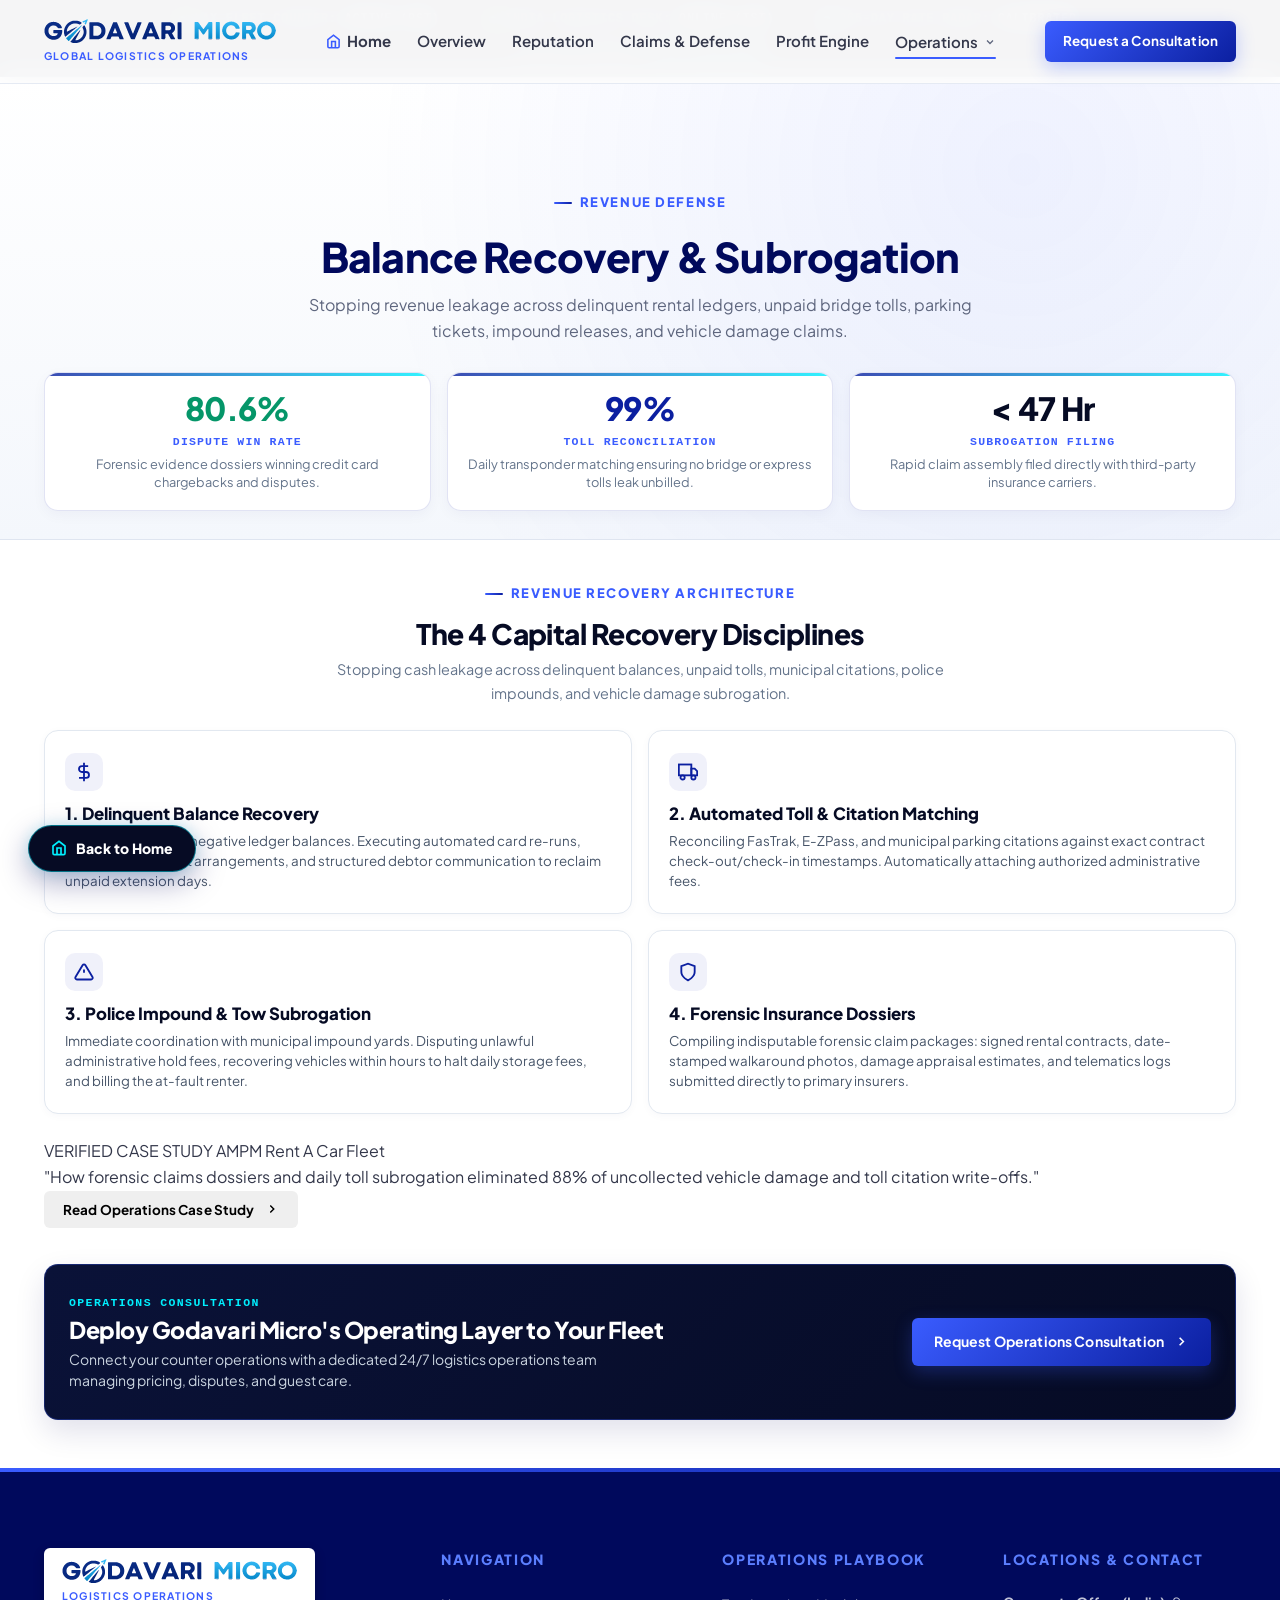
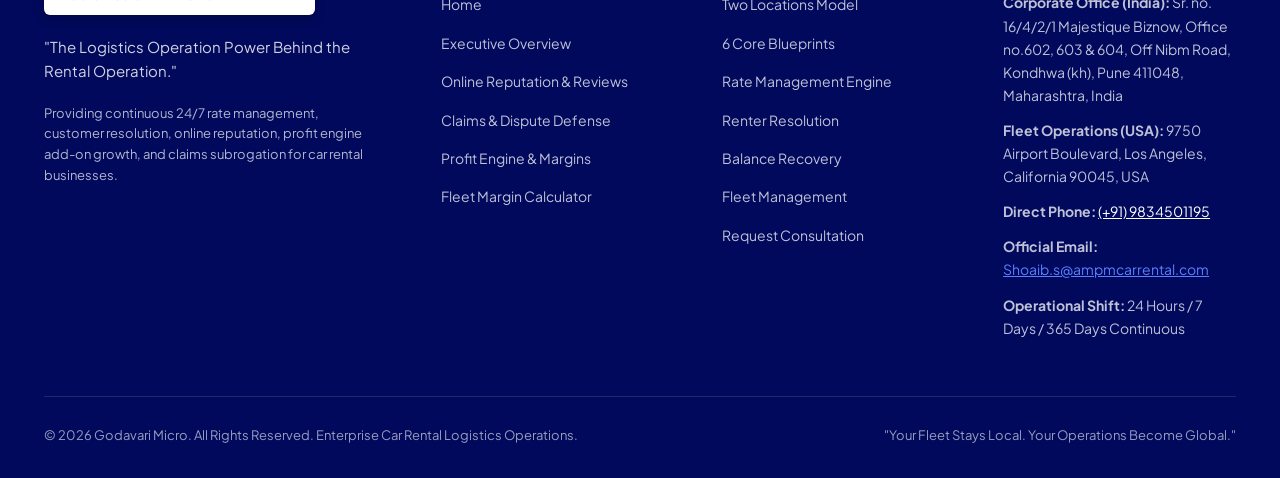
==== balance-recovery.html @ d47a6dde "Initial commit: Godavari Micro logistics operations web application" ====
<!DOCTYPE html>
<html lang="en">
<head>
  <meta charset="UTF-8">
  <meta name="viewport" content="width=device-width, initial-scale=1.0">
  <meta http-equiv="X-UA-Compatible" content="ie=edge">
  
  <title>Balance Recovery &amp; Subrogation &mdash; Godavari Micro</title>
  <meta name="description" content="Recovering unpaid rental balances, automated toll matching, municipal citation recovery, and forensic insurance subrogation.">
  <meta name="keywords" content="Godavari Micro, car rental logistics operation, car rental operations, fleet management support, OTA rate management, car rental claims, chargeback recovery">
  <meta name="author" content="Godavari Micro">
  
  <!-- Open Graph / Meta -->
  <meta property="og:type" content="website">
  <meta property="og:title" content="Balance Recovery &amp; Subrogation &mdash; Godavari Micro">
  <meta property="og:description" content="Recovering unpaid rental balances, automated toll matching, municipal citation recovery, and forensic insurance subrogation.">
  <meta property="og:image" content="assets/godavari-micro-logo-gm-monogram.png">
  <meta name="twitter:card" content="summary_large_image">
  <meta name="twitter:title" content="Balance Recovery &amp; Subrogation — Godavari Micro">
  <meta name="twitter:description" content="Recovering unpaid rental balances, automated toll matching, municipal citation recovery, and forensic insurance subrogation.">
  <meta name="twitter:image" content="assets/godavari-micro-logo-gm-monogram.png">

  <!-- Favicons -->
  <link rel="icon" type="image/png" sizes="32x32" href="assets/favicon-32x32.png">
  <link rel="icon" type="image/png" sizes="64x64" href="assets/favicon-64x64.png">
  <link rel="icon" type="image/png" sizes="192x192" href="assets/favicon-192x192.png">
  <link rel="apple-touch-icon" href="assets/favicon-192x192.png">

  <!-- Typography: Plus Jakarta Sans -->
  <link rel="preconnect" href="https://fonts.googleapis.com">
  <link rel="preconnect" href="https://fonts.gstatic.com" crossorigin>
  <link href="https://fonts.googleapis.com/css2?family=Plus+Jakarta+Sans:ital,wght@0,400;0,500;0,600;0,700;0,800;0,900;1,700&display=swap" rel="stylesheet">

  <!-- Stylesheet -->
  <link rel="stylesheet" href="css/styles.css">
</head>
<body>

  <!-- Live Operations Telemetry Status Bar -->
  <div class="telemetry-statusbar">
    <div class="container telemetry-statusbar-inner">
      <div class="telemetry-item">
        <span class="pulse-dot" style="background:#00E676; box-shadow:0 0 8px #00E676;"></span>
        <span class="telemetry-label">LAX FLEET COUNTER:</span>
        <span class="telemetry-value">ACTIVE (PST)</span>
      </div>
      <div class="telemetry-divider"></div>
      <div class="telemetry-item">
        <span class="pulse-dot" style="background:#00E676; box-shadow:0 0 8px #00E676;"></span>
        <span class="telemetry-label">INDIA LOGISTICS DESK:</span>
        <span class="telemetry-value">ONLINE (IST)</span>
      </div>
      <div class="telemetry-divider"></div>
      <div class="telemetry-item">
        <span class="pulse-dot sync"></span>
        <span class="telemetry-label">365-DAY RATE RADAR:</span>
        <span class="telemetry-value">CALIBRATED</span>
      </div>
      <div class="telemetry-divider"></div>
      <div class="telemetry-item">
        <span class="telemetry-label">DISPUTE DEFENSE:</span>
        <span class="telemetry-value highlight">80.6% WIN RATE</span>
      </div>
    </div>
  </div>

  <!-- Site Header / Navigation -->
  <header class="site-header" id="header">
    <div class="container header-container">
      <a href="index.html" class="brand-lockup" aria-label="Godavari Micro Homepage">
        <div class="brand-text-block">
          <picture>
            <source srcset="assets/godavari-micro-wordmark.svg" type="image/svg+xml">
            <img src="assets/godavari-micro-wordmark@2x.png" alt="GODAVARI MICRO" class="nav-brand-wordmark" width="409" height="44">
          </picture>
          <span class="brand-descriptor">Global Logistics Operations</span>
        </div>
      </a>

      <nav class="main-nav" aria-label="Main Navigation">
        <a href="index.html" class="nav-link nav-link-home"><svg width="15" height="15" viewBox="0 0 24 24" fill="none" stroke="currentColor" stroke-width="2.5"><path d="M3 9l9-7 9 7v11a2 2 0 0 1-2 2H5a2 2 0 0 1-2-2z"></path><polyline points="9 22 9 12 15 12 15 22"></polyline></svg> Home</a>
        <a href="overview.html" class="nav-link">Overview</a>
        <a href="reputation.html" class="nav-link">Reputation</a>
        <a href="claims-defense.html" class="nav-link">Claims &amp; Defense</a>
        <a href="profit-engine.html" class="nav-link">Profit Engine</a>
        
          <div class="nav-dropdown">
            <button type="button" class="nav-link nav-dropdown-toggle active" aria-expanded="false" aria-haspopup="true">
              <span>Operations</span>
              <svg class="dropdown-chevron" width="12" height="12" viewBox="0 0 24 24" fill="none" stroke="currentColor" stroke-width="2.5">
                <polyline points="6 9 12 15 18 9"></polyline>
              </svg>
            </button>
            <div class="nav-dropdown-menu" role="menu">
              <a href="operations.html" class="dropdown-item" role="menuitem">
                <div class="dropdown-item-icon">
                  <svg width="18" height="18" viewBox="0 0 24 24" fill="none" stroke="currentColor" stroke-width="2.2"><circle cx="12" cy="12" r="10"></circle><line x1="2" y1="12" x2="22" y2="12"></line><path d="M12 2a15.3 15.3 0 0 1 4 10 15.3 15.3 0 0 1-4 10 15.3 15.3 0 0 1-4-10 15.3 15.3 0 0 1 4-10z"></path></svg>
                </div>
                <div class="dropdown-item-text">
                  <span class="dropdown-item-title">Two Locations Model</span>
                  <span class="dropdown-item-desc">India logistics operation + Los Angeles physical counter</span>
                </div>
              </a>
              <a href="blueprints.html" class="dropdown-item" role="menuitem">
                <div class="dropdown-item-icon">
                  <svg width="18" height="18" viewBox="0 0 24 24" fill="none" stroke="currentColor" stroke-width="2.2"><rect x="2" y="7" width="20" height="14" rx="2" ry="2"></rect><path d="M16 21V5a2 2 0 0 0-2-2h-4a2 2 0 0 0-2 2v16"></path></svg>
                </div>
                <div class="dropdown-item-text">
                  <span class="dropdown-item-title">6 Core Blueprints</span>
                  <span class="dropdown-item-desc">Dynamic rates, guest resolution &amp; fleet readiness</span>
                </div>
              </a>
              <a href="rate-management.html" class="dropdown-item" role="menuitem">
                <div class="dropdown-item-icon">
                  <svg width="18" height="18" viewBox="0 0 24 24" fill="none" stroke="currentColor" stroke-width="2.2"><polyline points="22 12 18 12 15 21 9 3 6 12 2 12"></polyline></svg>
                </div>
                <div class="dropdown-item-text">
                  <span class="dropdown-item-title">Rate Management Engine</span>
                  <span class="dropdown-item-desc">24/7 competitive shopping, publishing &amp; yield</span>
                </div>
              </a>
              <a href="renter-resolution.html" class="dropdown-item" role="menuitem">
                <div class="dropdown-item-icon">
                  <svg width="18" height="18" viewBox="0 0 24 24" fill="none" stroke="currentColor" stroke-width="2.2"><path d="M22 16.92v3a2 2 0 0 1-2.18 2 19.79 19.79 0 0 1-8.63-3.07 19.5 19.5 0 0 1-6-6 19.79 19.79 0 0 1-3.07-8.67A2 2 0 0 1 4.11 2h3a2 2 0 0 1 2 1.72 12.84 12.84 0 0 0 .7 2.81 2 2 0 0 1-.45 2.11L8.09 9.91a16 16 0 0 0 6 6l1.27-1.27a2 2 0 0 1 2.11-.45 12.84 12.84 0 0 0 2.81.7A2 2 0 0 1 22 16.92z"></path></svg>
                </div>
                <div class="dropdown-item-text">
                  <span class="dropdown-item-title">Renter Resolution Lifecycle</span>
                  <span class="dropdown-item-desc">Instant phone, OTA message &amp; counter escalation</span>
                </div>
              </a>
              <a href="balance-recovery.html" class="dropdown-item active" role="menuitem">
                <div class="dropdown-item-icon">
                  <svg width="18" height="18" viewBox="0 0 24 24" fill="none" stroke="currentColor" stroke-width="2.2"><path d="M12 22s8-4 8-10V5l-8-3-8 3v7c0 6 8 10 8 10z"></path></svg>
                </div>
                <div class="dropdown-item-text">
                  <span class="dropdown-item-title">Balance Recovery &amp; Subrogation</span>
                  <span class="dropdown-item-desc">Unpaid rentals, tolls, impounds &amp; claim recovery</span>
                </div>
              </a>
              <a href="fleet-management.html" class="dropdown-item" role="menuitem">
                <div class="dropdown-item-icon">
                  <svg width="18" height="18" viewBox="0 0 24 24" fill="none" stroke="currentColor" stroke-width="2.2"><circle cx="12" cy="12" r="10"></circle><polyline points="12 6 12 12 14 14"></polyline></svg>
                </div>
                <div class="dropdown-item-text">
                  <span class="dropdown-item-title">Fleet Management</span>
                  <span class="dropdown-item-desc">Availability, parity, turnaround &amp; inventory balance</span>
                </div>
              </a>
            </div>
          </div>
      </nav>

      <div class="header-cta-wrap">
        <a href="index.html#contact" class="btn btn-primary btn-sm header-consult-btn">
          <span class="cta-desktop">Request a Consultation</span>
          <span class="cta-mobile">Consult</span>
        </a>
        <button class="mobile-toggle" aria-label="Open Navigation Menu">
          <svg viewBox="0 0 24 24" fill="none" stroke="currentColor" stroke-width="2.2" stroke-linecap="round">
            <line x1="3" y1="6" x2="21" y2="6"></line>
            <line x1="3" y1="12" x2="21" y2="12"></line>
            <line x1="3" y1="18" x2="21" y2="18"></line>
          </svg>
        </button>
      </div>
    </div>
  </header>

  <!-- Mobile Drawer -->
  <div class="mobile-overlay" aria-hidden="true"></div>
  <aside class="mobile-drawer" id="mobileDrawer" aria-label="Mobile Navigation">
    <div class="drawer-header">
      <a href="index.html" class="drawer-logo" aria-label="Godavari Micro Homepage">
        <picture>
          <source srcset="assets/godavari-micro-wordmark.svg" type="image/svg+xml">
          <img src="assets/godavari-micro-wordmark.png" alt="Godavari Micro" width="168" height="22">
        </picture>
      </a>
      <button class="drawer-close" aria-label="Close Navigation">&times;</button>
    </div>

    <div class="drawer-body">
      <nav class="drawer-nav">
        <a href="index.html" class="drawer-link">Home</a>
        <a href="overview.html" class="drawer-link">Executive Overview</a>
        <a href="reputation.html" class="drawer-link">Online Reputation &amp; Reviews</a>
        <a href="claims-defense.html" class="drawer-link">Claims &amp; Dispute Defense</a>
        <a href="profit-engine.html" class="drawer-link">Profit Engine &amp; Margins</a>
        <a href="profit-engine.html#roi-calculator" class="drawer-link drawer-link-highlight">
          <svg width="16" height="16" viewBox="0 0 24 24" fill="none" stroke="currentColor" stroke-width="2"><rect x="4" y="2" width="16" height="20" rx="2"></rect><line x1="8" y1="6" x2="16" y2="6"></line><line x1="16" y1="14" x2="16" y2="18"></line><path d="M16 10h.01"></path><path d="M12 10h.01"></path><path d="M8 10h.01"></path><path d="M12 14h.01"></path><path d="M8 14h.01"></path><path d="M12 18h.01"></path><path d="M8 18h.01"></path></svg>
          <span>Fleet Margin Calculator</span>
          <span class="drawer-badge">TOOL</span>
        </a>

        <div style="margin-top:12px; padding-top:12px; border-top:1px solid #eef2f8;">
          <span style="font-size:0.75rem; font-weight:800; color:var(--color-highlight); text-transform:uppercase; letter-spacing:0.1em; display:block; margin-bottom:8px;">Operations Blueprints</span>
          <a href="operations.html" class="drawer-link" style="padding-left:10px;">• Two Locations Model</a>
          <a href="blueprints.html" class="drawer-link" style="padding-left:10px;">• 6 Core Blueprints</a>
          <a href="rate-management.html" class="drawer-link" style="padding-left:10px;">• Rate Management Engine</a>
          <a href="renter-resolution.html" class="drawer-link" style="padding-left:10px;">• Renter Resolution Lifecycle</a>
          <a href="balance-recovery.html" class="drawer-link active" style="padding-left:10px;">• Balance Recovery &amp; Subrogation</a>
          <a href="fleet-management.html" class="drawer-link" style="padding-left:10px;">• Fleet Management</a>
        </div>

        <a href="index.html#contact" class="drawer-link" style="color:var(--color-highlight); margin-top:8px;">Contact &amp; Consultation</a>
      </nav>
    </div>

    <div class="drawer-footer">
      <a href="index.html#contact" class="btn btn-primary drawer-cta-btn">Request a Consultation →</a>
      <div class="drawer-contact-info">
        <a href="tel:+919834501195">📞 (+91) 9834501195</a>
        <a href="mailto:Shoaib.s@ampmcarrental.com">✉️ Shoaib.s@ampmcarrental.com</a>
      </div>
    </div>
  </aside>

  <main>
    <!-- SCROLL 1: HERO & 3 PERFORMANCE METRICS -->
    <section class="subpage-compact-hero" style="padding-bottom: 28px;">
      <div class="container text-center">
        <div class="section-eyebrow center-block">Revenue Defense</div>
        <h1 class="page-hero-title">Balance Recovery &amp; Subrogation</h1>
        <p class="page-hero-subtitle center-block" style="margin-bottom: 28px;">
          Stopping revenue leakage across delinquent rental ledgers, unpaid bridge tolls, parking tickets, impound releases, and vehicle damage claims.
        </p>

                <div class="subpage-metrics-grid cols-3">
          <div class="subpage-metric-card">
            <div class="subpage-metric-num highlight-green"><span data-count-target="80.6">80.6</span>%</div>
            <div class="subpage-metric-title">DISPUTE WIN RATE</div>
            <p class="subpage-metric-desc">Forensic evidence dossiers winning credit card chargebacks and disputes.</p>
          </div>
          <div class="subpage-metric-card">
            <div class="subpage-metric-num highlight-cyan"><span data-count-target="100">100</span>%</div>
            <div class="subpage-metric-title">TOLL RECONCILIATION</div>
            <p class="subpage-metric-desc">Daily transponder matching ensuring no bridge or express tolls leak unbilled.</p>
          </div>
          <div class="subpage-metric-card">
            <div class="subpage-metric-num">&lt; <span data-count-target="48">48</span> Hr</div>
            <div class="subpage-metric-title">SUBROGATION FILING</div>
            <p class="subpage-metric-desc">Rapid claim assembly filed directly with third-party insurance carriers.</p>
          </div>
        </div>
      </div>
    </section>

    <!-- SCROLL 2: CORE CONTENT & BOTTOM CTA -->
    <section class="subpage-section-compact">
      <div class="container">
                <div class="text-center" style="margin-bottom: 24px;">
          <div class="section-eyebrow center-block">Revenue Recovery Architecture</div>
          <h2 style="font-size: clamp(1.4rem, 2.2vw, 1.85rem); font-weight: 800; color: #060B24; margin-bottom: 8px;">The 4 Capital Recovery Disciplines</h2>
          <p style="color: #64748B; font-size: 0.9rem; max-width: 660px; margin: 0 auto;">Stopping cash leakage across delinquent balances, unpaid tolls, municipal citations, police impounds, and vehicle damage subrogation.</p>
        </div>

        <div class="subpage-cards-grid cols-2" style="margin-bottom: 24px;">
          <div class="subpage-feature-card">
            <div class="subpage-card-icon">
              <svg width="20" height="20" viewBox="0 0 24 24" fill="none" stroke="currentColor" stroke-width="2.2"><path d="M12 1v22M17 5H9.5a3.5 3.5 0 0 0 0 7h5a3.5 3.5 0 0 1 0 7H6"></path></svg>
            </div>
            <div class="subpage-card-title">1. Delinquent Balance Recovery</div>
            <p class="subpage-card-text">Systematic audit of negative ledger balances. Executing automated card re-runs, scheduled payment arrangements, and structured debtor communication to reclaim unpaid extension days.</p>
          </div>

          <div class="subpage-feature-card">
            <div class="subpage-card-icon">
              <svg width="20" height="20" viewBox="0 0 24 24" fill="none" stroke="currentColor" stroke-width="2.2"><rect x="1" y="3" width="15" height="13"></rect><polygon points="16 8 20 8 23 11 23 16 16 16 16 8"></polygon><circle cx="5.5" cy="18.5" r="2.5"></circle><circle cx="18.5" cy="18.5" r="2.5"></circle></svg>
            </div>
            <div class="subpage-card-title">2. Automated Toll &amp; Citation Matching</div>
            <p class="subpage-card-text">Reconciling FasTrak, E-ZPass, and municipal parking citations against exact contract check-out/check-in timestamps. Automatically attaching authorized administrative fees.</p>
          </div>

          <div class="subpage-feature-card">
            <div class="subpage-card-icon">
              <svg width="20" height="20" viewBox="0 0 24 24" fill="none" stroke="currentColor" stroke-width="2.2"><path d="M10.29 3.86L1.82 18a2 2 0 0 0 1.71 3h16.94a2 2 0 0 0 1.71-3L13.71 3.86a2 2 0 0 0-3.42 0z"></path><line x1="12" y1="9" x2="12" y2="13"></line><line x1="12" y1="17" x2="12.01" y2="17"></line></svg>
            </div>
            <div class="subpage-card-title">3. Police Impound &amp; Tow Subrogation</div>
            <p class="subpage-card-text">Immediate coordination with municipal impound yards. Disputing unlawful administrative hold fees, recovering vehicles within hours to halt daily storage fees, and billing the at-fault renter.</p>
          </div>

          <div class="subpage-feature-card">
            <div class="subpage-card-icon">
              <svg width="20" height="20" viewBox="0 0 24 24" fill="none" stroke="currentColor" stroke-width="2.2"><path d="M12 22s8-4 8-10V5l-8-3-8 3v7c0 6 8 10 8 10z"></path></svg>
            </div>
            <div class="subpage-card-title">4. Forensic Insurance Dossiers</div>
            <p class="subpage-card-text">Compiling indisputable forensic claim packages: signed rental contracts, date-stamped walkaround photos, damage appraisal estimates, and telematics logs submitted directly to primary insurers.</p>
          </div>
        </div>

        <!-- Case Study Trigger Card -->
        <div class="subpage-case-study-trigger">
          <div class="trigger-meta">
            <span class="trigger-badge">VERIFIED CASE STUDY</span>
            <span class="trigger-client">AMPM Rent A Car Fleet</span>
          </div>
          <div class="trigger-headline">
            "How forensic claims dossiers and daily toll subrogation eliminated 88% of uncollected vehicle damage and toll citation write-offs."
          </div>
          <button type="button" class="btn btn-sm btn-outline open-case-study-btn" data-client="ampm">
            <span>Read Operations Case Study</span>
            <svg width="14" height="14" viewBox="0 0 24 24" fill="none" stroke="currentColor" stroke-width="2.5"><polyline points="9 18 15 12 9 6"></polyline></svg>
          </button>
        </div>

        <!-- Compact Bottom CTA Banner -->
        <div class="subpage-compact-cta" style="margin-top: 36px;">
          <div class="subpage-compact-cta-text">
            <div style="font-family: var(--font-mono, monospace); font-size: 0.72rem; font-weight: 800; letter-spacing: 0.12em; color: #00F0FF; text-transform: uppercase; margin-bottom: 4px;">OPERATIONS CONSULTATION</div>
            <h3>Deploy Godavari Micro's Operating Layer to Your Fleet</h3>
            <p>Connect your counter operations with a dedicated 24/7 logistics operations team managing pricing, disputes, and guest care.</p>
          </div>
          <a href="index.html#contact" class="btn btn-primary" style="white-space:nowrap; padding:12px 22px; font-size:0.875rem;">
            <span>Request Operations Consultation</span>
            <svg width="15" height="15" viewBox="0 0 24 24" fill="none" stroke="currentColor" stroke-width="2.5"><polyline points="9 18 15 12 9 6"></polyline></svg>
          </a>
        </div>
      </div>
    </section>
  </main>

  <!-- Interactive Client Case Study Modal (Percentages Only, Zero Dollar Amounts) -->
  <div class="case-study-modal-overlay" id="caseStudyModalOverlay" role="dialog" aria-modal="true" aria-labelledby="caseStudyModalTitle" aria-hidden="true">
    <div class="case-study-modal-dialog">
      <button class="case-study-modal-close" id="caseStudyModalClose" aria-label="Close Case Study">&times;</button>
      
      <div class="case-study-client-tabs">
        <button class="case-study-tab-btn" data-target-client="priceless">Priceless LAX</button>
        <button class="case-study-tab-btn" data-target-client="nextcar">NextCar Multi-Branch</button>
        <button class="case-study-tab-btn" data-target-client="ampm">AMPM Rent A Car</button>
      </div>

      <div class="case-study-modal-content" id="caseStudyModalContent">
        <!-- Dynamic Case Study Content Injected by JS -->
      </div>
    </div>
  </div>

  <!-- Site Footer -->
  <footer class="site-footer">
    <div class="container">
      <div class="footer-top-grid">
        <div class="footer-brand-col">
          <div class="footer-logo-badge">
            <div class="brand-text-block">
              <picture>
                <source srcset="assets/godavari-micro-wordmark.svg" type="image/svg+xml">
                <img src="assets/godavari-micro-wordmark@2x.png" alt="GODAVARI MICRO" class="nav-brand-wordmark" width="409" height="44" style="height:26px;">
              </picture>
              <span class="brand-descriptor">Logistics Operations</span>
            </div>
          </div>
          <p class="footer-tagline">"The Logistics Operation Power Behind the Rental Operation."</p>
          <p style="font-size: 0.8125rem; color: rgba(255, 255, 255, 0.7); line-height: 1.6;">
            Providing continuous 24/7 rate management, customer resolution, online reputation, profit engine add-on growth, and claims subrogation for car rental businesses.
          </p>
        </div>

        <div>
          <div class="footer-title">Navigation</div>
          <ul class="footer-links">
            <li><a href="index.html" class="footer-link">Home</a></li>
            <li><a href="overview.html" class="footer-link">Executive Overview</a></li>
            <li><a href="reputation.html" class="footer-link">Online Reputation &amp; Reviews</a></li>
            <li><a href="claims-defense.html" class="footer-link">Claims &amp; Dispute Defense</a></li>
            <li><a href="profit-engine.html" class="footer-link">Profit Engine &amp; Margins</a></li>
            <li><a href="profit-engine.html#roi-calculator" class="footer-link">Fleet Margin Calculator</a></li>
          </ul>
        </div>

        <div>
          <div class="footer-title">Operations Playbook</div>
          <ul class="footer-links">
            <li><a href="operations.html" class="footer-link">Two Locations Model</a></li>
            <li><a href="blueprints.html" class="footer-link">6 Core Blueprints</a></li>
            <li><a href="rate-management.html" class="footer-link">Rate Management Engine</a></li>
            <li><a href="renter-resolution.html" class="footer-link">Renter Resolution</a></li>
            <li><a href="balance-recovery.html" class="footer-link">Balance Recovery</a></li>
            <li><a href="fleet-management.html" class="footer-link">Fleet Management</a></li>
            <li><a href="index.html#contact" class="footer-link">Request Consultation</a></li>
          </ul>
        </div>

        <div>
          <div class="footer-title">Locations &amp; Contact</div>
          <ul class="footer-links">
            <li class="footer-link"><strong>Corporate Office (India):</strong> Sr. no. 16/4/2/1 Majestique Biznow, Office no.602, 603 &amp; 604, Off Nibm Road, Kondhwa (kh), Pune 411048, Maharashtra, India</li>
            <li class="footer-link"><strong>Fleet Operations (USA):</strong> 9750 Airport Boulevard, Los Angeles, California 90045, USA</li>
            <li class="footer-link"><strong>Direct Phone:</strong> <a href="tel:+919834501195" style="color:var(--color-white); text-decoration:underline;">(+91) 9834501195</a></li>
            <li class="footer-link"><strong>Official Email:</strong><br>
              <a href="mailto:Shoaib.s@ampmcarrental.com" style="color:var(--color-highlight-hover); text-decoration:underline;">Shoaib.s@ampmcarrental.com</a>
            </li>
            <li class="footer-link"><strong>Operational Shift:</strong> 24 Hours / 7 Days / 365 Days Continuous</li>
          </ul>
        </div>
      </div>

      <div class="footer-bottom">
        <div>
          &copy; <span id="currentYear">2026</span> Godavari Micro. All Rights Reserved. Enterprise Car Rental Logistics Operations.
        </div>
        <div>
          "Your Fleet Stays Local. Your Operations Become Global."
        </div>
      </div>
    </div>
  </footer>

  <!-- Set Dynamic Year -->
  <script>
    document.getElementById('currentYear').textContent = new Date().getFullYear();
  </script>

  <!-- Main JavaScript Bundle -->
  <script src="js/main.js"></script>

  <!-- Floating Return to Home Button -->
  <a href="index.html" class="floating-back-home" title="Return to Homepage">
    <svg width="16" height="16" viewBox="0 0 24 24" fill="none" stroke="currentColor" stroke-width="2.5"><path d="M3 9l9-7 9 7v11a2 2 0 0 1-2 2H5a2 2 0 0 1-2-2z"></path><polyline points="9 22 9 12 15 12 15 22"></polyline></svg>
    <span>Back to Home</span>
  </a>
</body>
</html>
---- css/styles.css ----
/* ==========================================================================
   GODAVARI MICRO — Corporate Stylesheet
   Theme: GM Monogram & Glossy Blue Motif
   ========================================================================== */

:root {
  /* Exact 5-Color System Derived from GM Monogram Logo */
  --color-primary: #0B1FA0;          /* Primary Cobalt / Royal Blue */
  --color-primary-dark: #071578;     /* Darker Cobalt variation */
  --color-shadow: #00095C;           /* Deep Navy Shadow tone */
  --color-highlight: #3A5CFF;        /* Bright Highlight Blue */
  --color-highlight-hover: #5B7FFF;  /* Accent hover light blue */
  --color-highlight-soft: rgba(58, 92, 255, 0.08);
  --color-white: #FFFFFF;            /* Pure White */
  --color-neutral-bg: #F1F4F9;       /* Neutral Light Gray for alternating sections */
  --color-neutral-card: #FFFFFF;
  --color-text-body: #33374A;        /* Body text on white */
  --color-text-muted: #5E667E;       /* Secondary text */
  --color-text-light: #8E98B0;       /* Subdued metadata */
  --color-border: #DFE5F0;          /* Subtle light border */
  --color-border-focus: #3A5CFF;

  /* Glossy / Gradient treatment */
  --gradient-primary: linear-gradient(135deg, #3A5CFF 0%, #0B1FA0 100%);
  --gradient-primary-hover: linear-gradient(135deg, #4F70FF 0%, #00095C 100%);
  --gradient-accent-bar: linear-gradient(90deg, #3A5CFF 0%, #0B1FA0 100%);
  --gradient-card-subtle: linear-gradient(180deg, #FFFFFF 0%, #F8FAFD 100%);
  --gradient-cobalt-dark: linear-gradient(135deg, #0B1FA0 0%, #00095C 100%);

  /* Typography */
  --font-sans: 'Plus Jakarta Sans', -apple-system, BlinkMacSystemFont, 'Segoe UI', Roboto, Helvetica, Arial, sans-serif;
  --font-mono: 'SFMono-Regular', Consolas, 'Liberation Mono', Menlo, monospace;

  /* Shadows */
  --shadow-sm: 0 2px 4px rgba(11, 31, 160, 0.04);
  --shadow-md: 0 8px 24px rgba(11, 31, 160, 0.08);
  --shadow-lg: 0 16px 36px rgba(11, 31, 160, 0.12);
  --shadow-hover: 0 20px 40px rgba(11, 31, 160, 0.16);
  --shadow-button: 0 6px 18px rgba(58, 92, 255, 0.28);
  --shadow-button-hover: 0 10px 24px rgba(11, 31, 160, 0.38);

  /* Layout */
  --container-max: 1240px;
  --header-height: 84px;
  --header-height-condensed: 68px;
  --radius-sm: 6px;
  --radius-md: 12px;
  --radius-lg: 18px;
  --radius-full: 9999px;

  /* Transitions */
  --transition-fast: 0.2s cubic-bezier(0.16, 1, 0.3, 1);
  --transition-normal: 0.35s cubic-bezier(0.16, 1, 0.3, 1);
}

/* Reset & Base Setup */
*, *::before, *::after {
  box-sizing: border-box;
  margin: 0;
  padding: 0;
}

html {
  scroll-behavior: smooth;
  scroll-padding-top: calc(var(--header-height) + 16px);
  -webkit-font-smoothing: antialiased;
  -moz-osx-font-smoothing: grayscale;
}

body {
  font-family: var(--font-sans);
  color: var(--color-text-body);
  background-color: var(--color-white);
  line-height: 1.65;
  font-size: 16px;
  overflow-x: hidden;
}

img, svg {
  display: block;
  max-width: 100%;
}

a {
  color: inherit;
  text-decoration: none;
  transition: color var(--transition-fast);
}

button, input, textarea, select {
  font-family: inherit;
  font-size: inherit;
}

.container {
  width: 100%;
  max-width: var(--container-max);
  margin-left: auto;
  margin-right: auto;
  padding-left: 24px;
  padding-right: 24px;
}

/* ==========================================================================
   Typography & Shared Utilities
   ========================================================================== */

h1, h2, h3, h4, h5, h6 {
  color: var(--color-primary);
  font-weight: 800;
  line-height: 1.2;
  letter-spacing: -0.02em;
}

.section-eyebrow {
  display: inline-flex;
  align-items: center;
  gap: 8px;
  font-size: 0.8125rem;
  font-weight: 800;
  text-transform: uppercase;
  letter-spacing: 0.12em;
  color: var(--color-highlight);
  margin-bottom: 12px;
}

.section-eyebrow::before {
  content: '';
  display: inline-block;
  width: 18px;
  height: 2px;
  background: var(--gradient-accent-bar);
  border-radius: 2px;
}

.section-title {
  font-size: clamp(2rem, 3.8vw, 2.75rem);
  color: var(--color-shadow);
  margin-bottom: 16px;
}

.section-subtitle {
  font-size: clamp(1.0625rem, 1.6vw, 1.25rem);
  color: var(--color-text-muted);
  max-width: 760px;
  line-height: 1.6;
}

.text-center {
  text-align: center;
}

.center-block {
  margin-left: auto;
  margin-right: auto;
}

/* Swoosh Underline Flourish */
.title-with-swoosh {
  position: relative;
  display: inline-block;
}

.swoosh-underline {
  position: absolute;
  bottom: -10px;
  left: 0;
  width: 100%;
  height: 6px;
  overflow: visible;
  pointer-events: none;
}

/* Recurring swoosh path animation */
.swoosh-arc-svg path {
  stroke-dasharray: 600;
  stroke-dashoffset: 600;
  transition: stroke-dashoffset 1.4s cubic-bezier(0.16, 1, 0.3, 1);
}

.is-revealed .swoosh-arc-svg path {
  stroke-dashoffset: 0;
}

/* ==========================================================================
   Buttons & Interactive Elements
   ========================================================================== */

.btn {
  display: inline-flex;
  align-items: center;
  justify-content: center;
  gap: 10px;
  font-weight: 700;
  font-size: 0.9375rem;
  letter-spacing: 0.01em;
  padding: 14px 28px;
  border-radius: var(--radius-sm);
  border: 1px solid transparent;
  cursor: pointer;
  text-decoration: none;
  transition: all var(--transition-normal);
  position: relative;
  overflow: hidden;
  white-space: nowrap;
}

/* Modern Restrained Glossy Primary Button */
.btn-primary {
  background: var(--gradient-primary);
  color: var(--color-white);
  box-shadow: var(--shadow-button);
  border: none;
}

.btn-primary::after {
  content: '';
  position: absolute;
  top: -50%;
  left: -60%;
  width: 40%;
  height: 200%;
  background: linear-gradient(
    to right,
    rgba(255, 255, 255, 0) 0%,
    rgba(255, 255, 255, 0.28) 50%,
    rgba(255, 255, 255, 0) 100%
  );
  transform: rotate(25deg);
  transition: left 0.75s ease;
}

.btn-primary:hover {
  background: var(--gradient-primary-hover);
  box-shadow: var(--shadow-button-hover);
  transform: translateY(-2px);
}

.btn-primary:hover::after {
  left: 120%;
}

.btn-primary:active {
  transform: translateY(0);
}

/* Secondary Cobalt Outline Button */
.btn-secondary {
  background: transparent;
  color: var(--color-primary);
  border: 1.5px solid var(--color-primary);
}

.btn-secondary:hover {
  background: rgba(11, 31, 160, 0.05);
  border-color: var(--color-shadow);
  color: var(--color-shadow);
  transform: translateY(-2px);
}

.btn-white-outline {
  background: transparent;
  color: var(--color-white);
  border: 1.5px solid rgba(255, 255, 255, 0.7);
}

.btn-white-outline:hover {
  background: var(--color-white);
  color: var(--color-primary);
  border-color: var(--color-white);
  transform: translateY(-2px);
}

.btn-sm {
  padding: 9px 18px;
  font-size: 0.84rem;
}

/* ==========================================================================
   Header & Navigation
   ========================================================================== */

.site-header {
  position: fixed;
  top: 0;
  left: 0;
  right: 0;
  z-index: 1000;
  background-color: rgba(255, 255, 255, 0.96);
  backdrop-filter: blur(12px);
  -webkit-backdrop-filter: blur(12px);
  border-bottom: 1px solid rgba(223, 229, 240, 0.8);
  height: var(--header-height);
  transition: height var(--transition-normal), box-shadow var(--transition-normal), background-color var(--transition-normal);
}

.site-header.condensed {
  height: var(--header-height-condensed);
  background-color: rgba(255, 255, 255, 0.98);
  box-shadow: 0 4px 20px rgba(0, 9, 92, 0.08);
}

.header-container {
  display: flex;
  align-items: center;
  justify-content: space-between;
  height: 100%;
}

/* Unified Logo Lockup */
.brand-lockup {
  display: flex;
  align-items: center;
  gap: 12px;
  text-decoration: none;
  user-select: none;
  transition: opacity var(--transition-fast);
}

.brand-lockup:hover {
  opacity: 0.92;
}

.brand-icon-wrapper {
  position: relative;
  display: flex;
  align-items: center;
  justify-content: center;
  height: 48px;
  width: 52px;
}

.brand-icon-img {
  height: 46px;
  width: auto;
  object-fit: contain;
  transition: transform var(--transition-fast);
}

.site-header.condensed .brand-icon-img {
  height: 38px;
}

.brand-text-block {
  display: flex;
  flex-direction: column;
}

.nav-brand-wordmark {
  height: 25px;
  width: auto;
  max-width: 235px;
  display: block;
  object-fit: contain;
  image-rendering: -webkit-optimize-contrast;
  transition: height var(--transition-fast);
}

.site-header.condensed .nav-brand-wordmark {
  height: 21px;
}

.brand-wordmark {
  font-size: 1.1875rem;
  font-weight: 900;
  letter-spacing: 0.06em;
  color: var(--color-primary);
  line-height: 1.1;
  text-transform: uppercase;
}

.brand-descriptor {
  font-size: 0.65rem;
  font-weight: 700;
  letter-spacing: 0.12em;
  color: var(--color-highlight);
  text-transform: uppercase;
  margin-top: 3px;
}

/* Navigation Links */
.main-nav {
  display: flex;
  align-items: center;
  gap: 26px;
}

.nav-link {
  font-size: 0.9375rem;
  font-weight: 600;
  color: var(--color-text-body);
  transition: color var(--transition-fast);
  position: relative;
  padding: 8px 0;
  white-space: nowrap;
  text-decoration: none;
}

.nav-link::after {
  content: '';
  position: absolute;
  bottom: 0;
  left: 0;
  width: 0%;
  height: 2px;
  background: var(--color-highlight);
  transition: width var(--transition-fast);
  border-radius: 2px;
}

.nav-link:hover {
  color: var(--color-primary);
}

.nav-link:hover::after,
.nav-link.active::after {
  width: 100%;
}

/* Operations Navigation Dropdown */
.nav-dropdown {
  position: relative;
  display: flex;
  align-items: center;
}

.nav-dropdown-toggle {
  background: none;
  border: none;
  cursor: pointer;
  display: inline-flex;
  align-items: center;
  gap: 6px;
  font-family: inherit;
  font-size: 0.9375rem;
  font-weight: 600;
  color: var(--color-text-body);
  padding: 8px 0;
  white-space: nowrap;
}

.dropdown-chevron {
  transition: transform var(--transition-fast);
  color: var(--color-text-muted);
}

.nav-dropdown:hover .dropdown-chevron,
.nav-dropdown.is-open .dropdown-chevron {
  transform: rotate(180deg);
  color: var(--color-primary);
}

.nav-dropdown-menu {
  position: absolute;
  top: 100%;
  left: 50%;
  transform: translateX(-50%) translateY(12px);
  width: 580px;
  background: var(--color-white);
  border: 1px solid rgba(223, 229, 240, 0.95);
  border-radius: var(--radius-md);
  box-shadow: 0 18px 45px rgba(0, 9, 92, 0.14), 0 4px 12px rgba(0, 0, 0, 0.04);
  padding: 14px;
  display: grid;
  grid-template-columns: repeat(2, 1fr);
  gap: 8px;
  opacity: 0;
  visibility: hidden;
  pointer-events: none;
  transition: opacity 0.22s ease, transform 0.22s ease, visibility 0.22s ease;
  z-index: 1050;
}

/* Bridge preventing mouseout during hover gap */
.nav-dropdown-menu::before {
  content: '';
  position: absolute;
  top: -14px;
  left: 0;
  right: 0;
  height: 14px;
}

.nav-dropdown:hover .nav-dropdown-menu,
.nav-dropdown:focus-within .nav-dropdown-menu,
.nav-dropdown.is-open .nav-dropdown-menu {
  opacity: 1;
  visibility: visible;
  pointer-events: auto;
  transform: translateX(-50%) translateY(4px);
}

.dropdown-item {
  display: flex;
  align-items: flex-start;
  gap: 12px;
  padding: 10px 12px;
  border-radius: var(--radius-sm);
  text-decoration: none;
  transition: background-color var(--transition-fast), transform var(--transition-fast);
}

.dropdown-item:hover {
  background: var(--color-background);
  transform: translateX(2px);
}

.dropdown-item-icon {
  width: 36px;
  height: 36px;
  border-radius: var(--radius-sm);
  background: rgba(11, 31, 160, 0.07);
  color: var(--color-primary);
  display: flex;
  align-items: center;
  justify-content: center;
  flex-shrink: 0;
  transition: all var(--transition-fast);
}

.dropdown-item:hover .dropdown-item-icon {
  background: var(--color-primary);
  color: var(--color-white);
}

.dropdown-item-text {
  display: flex;
  flex-direction: column;
}

.dropdown-item-title {
  font-size: 0.84rem;
  font-weight: 700;
  color: var(--color-shadow);
  line-height: 1.3;
}

.dropdown-item:hover .dropdown-item-title {
  color: var(--color-primary);
}

.dropdown-item-desc {
  font-size: 0.72rem;
  color: var(--color-text-muted);
  line-height: 1.35;
  margin-top: 2px;
}

.header-cta-wrap {
  display: flex;
  align-items: center;
  gap: 12px;
}

.cta-mobile {
  display: none;
}

/* Mobile Toggle Button */
.mobile-toggle {
  display: none;
  background: rgba(11, 31, 160, 0.05);
  border: 1px solid rgba(11, 31, 160, 0.16);
  border-radius: 10px;
  width: 42px;
  height: 42px;
  align-items: center;
  justify-content: center;
  cursor: pointer;
  color: var(--color-primary);
  transition: all var(--transition-fast);
  padding: 0;
  flex-shrink: 0;
}

.mobile-toggle:hover {
  background: rgba(11, 31, 160, 0.1);
  color: var(--color-highlight);
  transform: translateY(-1px);
}

.mobile-toggle:active {
  transform: translateY(0);
}

.mobile-toggle svg {
  width: 22px;
  height: 22px;
}

/* Mobile Nav Drawer */
.mobile-drawer {
  position: fixed;
  top: 0;
  right: -100%;
  width: 330px;
  max-width: 88vw;
  height: 100vh;
  background: var(--color-white);
  box-shadow: -12px 0 40px rgba(0, 9, 92, 0.2);
  z-index: 1200;
  padding: 24px 20px;
  display: flex;
  flex-direction: column;
  transition: right 0.35s cubic-bezier(0.16, 1, 0.3, 1);
}

.mobile-drawer.open {
  right: 0;
}

.mobile-overlay {
  position: fixed;
  inset: 0;
  background: rgba(6, 11, 36, 0.6);
  backdrop-filter: blur(8px);
  -webkit-backdrop-filter: blur(8px);
  z-index: 1150;
  opacity: 0;
  visibility: hidden;
  transition: all 0.3s ease;
}

.mobile-overlay.open {
  opacity: 1;
  visibility: visible;
}

.drawer-header {
  display: flex;
  align-items: center;
  justify-content: space-between;
  margin-bottom: 20px;
  padding-bottom: 14px;
  border-bottom: 1px solid var(--color-border);
}

.drawer-close {
  background: #F1F5F9;
  border: 1px solid rgba(223, 229, 240, 0.8);
  border-radius: 50%;
  width: 36px;
  height: 36px;
  display: flex;
  align-items: center;
  justify-content: center;
  color: var(--color-shadow);
  cursor: pointer;
  transition: all var(--transition-fast);
  flex-shrink: 0;
}

.drawer-close:hover {
  background: #E2E8F0;
  color: var(--color-primary);
  transform: rotate(90deg);
}

.drawer-body {
  flex-grow: 1;
  overflow-y: auto;
  padding-right: 4px;
  -webkit-overflow-scrolling: touch;
}

/* Custom scrollbar for drawer */
.drawer-body::-webkit-scrollbar {
  width: 4px;
}
.drawer-body::-webkit-scrollbar-track {
  background: transparent;
}
.drawer-body::-webkit-scrollbar-thumb {
  background: #E2E8F0;
  border-radius: 4px;
}

.drawer-section-label {
  font-family: var(--font-mono, monospace);
  font-size: 0.6875rem;
  font-weight: 800;
  letter-spacing: 0.12em;
  color: #94A3B8;
  text-transform: uppercase;
  margin-bottom: 8px;
  padding-left: 4px;
}

.drawer-links-group {
  display: flex;
  flex-direction: column;
  gap: 4px;
}

.drawer-link {
  font-size: 0.9375rem;
  font-weight: 700;
  color: var(--color-shadow);
  padding: 10px 12px;
  border-radius: var(--radius-sm, 8px);
  text-decoration: none;
  display: flex;
  align-items: center;
  gap: 10px;
  transition: all var(--transition-fast);
}

.drawer-link svg {
  color: var(--color-highlight);
  flex-shrink: 0;
}

.drawer-link:hover {
  background: rgba(11, 31, 160, 0.06);
  color: var(--color-primary);
  transform: translateX(3px);
}

.drawer-link-highlight {
  background: linear-gradient(135deg, rgba(58, 92, 255, 0.08) 0%, rgba(0, 240, 255, 0.08) 100%);
  border: 1px solid rgba(58, 92, 255, 0.2);
  color: var(--color-primary);
}

.drawer-badge {
  margin-left: auto;
  font-family: var(--font-mono, monospace);
  font-size: 0.625rem;
  font-weight: 800;
  background: #00F0FF;
  color: #060B24;
  padding: 2px 6px;
  border-radius: 4px;
  letter-spacing: 0.08em;
}

.drawer-ops-card {
  background: #F8FAFC;
  border: 1px solid var(--color-border);
  border-radius: var(--radius-sm, 8px);
  padding: 6px;
  display: flex;
  flex-direction: column;
  gap: 2px;
  margin-bottom: 12px;
}

.drawer-ops-sublink {
  font-size: 0.8125rem;
  font-weight: 600;
  color: var(--color-text-body);
  padding: 8px 10px;
  border-radius: 6px;
  text-decoration: none;
  display: flex;
  align-items: center;
  gap: 8px;
  transition: all var(--transition-fast);
}

.drawer-ops-sublink::before {
  content: '↳';
  color: var(--color-highlight);
  font-weight: 800;
}

.drawer-ops-sublink:hover {
  background: var(--color-white);
  color: var(--color-primary);
  box-shadow: 0 2px 6px rgba(0, 9, 92, 0.04);
}

.drawer-footer {
  margin-top: 16px;
  padding-top: 16px;
  border-top: 1px solid var(--color-border);
  display: flex;
  flex-direction: column;
  gap: 12px;
}

.drawer-cta-btn {
  width: 100%;
  text-align: center;
  justify-content: center;
  padding: 12px;
  font-size: 0.9375rem;
}

.drawer-contact-info {
  display: flex;
  flex-direction: column;
  gap: 4px;
  font-size: 0.75rem;
}

.drawer-contact-info a {
  color: var(--color-text-muted);
  text-decoration: none;
  transition: color var(--transition-fast);
}

.drawer-contact-info a:hover {
  color: var(--color-primary);
}

/* ==========================================================================
   Section 1: Hero / Cover
   ========================================================================== */

/* ==========================================================================
   Section 1: Hero / Global Operations Command Console (No Car Photo)
   ========================================================================== */

.hero-section {
  position: relative;
  padding-top: calc(var(--header-height) + 32px);
  padding-bottom: 60px;
  background: 
    radial-gradient(circle at 82% 24%, rgba(58, 92, 255, 0.12) 0%, rgba(11, 31, 160, 0.04) 40%, rgba(255, 255, 255, 0) 70%),
    radial-gradient(circle at 15% 75%, rgba(11, 31, 160, 0.05) 0%, rgba(255, 255, 255, 0) 50%),
    linear-gradient(180deg, #FFFFFF 0%, #F4F7FC 60%, #FFFFFF 100%);
  overflow: hidden;
}

.hero-swoosh-bg {
  position: absolute;
  top: -40px;
  right: -100px;
  width: 780px;
  height: 780px;
  opacity: 0.06;
  pointer-events: none;
  z-index: 0;
}

.hero-glow {
  position: absolute;
  top: 15%;
  left: 50%;
  transform: translateX(-50%);
  width: 700px;
  height: 380px;
  background: radial-gradient(circle, rgba(58, 92, 255, 0.1) 0%, rgba(255, 255, 255, 0) 70%);
  pointer-events: none;
  z-index: 0;
}

.hero-grid {
  display: grid;
  grid-template-columns: 1.08fr 0.92fr;
  gap: 44px;
  align-items: center;
  margin-bottom: 48px;
  position: relative;
  z-index: 1;
}

.hero-text-col {
  text-align: left;
}

.hero-eyebrow-badge {
  display: inline-flex;
  align-items: center;
  gap: 10px;
  padding: 6px 16px;
  background: rgba(11, 31, 160, 0.06);
  border: 1px solid rgba(58, 92, 255, 0.25);
  border-radius: var(--radius-full);
  font-size: 0.75rem;
  font-weight: 800;
  letter-spacing: 0.12em;
  color: var(--color-primary);
  text-transform: uppercase;
  margin-bottom: 18px;
}

.hero-pulse-green {
  width: 8px;
  height: 8px;
  border-radius: 50%;
  background: #10B981;
  box-shadow: 0 0 0 0 rgba(16, 185, 129, 0.7);
  animation: pulse-green 2s infinite;
}

@keyframes pulse-green {
  0% { transform: scale(0.95); box-shadow: 0 0 0 0 rgba(16, 185, 129, 0.7); }
  70% { transform: scale(1); box-shadow: 0 0 0 8px rgba(16, 185, 129, 0); }
  100% { transform: scale(0.95); box-shadow: 0 0 0 0 rgba(16, 185, 129, 0); }
}

.hero-title-lockup {
  display: flex;
  align-items: center;
  gap: 14px;
  margin-bottom: 8px;
}

.hero-title-h1 {
  margin: 0;
  padding: 0;
  display: inline-flex;
  align-items: center;
}

.hero-wordmark-img {
  height: clamp(44px, 5.8vw, 64px);
  width: auto;
  max-width: 100%;
  object-fit: contain;
  display: block;
  image-rendering: -webkit-optimize-contrast;
}

.visually-hidden {
  position: absolute;
  width: 1px;
  height: 1px;
  padding: 0;
  margin: -1px;
  overflow: hidden;
  clip: rect(0, 0, 0, 0);
  white-space: nowrap;
  border: 0;
}

.hero-subhead {
  font-size: clamp(1.0625rem, 1.6vw, 1.3rem);
  font-weight: 800;
  color: var(--color-shadow);
  letter-spacing: 0.05em;
  text-transform: uppercase;
  margin-top: 6px;
  margin-bottom: 16px;
}

.hero-description {
  font-size: 1.0625rem;
  color: var(--color-text-body);
  line-height: 1.65;
  margin-bottom: 20px;
}

.hero-pills-row {
  display: flex;
  flex-wrap: wrap;
  gap: 8px;
  margin-bottom: 22px;
}

.hero-pill-tag {
  display: inline-flex;
  align-items: center;
  gap: 6px;
  background: var(--color-white);
  border: 1px solid #D8E2EF;
  border-radius: var(--radius-full);
  padding: 5px 12px;
  font-size: 0.78125rem;
  font-weight: 700;
  color: var(--color-shadow);
  box-shadow: 0 1px 3px rgba(0, 9, 92, 0.03);
}

.hero-pill-tag svg {
  color: var(--color-highlight);
  width: 13px;
  height: 13px;
}

.hero-quote-callout {
  background: var(--color-white);
  border-left: 4px solid var(--color-highlight);
  padding: 14px 20px;
  border-radius: 0 var(--radius-md) var(--radius-md) 0;
  margin-bottom: 26px;
  box-shadow: 0 4px 14px rgba(0, 9, 92, 0.04);
}

.hero-quote-callout p {
  font-size: 1.0625rem;
  font-weight: 700;
  color: var(--color-shadow);
  font-style: italic;
  margin: 0;
}

.hero-actions-row {
  display: flex;
  align-items: center;
  gap: 14px;
  flex-wrap: wrap;
  margin-bottom: 24px;
}

.hero-trust-bar {
  display: flex;
  align-items: center;
  gap: 20px;
  flex-wrap: wrap;
  font-size: 0.8125rem;
  font-weight: 700;
  color: var(--color-text-muted);
}

.hero-trust-item {
  display: flex;
  align-items: center;
  gap: 6px;
}

.hero-trust-item svg {
  color: #10B981;
}

/* ==========================================================================
   Right Column: Enterprise Global Operations Command Console
   ========================================================================== */
.hero-visual-col {
  position: relative;
  display: flex;
  align-items: center;
  justify-content: center;
}

.ops-console-card {
  background: #020726;
  background: linear-gradient(165deg, #020726 0%, #06103E 50%, #00095C 100%);
  border: 1.5px solid rgba(58, 92, 255, 0.35);
  border-radius: 20px;
  box-shadow: 0 24px 60px rgba(0, 9, 92, 0.35), 0 0 30px rgba(58, 92, 255, 0.15);
  overflow: hidden;
  color: var(--color-white);
  width: 100%;
  max-width: 540px;
  position: relative;
}

.ops-console-header {
  display: flex;
  align-items: center;
  justify-content: space-between;
  padding: 14px 20px;
  background: rgba(2, 7, 38, 0.9);
  border-bottom: 1px solid rgba(58, 92, 255, 0.2);
}

.console-dots {
  display: flex;
  align-items: center;
  gap: 6px;
}

.console-dot {
  width: 9px;
  height: 9px;
  border-radius: 50%;
}

.dot-red { background: #EF4444; }
.dot-yellow { background: #F59E0B; }
.dot-green { background: #10B981; }

.console-title {
  font-family: var(--font-mono);
  font-size: 0.6875rem;
  font-weight: 700;
  letter-spacing: 0.12em;
  color: rgba(255, 255, 255, 0.7);
  text-transform: uppercase;
}

.console-status-pill {
  display: flex;
  align-items: center;
  gap: 6px;
  padding: 3px 10px;
  background: rgba(16, 185, 129, 0.12);
  border: 1px solid rgba(16, 185, 129, 0.3);
  border-radius: var(--radius-full);
  font-size: 0.65rem;
  font-weight: 800;
  color: #34D399;
  letter-spacing: 0.08em;
  text-transform: uppercase;
}

/* Bi-Continental Connection Map */
.ops-map-panel {
  padding: 20px 22px 14px;
  background: radial-gradient(circle at 50% 50%, rgba(58, 92, 255, 0.18) 0%, rgba(2, 7, 38, 0) 80%);
  border-bottom: 1px solid rgba(58, 92, 255, 0.18);
  position: relative;
}

.route-nodes-flex {
  display: flex;
  align-items: center;
  justify-content: space-between;
  margin-bottom: 12px;
}

.route-node {
  display: flex;
  flex-direction: column;
}

.node-flag-tag {
  display: inline-flex;
  align-items: center;
  gap: 6px;
  font-size: 0.6875rem;
  font-weight: 800;
  letter-spacing: 0.1em;
  text-transform: uppercase;
  color: var(--color-highlight-hover);
  margin-bottom: 2px;
}

.node-city {
  font-size: 1.1875rem;
  font-weight: 900;
  color: var(--color-white);
  letter-spacing: -0.01em;
}

.node-role {
  font-size: 0.71875rem;
  color: rgba(255, 255, 255, 0.68);
}

.node-time {
  font-family: var(--font-mono);
  font-size: 0.6875rem;
  color: #34D399;
  margin-top: 2px;
}

/* Animated Swoosh Route SVG */
.swoosh-route-svg {
  width: 100%;
  height: 48px;
  overflow: visible;
}

.swoosh-route-path {
  stroke-dasharray: 400;
  stroke-dashoffset: 400;
  animation: swoosh-draw 3s ease-in-out infinite alternate;
}

@keyframes swoosh-draw {
  0% { stroke-dashoffset: 400; }
  100% { stroke-dashoffset: 0; }
}

/* Operations Live Metrics Streams */
.ops-streams-panel {
  padding: 16px 20px;
  display: flex;
  flex-direction: column;
  gap: 10px;
}

.ops-stream-row {
  background: rgba(255, 255, 255, 0.04);
  border: 1px solid rgba(58, 92, 255, 0.2);
  border-radius: 12px;
  padding: 11px 14px;
  display: flex;
  align-items: center;
  justify-content: space-between;
  gap: 12px;
  transition: all var(--transition-fast);
}

.ops-stream-row:hover {
  background: rgba(58, 92, 255, 0.08);
  border-color: rgba(58, 92, 255, 0.45);
  transform: translateX(3px);
}

.stream-left {
  display: flex;
  align-items: center;
  gap: 12px;
}

.stream-icon-box {
  width: 36px;
  height: 36px;
  border-radius: 8px;
  background: rgba(58, 92, 255, 0.18);
  border: 1px solid rgba(58, 92, 255, 0.3);
  color: var(--color-highlight-hover);
  display: flex;
  align-items: center;
  justify-content: center;
  flex-shrink: 0;
}

.stream-icon-box svg {
  width: 18px;
  height: 18px;
}

.stream-title {
  font-size: 0.875rem;
  font-weight: 800;
  color: var(--color-white);
  line-height: 1.2;
}

.stream-subtitle {
  font-size: 0.71875rem;
  color: rgba(255, 255, 255, 0.6);
  margin-top: 2px;
}

.stream-badge-status {
  padding: 4px 10px;
  background: rgba(58, 92, 255, 0.15);
  border: 1px solid rgba(58, 92, 255, 0.35);
  border-radius: 6px;
  font-size: 0.75rem;
  font-weight: 800;
  color: var(--color-white);
  text-align: right;
  white-space: nowrap;
}

.stream-badge-green {
  background: rgba(16, 185, 129, 0.12);
  border-color: rgba(16, 185, 129, 0.35);
  color: #34D399;
}

.ops-console-footer {
  padding: 10px 20px;
  background: rgba(0, 5, 28, 0.92);
  border-top: 1px solid rgba(58, 92, 255, 0.2);
  display: flex;
  align-items: center;
  justify-content: space-between;
  font-family: var(--font-mono);
  font-size: 0.6875rem;
  color: rgba(255, 255, 255, 0.6);
}

.ops-console-footer span {
  color: var(--color-highlight-hover);
}

/* Client Operating Experience Cards */
.hero-client-strip {
  border-top: 1px solid var(--color-border);
  border-bottom: 1px solid var(--color-border);
  padding: 32px 0 28px;
  margin-top: 24px;
  margin-bottom: 28px;
}

.client-strip-label {
  font-size: 0.8125rem;
  font-weight: 800;
  letter-spacing: 0.12em;
  text-transform: uppercase;
  color: var(--color-shadow);
  margin-bottom: 20px;
}

.client-operating-grid {
  display: grid;
  grid-template-columns: repeat(3, 1fr);
  gap: 24px;
  max-width: 980px;
  margin: 0 auto;
}

.operating-brand-card {
  background: var(--color-white);
  border: 1.5px solid #DFE6F1;
  border-radius: 18px;
  padding: 24px 20px 20px;
  display: flex;
  align-items: center;
  justify-content: center;
  min-height: 120px;
  position: relative;
  overflow: hidden;
  box-shadow: 0 2px 8px rgba(0, 9, 92, 0.03);
  transition: transform var(--transition-normal), box-shadow var(--transition-normal), border-color var(--transition-normal);
}

.operating-brand-card:hover {
  transform: translateY(-3px);
  border-color: #B8C7DF;
  box-shadow: 0 10px 24px rgba(0, 9, 92, 0.08);
}

.operating-brand-logo {
  max-height: 54px;
  width: auto;
  max-width: 82%;
  object-fit: contain;
  transition: transform var(--transition-fast);
}

.operating-brand-card:hover .operating-brand-logo {
  transform: scale(1.03);
}

/* Color Accent Bars at bottom of each card matching the real company brand marks */
.operating-brand-card.brand-priceless::after {
  content: '';
  position: absolute;
  bottom: 0;
  left: 0;
  right: 0;
  height: 5px;
  background: #0072CE;
}

.operating-brand-card.brand-nextcar::after {
  content: '';
  position: absolute;
  bottom: 0;
  left: 0;
  right: 0;
  height: 5px;
  background: #00A859;
}

.operating-brand-card.brand-ampm::after {
  content: '';
  position: absolute;
  bottom: 0;
  left: 0;
  right: 0;
  height: 5px;
  background: #D9383A;
}

/* Location Bar */
.hero-location-bar {
  background: var(--color-shadow);
  color: var(--color-white);
  border-radius: var(--radius-md);
  padding: 16px 24px;
  display: flex;
  align-items: center;
  justify-content: space-between;
  flex-wrap: wrap;
  gap: 16px;
  box-shadow: var(--shadow-md);
}

.location-route {
  display: flex;
  align-items: center;
  gap: 12px;
  font-size: 0.875rem;
  font-weight: 800;
  letter-spacing: 0.06em;
  text-transform: uppercase;
}

.location-route svg {
  color: var(--color-highlight);
}

.location-address {
  font-size: 0.8125rem;
  color: rgba(255, 255, 255, 0.85);
  font-weight: 500;
}

/* ==========================================================================
   Section 2: Who We Are — Executive Snapshot
   ========================================================================== */

.section {
  padding: 96px 0;
  position: relative;
}

.section-alt {
  background-color: var(--color-neutral-bg);
}

.who-intro-text {
  font-size: clamp(1.125rem, 1.8vw, 1.3125rem);
  line-height: 1.7;
  color: var(--color-shadow);
  max-width: 920px;
  margin-bottom: 48px;
}

/* 4 Stat Tiles Grid */
.stats-grid {
  display: grid;
  grid-template-columns: repeat(4, 1fr);
  gap: 24px;
  margin-bottom: 40px;
}

.stat-card {
  background: var(--color-white);
  border: 1px solid var(--color-border);
  border-radius: var(--radius-md);
  padding: 32px 24px;
  position: relative;
  overflow: hidden;
  box-shadow: var(--shadow-sm);
  transition: transform var(--transition-normal), box-shadow var(--transition-normal), border-color var(--transition-normal);
}

.stat-card::before {
  content: '';
  position: absolute;
  top: 0;
  left: 0;
  right: 0;
  height: 4px;
  background: var(--gradient-accent-bar);
  opacity: 0.9;
}

.stat-card:hover {
  transform: translateY(-4px);
  box-shadow: var(--shadow-hover);
  border-color: var(--color-highlight);
}

.stat-number-wrap {
  display: flex;
  align-items: baseline;
  gap: 4px;
  margin-bottom: 8px;
}

.stat-number {
  font-size: clamp(2.5rem, 3.5vw, 3.25rem);
  font-weight: 900;
  color: var(--color-highlight);
  line-height: 1;
  letter-spacing: -0.02em;
}

.stat-suffix {
  font-size: 1.5rem;
  font-weight: 800;
  color: var(--color-primary);
}

.stat-label {
  font-size: 0.9375rem;
  font-weight: 700;
  color: var(--color-shadow);
  line-height: 1.4;
}

.stat-sublabel {
  font-size: 0.8125rem;
  color: var(--color-text-muted);
  margin-top: 4px;
}

/* Quote Callout */
.quote-highlight {
  border-left: 4px solid var(--color-highlight);
  background: var(--color-white);
  padding: 20px 28px;
  border-radius: 0 var(--radius-md) var(--radius-md) 0;
  box-shadow: var(--shadow-sm);
  margin-bottom: 40px;
}

.quote-highlight p {
  font-size: 1.1875rem;
  font-weight: 700;
  color: var(--color-shadow);
  font-style: italic;
  line-height: 1.5;
}

/* The Model in One Line Banner */
.model-banner {
  background: var(--gradient-cobalt-dark);
  color: var(--color-white);
  border-radius: var(--radius-md);
  padding: 32px 36px;
  box-shadow: var(--shadow-md);
  position: relative;
  overflow: hidden;
  margin-bottom: 48px;
}

.model-banner::after {
  content: '';
  position: absolute;
  bottom: -40px;
  right: -40px;
  width: 220px;
  height: 220px;
  border: 12px solid rgba(58, 92, 255, 0.15);
  border-radius: 50%;
  pointer-events: none;
}

.model-banner-label {
  font-size: 0.75rem;
  font-weight: 800;
  letter-spacing: 0.14em;
  text-transform: uppercase;
  color: var(--color-highlight-hover);
  margin-bottom: 8px;
}

.model-banner-text {
  font-size: clamp(1.1875rem, 2vw, 1.5rem);
  font-weight: 800;
  line-height: 1.4;
  letter-spacing: -0.01em;
  color: #FFFFFF !important;
}

/* 4-Pillar Grid */
.pillars-grid {
  display: grid;
  grid-template-columns: repeat(4, 1fr);
  gap: 24px;
}

.pillar-card {
  background: var(--color-white);
  border: 1px solid var(--color-border);
  border-radius: var(--radius-md);
  padding: 28px 24px;
  transition: all var(--transition-normal);
  position: relative;
}

.pillar-card:hover {
  transform: translateY(-4px);
  border-color: var(--color-highlight);
  box-shadow: var(--shadow-hover);
}

.pillar-icon-badge {
  width: 44px;
  height: 44px;
  border-radius: var(--radius-sm);
  background: var(--gradient-primary);
  color: var(--color-white);
  display: flex;
  align-items: center;
  justify-content: center;
  margin-bottom: 18px;
  box-shadow: 0 4px 12px rgba(11, 31, 160, 0.18);
}

.pillar-title {
  font-size: 1.125rem;
  font-weight: 800;
  color: var(--color-shadow);
  margin-bottom: 8px;
}

.pillar-desc {
  font-size: 0.875rem;
  color: var(--color-text-muted);
  line-height: 1.55;
}

/* ==========================================================================
   Section 3: How We Work — One Operation, Two Locations
   ========================================================================== */

.how-we-work-section {
  position: relative;
  overflow: hidden;
}

.center-pill-label {
  display: inline-flex;
  align-items: center;
  gap: 10px;
  padding: 8px 22px;
  background: var(--color-white);
  border: 1.5px solid var(--color-highlight);
  border-radius: var(--radius-full);
  font-size: 0.875rem;
  font-weight: 800;
  color: var(--color-shadow);
  letter-spacing: 0.05em;
  text-transform: uppercase;
  box-shadow: 0 4px 14px rgba(58, 92, 255, 0.12);
  margin-bottom: 40px;
}

.pulse-dot {
  width: 8px;
  height: 8px;
  border-radius: 50%;
  background-color: var(--color-highlight);
  box-shadow: 0 0 0 0 rgba(58, 92, 255, 0.7);
  animation: pulse 2s infinite;
}

@keyframes pulse {
  0% { transform: scale(0.95); box-shadow: 0 0 0 0 rgba(58, 92, 255, 0.7); }
  70% { transform: scale(1); box-shadow: 0 0 0 8px rgba(58, 92, 255, 0); }
  100% { transform: scale(0.95); box-shadow: 0 0 0 0 rgba(58, 92, 255, 0); }
}

.locations-split-grid {
  display: grid;
  grid-template-columns: 1fr auto 1fr;
  gap: 32px;
  align-items: stretch;
  margin-bottom: 40px;
  position: relative;
}

.location-card {
  background: var(--color-white);
  border: 1px solid var(--color-border);
  border-radius: var(--radius-lg);
  padding: 36px 32px;
  box-shadow: var(--shadow-md);
  transition: all var(--transition-normal);
  display: flex;
  flex-direction: column;
}

.location-card:hover {
  border-color: var(--color-highlight);
  box-shadow: var(--shadow-hover);
  transform: translateY(-4px);
}

.location-card-header {
  display: flex;
  align-items: center;
  gap: 16px;
  margin-bottom: 24px;
  padding-bottom: 20px;
  border-bottom: 1px solid var(--color-border);
}

.location-flag-badge {
  width: 48px;
  height: 48px;
  border-radius: var(--radius-md);
  background: var(--color-neutral-bg);
  display: flex;
  align-items: center;
  justify-content: center;
  font-size: 1.5rem;
  border: 1px solid var(--color-border);
}

.location-title {
  font-size: 1.3125rem;
  font-weight: 800;
  color: var(--color-shadow);
}

.location-subtitle {
  font-size: 0.8125rem;
  font-weight: 700;
  color: var(--color-highlight);
  text-transform: uppercase;
  letter-spacing: 0.08em;
}

.tasks-list {
  list-style: none;
  display: flex;
  flex-direction: column;
  gap: 12px;
  flex-grow: 1;
}

.tasks-list li {
  display: flex;
  align-items: flex-start;
  gap: 12px;
  font-size: 0.9375rem;
  color: var(--color-text-body);
  line-height: 1.5;
  padding: 11px 14px;
  background: #F8FAFD;
  border: 1px solid #E6EDF7;
  border-radius: var(--radius-sm);
  transition: all var(--transition-fast);
}

.tasks-list li:hover {
  background: var(--color-white);
  border-color: rgba(58, 92, 255, 0.4);
  box-shadow: 0 4px 14px rgba(0, 9, 92, 0.06);
  transform: translateX(3px);
}

.tasks-list li strong {
  color: var(--color-shadow);
  font-weight: 800;
}

.task-check-icon {
  flex-shrink: 0;
  width: 20px;
  height: 20px;
  border-radius: 50%;
  background: rgba(58, 92, 255, 0.1);
  color: var(--color-highlight);
  display: flex;
  align-items: center;
  justify-content: center;
  margin-top: 1px;
}

.task-check-icon svg {
  width: 12px;
  height: 12px;
}

/* Center Connecting Swoosh Line */
.locations-connector {
  display: flex;
  flex-direction: column;
  align-items: center;
  justify-content: center;
  padding: 0 12px;
  position: relative;
}

.connector-swoosh-svg {
  width: 60px;
  height: 320px;
}

.connector-badge {
  width: 44px;
  height: 44px;
  border-radius: 50%;
  background: var(--gradient-primary);
  color: var(--color-white);
  display: flex;
  align-items: center;
  justify-content: center;
  box-shadow: 0 4px 14px rgba(11, 31, 160, 0.25);
  z-index: 2;
  margin: 10px 0;
}

.closing-continuous-banner {
  text-align: center;
  background: var(--color-white);
  border: 1.5px dashed var(--color-highlight);
  border-radius: var(--radius-md);
  padding: 18px 24px;
  max-width: 640px;
  margin: 0 auto;
}

.closing-continuous-banner p {
  font-size: 1rem;
  font-weight: 800;
  color: var(--color-primary);
  letter-spacing: 0.02em;
}

/* ==========================================================================
   Section 4: Core Capabilities (9-Tile Grid)
   ========================================================================== */

.capabilities-grid {
  display: grid;
  grid-template-columns: repeat(3, 1fr);
  gap: 28px;
  margin-bottom: 48px;
}

.capability-card {
  background: var(--color-white);
  border: 1px solid var(--color-border);
  border-radius: var(--radius-md);
  padding: 32px 28px;
  box-shadow: var(--shadow-sm);
  transition: all var(--transition-normal);
  position: relative;
  overflow: hidden;
  display: flex;
  flex-direction: column;
}

.capability-card:hover {
  transform: translateY(-4px);
  border-color: var(--color-highlight);
  box-shadow: var(--shadow-hover);
}

.capability-swoosh-decor {
  position: absolute;
  top: 0;
  right: 0;
  width: 70px;
  height: 70px;
  opacity: 0.12;
  pointer-events: none;
}

.capability-header {
  display: flex;
  align-items: center;
  justify-content: space-between;
  margin-bottom: 16px;
}

.capability-num {
  font-size: 0.8125rem;
  font-weight: 800;
  color: var(--color-highlight);
  letter-spacing: 0.1em;
  background: rgba(58, 92, 255, 0.08);
  padding: 4px 10px;
  border-radius: 4px;
}

.capability-icon {
  width: 42px;
  height: 42px;
  border-radius: var(--radius-sm);
  background: var(--color-neutral-bg);
  color: var(--color-primary);
  display: flex;
  align-items: center;
  justify-content: center;
  transition: all var(--transition-fast);
}

.capability-card:hover .capability-icon {
  background: var(--gradient-primary);
  color: var(--color-white);
  box-shadow: 0 4px 12px rgba(11, 31, 160, 0.2);
}

.capability-title {
  font-size: 1.25rem;
  font-weight: 800;
  color: var(--color-shadow);
  margin-bottom: 6px;
  position: relative;
}

.capability-title-arc {
  display: block;
  width: 36px;
  height: 3px;
  background: var(--gradient-accent-bar);
  border-radius: 2px;
  margin-top: 6px;
  margin-bottom: 12px;
  transition: width var(--transition-normal);
}

.capability-card:hover .capability-title-arc {
  width: 60px;
}

.capability-desc {
  font-size: 0.90625rem;
  color: var(--color-text-muted);
  line-height: 1.6;
  flex-grow: 1;
}

.capability-features {
  list-style: none;
  margin-top: 16px;
  padding-top: 14px;
  border-top: 1px solid var(--color-border);
  display: flex;
  flex-direction: column;
  gap: 8px;
}

.capability-features li {
  font-size: 0.8125rem;
  font-weight: 600;
  color: var(--color-shadow);
  display: flex;
  align-items: center;
  gap: 8px;
}

.capability-features li::before {
  content: '•';
  color: var(--color-highlight);
  font-size: 1.2rem;
  line-height: 0;
}

/* Capabilities Closing Strip */
.capabilities-closing-strip {
  background: var(--gradient-cobalt-dark);
  color: var(--color-white);
  border-radius: var(--radius-md);
  padding: 24px 32px;
  text-align: center;
  box-shadow: var(--shadow-md);
}

.capabilities-closing-strip p {
  font-size: clamp(0.875rem, 1.5vw, 1.0625rem);
  font-weight: 800;
  letter-spacing: 0.12em;
  text-transform: uppercase;
  color: #FFFFFF !important;
  margin: 0;
}

/* ==========================================================================
   Section 5: Rate Management (The Revenue Engine)
   ========================================================================== */

.rate-engine-steps {
  display: grid;
  grid-template-columns: repeat(5, 1fr);
  gap: 20px;
  margin-bottom: 56px;
  position: relative;
}

.rate-step-card {
  background: var(--color-white);
  border: 1px solid var(--color-border);
  border-radius: var(--radius-md);
  padding: 28px 18px;
  text-align: center;
  position: relative;
  box-shadow: var(--shadow-sm);
  transition: all var(--transition-normal);
}

.rate-step-card:hover {
  transform: translateY(-4px);
  border-color: var(--color-highlight);
  box-shadow: var(--shadow-hover);
}

.rate-step-badge {
  width: 52px;
  height: 52px;
  border-radius: 50%;
  background: var(--gradient-primary);
  color: var(--color-white);
  display: flex;
  align-items: center;
  justify-content: center;
  font-size: 1.125rem;
  font-weight: 800;
  margin: 0 auto 16px;
  box-shadow: 0 4px 14px rgba(11, 31, 160, 0.22);
  position: relative;
}

.rate-step-name {
  font-size: 1.125rem;
  font-weight: 800;
  color: var(--color-shadow);
  margin-bottom: 8px;
}

.rate-step-detail {
  font-size: 0.8125rem;
  color: var(--color-text-muted);
  line-height: 1.45;
}

/* Why It Matters 4-Box Grid */
.why-matters-grid {
  display: grid;
  grid-template-columns: repeat(4, 1fr);
  gap: 24px;
  margin-bottom: 48px;
}

.why-matters-card {
  background: var(--color-white);
  border: 1px solid var(--color-border);
  border-radius: var(--radius-md);
  padding: 28px 24px;
  box-shadow: var(--shadow-sm);
  transition: all var(--transition-normal);
}

.why-matters-card:hover {
  transform: translateY(-4px);
  border-color: var(--color-highlight);
  box-shadow: var(--shadow-hover);
}

.why-matters-title {
  font-size: 1.1875rem;
  font-weight: 800;
  color: var(--color-shadow);
  margin-bottom: 8px;
  display: flex;
  align-items: center;
  gap: 8px;
}

.why-matters-title svg {
  color: var(--color-highlight);
}

.why-matters-desc {
  font-size: 0.875rem;
  color: var(--color-text-muted);
  line-height: 1.55;
}

/* Highlight Stat Banner */
.rate-highlight-stat-banner {
  background: var(--color-white);
  border: 2px solid var(--color-highlight);
  border-radius: var(--radius-md);
  padding: 28px 36px;
  display: flex;
  align-items: center;
  justify-content: space-between;
  flex-wrap: wrap;
  gap: 20px;
  box-shadow: var(--shadow-sm);
}

.rate-stat-text-col {
  max-width: 680px;
}

.rate-stat-heading {
  font-size: 1.375rem;
  font-weight: 800;
  color: var(--color-shadow);
  margin-bottom: 6px;
}

.rate-stat-sub {
  font-size: 0.9375rem;
  color: var(--color-text-muted);
}

.rate-stat-pill {
  background: var(--gradient-primary);
  color: var(--color-white);
  font-size: 1.25rem;
  font-weight: 900;
  padding: 14px 28px;
  border-radius: var(--radius-full);
  box-shadow: var(--shadow-button);
}

/* ==========================================================================
   Section 6: Renter Resolution (Before • During • After)
   ========================================================================== */

.journey-steps-row {
  display: grid;
  grid-template-columns: repeat(6, 1fr);
  gap: 12px;
  margin-bottom: 56px;
}

.journey-step-item {
  background: var(--color-white);
  border: 1px solid var(--color-border);
  border-radius: var(--radius-md);
  padding: 20px 14px;
  text-align: center;
  position: relative;
  box-shadow: var(--shadow-sm);
  transition: all var(--transition-normal);
}

.journey-step-item:hover {
  border-color: var(--color-highlight);
  transform: translateY(-3px);
  box-shadow: var(--shadow-md);
}

.journey-step-phase {
  font-size: 0.6875rem;
  font-weight: 800;
  letter-spacing: 0.1em;
  text-transform: uppercase;
  color: var(--color-highlight);
  margin-bottom: 6px;
}

.journey-step-name {
  font-size: 1rem;
  font-weight: 800;
  color: var(--color-shadow);
}

/* 3 Q&A Cards */
.resolution-qa-grid {
  display: grid;
  grid-template-columns: repeat(3, 1fr);
  gap: 28px;
}

.qa-card {
  background: var(--color-white);
  border: 1px solid var(--color-border);
  border-radius: var(--radius-lg);
  padding: 32px 28px;
  box-shadow: var(--shadow-sm);
  display: flex;
  flex-direction: column;
  transition: all var(--transition-normal);
}

.qa-card:hover {
  transform: translateY(-4px);
  border-color: var(--color-highlight);
  box-shadow: var(--shadow-hover);
}

.qa-question-box {
  background: var(--color-neutral-bg);
  border-radius: var(--radius-md);
  padding: 16px 20px;
  margin-bottom: 20px;
  border-left: 3px solid var(--color-highlight);
}

.qa-badge {
  font-size: 0.6875rem;
  font-weight: 800;
  letter-spacing: 0.1em;
  text-transform: uppercase;
  color: var(--color-primary);
  margin-bottom: 6px;
}

.qa-question {
  font-size: 1.0625rem;
  font-weight: 800;
  color: var(--color-shadow);
  line-height: 1.4;
}

.qa-answer-box {
  flex-grow: 1;
  display: flex;
  flex-direction: column;
}

.qa-answer-label {
  font-size: 0.75rem;
  font-weight: 800;
  letter-spacing: 0.1em;
  text-transform: uppercase;
  color: var(--color-highlight);
  margin-bottom: 8px;
}

.qa-answer-text {
  font-size: 0.90625rem;
  color: var(--color-text-body);
  line-height: 1.6;
}

/* ==========================================================================
   Section 7: Online Reputation
   ========================================================================== */

.reputation-quote-banner {
  background: var(--color-white);
  border-left: 4px solid var(--color-highlight);
  border-radius: 0 var(--radius-md) var(--radius-md) 0;
  padding: 24px 32px;
  max-width: 820px;
  margin: 0 auto 48px;
  box-shadow: var(--shadow-sm);
}

.reputation-quote-banner p {
  font-size: 1.25rem;
  font-weight: 700;
  color: var(--color-shadow);
  font-style: italic;
  line-height: 1.5;
  text-align: center;
}

/* 2 Before/After Stat Cards */
.reputation-stats-row {
  display: grid;
  grid-template-columns: repeat(2, 1fr);
  gap: 32px;
  margin-bottom: 56px;
}

.reputation-stat-card {
  background: var(--color-white);
  border: 1px solid var(--color-border);
  border-radius: var(--radius-lg);
  padding: 36px 32px;
  box-shadow: var(--shadow-md);
  position: relative;
  overflow: hidden;
  transition: all var(--transition-normal);
}

.reputation-stat-card:hover {
  transform: translateY(-4px);
  border-color: var(--color-highlight);
  box-shadow: var(--shadow-hover);
}

.reputation-card-header {
  display: flex;
  align-items: center;
  justify-content: space-between;
  margin-bottom: 24px;
  padding-bottom: 16px;
  border-bottom: 1px solid var(--color-border);
}

.brand-rental-name {
  font-size: 1.375rem;
  font-weight: 900;
  color: var(--color-shadow);
}

.reputation-gain-badge {
  background: var(--color-highlight-soft);
  color: var(--color-highlight);
  font-size: 0.9375rem;
  font-weight: 800;
  padding: 6px 14px;
  border-radius: var(--radius-full);
  border: 1px solid rgba(58, 92, 255, 0.2);
}

.comparison-numbers-flex {
  display: flex;
  align-items: center;
  justify-content: space-between;
  gap: 20px;
  margin-bottom: 24px;
}

.comp-col {
  display: flex;
  flex-direction: column;
}

.comp-label {
  font-size: 0.75rem;
  font-weight: 800;
  letter-spacing: 0.1em;
  text-transform: uppercase;
  color: var(--color-text-light);
  margin-bottom: 6px;
}

.comp-value-before {
  font-size: 2.25rem;
  font-weight: 800;
  color: var(--color-text-muted);
  line-height: 1;
}

.comp-arrow-icon {
  font-size: 1.5rem;
  color: var(--color-highlight);
  font-weight: 900;
}

.comp-value-after {
  font-size: 2.75rem;
  font-weight: 900;
  color: var(--color-primary);
  line-height: 1;
}

.comp-bar-track {
  height: 10px;
  background: #E8EEF7;
  border-radius: var(--radius-full);
  overflow: hidden;
  position: relative;
}

.comp-bar-fill {
  height: 100%;
  border-radius: var(--radius-full);
  background: var(--gradient-primary);
  width: 0%;
  transition: width 1.6s cubic-bezier(0.16, 1, 0.3, 1);
}

/* 6-Stage Horizontal Flow */
.reputation-pipeline-wrap {
  margin-bottom: 56px;
}

.pipeline-title {
  font-size: 1rem;
  font-weight: 800;
  letter-spacing: 0.1em;
  text-transform: uppercase;
  color: var(--color-shadow);
  text-align: center;
  margin-bottom: 24px;
}

.pipeline-steps-grid {
  display: grid;
  grid-template-columns: repeat(6, 1fr);
  gap: 12px;
}

.pipeline-step {
  background: var(--color-white);
  border: 1px solid var(--color-border);
  border-radius: var(--radius-md);
  padding: 18px 12px;
  text-align: center;
  font-size: 0.9375rem;
  font-weight: 800;
  color: var(--color-shadow);
  box-shadow: var(--shadow-sm);
  position: relative;
  transition: all var(--transition-fast);
}

.pipeline-step:hover {
  border-color: var(--color-highlight);
  transform: translateY(-2px);
  color: var(--color-primary);
}

.pipeline-step-num {
  font-size: 0.6875rem;
  font-weight: 800;
  color: var(--color-highlight);
  display: block;
  margin-bottom: 4px;
}

/* Neutral Bespoke Review Mockups (No Google Chrome/Branding) */
.neutral-reviews-grid {
  display: grid;
  grid-template-columns: repeat(3, 1fr);
  gap: 24px;
}

.neutral-review-card {
  background: var(--color-white);
  border: 1px solid var(--color-border);
  border-radius: var(--radius-md);
  padding: 24px;
  box-shadow: var(--shadow-sm);
  display: flex;
  flex-direction: column;
  transition: all var(--transition-normal);
}

.neutral-review-card:hover {
  border-color: var(--color-highlight);
  transform: translateY(-3px);
  box-shadow: var(--shadow-md);
}

.review-stars-row {
  display: flex;
  align-items: center;
  gap: 4px;
  color: #F59E0B;
  margin-bottom: 12px;
}

.review-stars-row svg {
  width: 18px;
  height: 18px;
  fill: currentColor;
}

.review-text {
  font-size: 0.875rem;
  color: var(--color-text-body);
  line-height: 1.6;
  font-style: italic;
  margin-bottom: 16px;
  flex-grow: 1;
}

.reviewer-meta {
  display: flex;
  align-items: center;
  justify-content: space-between;
  font-size: 0.75rem;
  color: var(--color-text-light);
  border-top: 1px solid #F1F4F9;
  padding-top: 12px;
}

.reviewer-name {
  font-weight: 700;
  color: var(--color-shadow);
}

/* ==========================================================================
   Section 8: Claims & Chargebacks
   ========================================================================== */

/* Chargeback Headline Metrics (PDF Page 9) */
.chargeback-metrics-grid {
  display: grid;
  grid-template-columns: repeat(2, 1fr);
  gap: 28px;
  margin: 36px 0 44px;
}

.chargeback-metric-card {
  background: var(--color-white);
  border: 1.5px solid var(--color-border);
  border-radius: var(--radius-md);
  padding: 28px 32px;
  display: flex;
  align-items: center;
  gap: 24px;
  box-shadow: var(--shadow-sm);
  position: relative;
  overflow: hidden;
}

.chargeback-metric-card.win-rate {
  border-left: 6px solid #10B981;
}

.chargeback-metric-card.lost-cases {
  border-left: 6px solid #EF4444;
}

.chargeback-metric-val {
  font-size: clamp(2.4rem, 3.8vw, 3.25rem);
  font-weight: 900;
  line-height: 1;
  letter-spacing: -0.02em;
}

.chargeback-metric-card.win-rate .chargeback-metric-val {
  color: #059669;
}

.chargeback-metric-card.lost-cases .chargeback-metric-val {
  color: #DC2626;
}

.chargeback-metric-label {
  font-size: 0.9375rem;
  font-weight: 800;
  letter-spacing: 0.08em;
  text-transform: uppercase;
  color: var(--color-shadow);
  margin-bottom: 4px;
}

.chargeback-metric-sub {
  font-size: 0.8125rem;
  color: var(--color-text-muted);
}

.defense-steps-grid {
  display: grid;
  grid-template-columns: repeat(4, 1fr);
  gap: 16px;
  margin: 36px 0 44px;
}

.defense-step-card {
  background: var(--color-white);
  border: 1px solid var(--color-border);
  border-radius: var(--radius-md);
  padding: 22px 18px;
  text-align: center;
  transition: all var(--transition-fast);
}

.defense-step-card:hover {
  border-color: var(--color-highlight);
  box-shadow: var(--shadow-sm);
  transform: translateY(-2px);
}

.defense-step-badge {
  display: inline-flex;
  align-items: center;
  justify-content: center;
  width: 34px;
  height: 34px;
  border-radius: 50%;
  background: rgba(58, 92, 255, 0.1);
  color: var(--color-highlight);
  font-size: 0.8125rem;
  font-weight: 900;
  margin-bottom: 10px;
}

.defense-step-name {
  font-size: 0.875rem;
  font-weight: 800;
  letter-spacing: 0.08em;
  text-transform: uppercase;
  color: var(--color-shadow);
  margin-bottom: 6px;
}

.defense-step-desc {
  font-size: 0.8125rem;
  color: var(--color-text-muted);
  line-height: 1.45;
}

.individually-reviewed-card {
  background: #F0F4FF;
  border: 1.5px solid rgba(58, 92, 255, 0.25);
  border-radius: var(--radius-md);
  padding: 28px 32px;
  margin: 36px 0 44px;
}

.individually-reviewed-title {
  font-size: 0.875rem;
  font-weight: 900;
  letter-spacing: 0.14em;
  text-transform: uppercase;
  color: var(--color-primary);
  margin-bottom: 10px;
}

.individually-reviewed-desc {
  font-size: 0.9375rem;
  line-height: 1.65;
  color: var(--color-shadow);
  margin: 0;
}

.flows-parallel-grid {
  display: grid;
  grid-template-columns: repeat(2, 1fr);
  gap: 36px;
  margin-bottom: 48px;
}

.flow-column-card {
  background: var(--color-white);
  border: 1px solid var(--color-border);
  border-radius: var(--radius-lg);
  padding: 36px 32px;
  box-shadow: var(--shadow-md);
}

.flow-card-title {
  font-size: 1.375rem;
  font-weight: 900;
  color: var(--color-shadow);
  margin-bottom: 24px;
  padding-bottom: 16px;
  border-bottom: 1px solid var(--color-border);
  display: flex;
  align-items: center;
  gap: 12px;
}

.flow-card-title svg {
  color: var(--color-highlight);
}

.flow-steps-timeline {
  display: flex;
  flex-direction: column;
  gap: 16px;
}

.flow-step-row {
  display: flex;
  align-items: flex-start;
  gap: 16px;
  position: relative;
}

.flow-step-num-badge {
  width: 32px;
  height: 32px;
  border-radius: 50%;
  background: var(--color-neutral-bg);
  border: 1.5px solid var(--color-highlight);
  color: var(--color-primary);
  font-size: 0.8125rem;
  font-weight: 800;
  display: flex;
  align-items: center;
  justify-content: center;
  flex-shrink: 0;
  margin-top: 2px;
}

.flow-step-content {
  flex-grow: 1;
}

.flow-step-title {
  font-size: 0.9375rem;
  font-weight: 800;
  color: var(--color-shadow);
  margin-bottom: 2px;
}

.flow-step-desc {
  font-size: 0.8125rem;
  color: var(--color-text-muted);
  line-height: 1.5;
}

/* Evidence Discipline Strip */
.evidence-strip-wrap {
  background: var(--color-white);
  border: 1px solid var(--color-border);
  border-radius: var(--radius-md);
  padding: 24px 32px;
  margin-bottom: 32px;
  box-shadow: var(--shadow-sm);
}

.evidence-strip-title {
  font-size: 0.75rem;
  font-weight: 800;
  letter-spacing: 0.14em;
  text-transform: uppercase;
  color: var(--color-primary);
  text-align: center;
  margin-bottom: 16px;
}

.evidence-tags-row {
  display: flex;
  align-items: center;
  justify-content: center;
  gap: 14px;
  flex-wrap: wrap;
}

.evidence-tag {
  background: var(--color-neutral-bg);
  border: 1px solid var(--color-border);
  border-radius: var(--radius-sm);
  padding: 8px 16px;
  font-size: 0.875rem;
  font-weight: 800;
  color: var(--color-shadow);
  display: flex;
  align-items: center;
  gap: 8px;
  box-shadow: 0 1px 3px rgba(0, 9, 92, 0.04);
}

.evidence-tag svg {
  color: var(--color-highlight);
  width: 16px;
  height: 16px;
}

.claims-quote-box {
  text-align: center;
  border-left: 4px solid var(--color-highlight);
  background: var(--color-white);
  padding: 18px 24px;
  border-radius: 0 var(--radius-md) var(--radius-md) 0;
  box-shadow: var(--shadow-sm);
  max-width: 620px;
  margin: 0 auto;
}

.claims-quote-box p {
  font-size: 1.125rem;
  font-weight: 700;
  color: var(--color-shadow);
  font-style: italic;
  margin: 0;
}

/* ==========================================================================
   Section 9: Why Godavari Micro
   ========================================================================== */

.why-grid {
  display: grid;
  grid-template-columns: repeat(3, 1fr);
  gap: 28px;
  margin-bottom: 56px;
}

.why-card {
  background: var(--color-white);
  border: 1px solid var(--color-border);
  border-radius: var(--radius-md);
  padding: 32px 28px;
  box-shadow: var(--shadow-sm);
  transition: all var(--transition-normal);
}

.why-card:hover {
  transform: translateY(-4px);
  border-color: var(--color-highlight);
  box-shadow: var(--shadow-hover);
}

.why-card-icon {
  width: 48px;
  height: 48px;
  border-radius: var(--radius-sm);
  background: var(--gradient-primary);
  color: var(--color-white);
  display: flex;
  align-items: center;
  justify-content: center;
  margin-bottom: 20px;
  box-shadow: 0 4px 12px rgba(11, 31, 160, 0.18);
}

.why-card-title {
  font-size: 1.25rem;
  font-weight: 800;
  color: var(--color-shadow);
  margin-bottom: 10px;
}

.why-card-desc {
  font-size: 0.90625rem;
  color: var(--color-text-muted);
  line-height: 1.6;
}

.closing-quote-banner {
  background: var(--gradient-cobalt-dark);
  color: var(--color-white);
  border-radius: var(--radius-lg);
  padding: 64px 48px;
  text-align: center;
  position: relative;
  overflow: hidden;
  box-shadow: var(--shadow-lg);
  margin-bottom: 48px;
}

.closing-quote-banner::after {
  content: '';
  position: absolute;
  top: -80px;
  right: -80px;
  width: 320px;
  height: 320px;
  border: 24px solid rgba(58, 92, 255, 0.15);
  border-radius: 50%;
  pointer-events: none;
}

.closing-quote-banner h3,
.closing-quote-banner .closing-quote-text,
h3.closing-quote-text {
  color: #FFFFFF !important;
  font-size: clamp(1.75rem, 3.6vw, 2.75rem);
  font-weight: 900;
  line-height: 1.25;
  letter-spacing: -0.02em;
  margin-bottom: 16px;
  text-shadow: 0 2px 8px rgba(0, 0, 0, 0.2);
}

.closing-quote-banner p,
.closing-quote-sub {
  font-size: clamp(1rem, 1.6vw, 1.1875rem);
  color: rgba(255, 255, 255, 0.92) !important;
  max-width: 720px;
  margin: 0 auto;
}

/* ==========================================================================
   Section 10: Contact / CTA Section
   ========================================================================== */

#contact.section {
  padding: 52px 0 60px;
}

.contact-section-wrap {
  display: grid;
  grid-template-columns: 1fr 1.15fr;
  gap: 36px;
  align-items: center;
}

.contact-info-col {
  padding-right: 8px;
}

.contact-title {
  font-size: clamp(1.85rem, 2.8vw, 2.35rem);
  color: var(--color-shadow);
  margin-bottom: 12px;
  line-height: 1.25;
}

.contact-intro {
  font-size: 0.95rem;
  color: var(--color-text-muted);
  line-height: 1.55;
  margin-bottom: 18px;
}

.contact-benefits-list {
  list-style: none;
  display: flex;
  flex-direction: column;
  gap: 10px;
  margin-bottom: 20px;
}

.contact-benefit-item {
  display: flex;
  align-items: flex-start;
  gap: 10px;
  font-size: 0.875rem;
  color: var(--color-shadow);
  font-weight: 600;
  line-height: 1.4;
}

.contact-benefit-item svg {
  color: var(--color-highlight);
  flex-shrink: 0;
  margin-top: 1px;
}

.hub-details-card {
  background: var(--color-white);
  border-radius: var(--radius-md);
  padding: 16px 20px;
  border-left: 3px solid var(--color-primary);
  box-shadow: var(--shadow-sm);
}

.hub-detail-row {
  margin-bottom: 8px;
  font-size: 0.8125rem;
  line-height: 1.45;
  display: flex;
  flex-wrap: wrap;
  gap: 3px 8px;
  align-items: baseline;
}

.hub-detail-row:last-child {
  margin-bottom: 0;
}

.hub-label {
  font-weight: 800;
  color: var(--color-shadow);
  display: inline-block;
  flex-shrink: 0;
}

.hub-val {
  color: var(--color-text-muted);
}

.contact-form-card {
  background: var(--color-white);
  border: 1px solid var(--color-border);
  border-radius: var(--radius-lg);
  padding: 30px 28px;
  box-shadow: var(--shadow-md);
}

.form-grid {
  display: grid;
  grid-template-columns: repeat(2, 1fr);
  gap: 16px;
}

.form-group {
  display: flex;
  flex-direction: column;
  gap: 5px;
}

.form-group.full-width {
  grid-column: span 2;
}

.form-label {
  font-size: 0.78125rem;
  font-weight: 700;
  color: var(--color-shadow);
  text-transform: uppercase;
  letter-spacing: 0.05em;
}

.form-input, .form-textarea, .form-select {
  width: 100%;
  padding: 10px 14px;
  background: #F8FAFD;
  border: 1.5px solid var(--color-border);
  border-radius: var(--radius-sm);
  color: var(--color-text-body);
  font-size: 0.9375rem;
  transition: all var(--transition-fast);
}

.form-input:focus, .form-textarea:focus, .form-select:focus {
  outline: none;
  border-color: var(--color-highlight);
  background: var(--color-white);
  box-shadow: 0 0 0 3px rgba(58, 92, 255, 0.15);
}

.form-textarea {
  min-height: 120px;
  resize: vertical;
}

/* Custom Styled Form Dropdowns */
.custom-dropdown {
  position: relative;
  width: 100%;
}

.hidden-native-select {
  position: absolute;
  width: 1px;
  height: 1px;
  margin: -1px;
  padding: 0;
  overflow: hidden;
  clip: rect(0, 0, 0, 0);
  border: 0;
  opacity: 0;
  pointer-events: none;
}

.custom-dropdown-btn {
  width: 100%;
  padding: 12px 14px;
  background: #F8FAFD;
  border: 1.5px solid var(--color-border);
  border-radius: var(--radius-sm);
  color: var(--color-text-body);
  font-family: var(--font-sans, 'Plus Jakarta Sans', sans-serif);
  font-size: 0.9375rem;
  font-weight: 500;
  display: flex;
  align-items: center;
  justify-content: space-between;
  cursor: pointer;
  text-align: left;
  transition: all var(--transition-fast);
}

.custom-dropdown-btn:hover {
  background: #FFFFFF;
  border-color: #CBD5E1;
}

.custom-dropdown-btn:focus,
.custom-dropdown.open .custom-dropdown-btn {
  outline: none;
  border-color: var(--color-highlight);
  background: var(--color-white);
  box-shadow: 0 0 0 3px rgba(58, 92, 255, 0.15);
}

.custom-dropdown-btn .selected-text {
  white-space: nowrap;
  overflow: hidden;
  text-overflow: ellipsis;
  padding-right: 8px;
  color: #060B24;
  font-weight: 600;
  font-size: 0.9375rem;
}

.custom-dropdown-btn .selected-text.placeholder-active {
  color: #64748B;
  font-weight: 400;
}

.custom-dropdown-btn .dropdown-chevron {
  flex-shrink: 0;
  transition: transform 0.2s ease;
  color: #64748B;
}

.custom-dropdown.open .dropdown-chevron {
  transform: rotate(180deg);
  color: var(--color-primary);
}

.custom-dropdown-panel {
  position: absolute;
  top: calc(100% + 6px);
  left: 0;
  right: 0;
  background: #FFFFFF;
  border: 1px solid rgba(223, 229, 240, 0.95);
  border-radius: 10px;
  box-shadow: 0 16px 40px rgba(0, 9, 92, 0.16), 0 4px 12px rgba(0, 0, 0, 0.05);
  padding: 6px;
  max-height: 290px;
  overflow-y: auto;
  z-index: 1000;
  display: none;
}

.custom-dropdown.open .custom-dropdown-panel {
  display: block;
}

.custom-option {
  padding: 10px 14px;
  border-radius: 6px;
  font-family: var(--font-sans, 'Plus Jakarta Sans', sans-serif);
  font-size: 0.875rem;
  font-weight: 500;
  color: #1E293B;
  cursor: pointer;
  transition: all 0.15s ease;
  display: flex;
  align-items: center;
  justify-content: space-between;
}

.custom-option:hover {
  background: #EEF2FF;
  color: #0B1FA0;
  font-weight: 600;
}

.custom-option.selected {
  background: #E0E7FF;
  color: #0B1FA0;
  font-weight: 700;
}

.custom-option.selected::after {
  content: '✓';
  color: #0B1FA0;
  font-weight: 800;
  margin-left: 8px;
}

.custom-option-other {
  border-top: 1px solid #F1F5F9;
  margin-top: 4px;
  padding-top: 10px;
  color: #0B1FA0;
  font-weight: 600;
}

.form-submit-btn {
  width: 100%;
  padding: 16px;
  font-size: 1rem;
}

.form-feedback {
  margin-top: 16px;
  padding: 14px;
  border-radius: var(--radius-sm);
  font-size: 0.875rem;
  font-weight: 600;
  display: none;
}

.form-feedback.success {
  display: block;
  background: #ECFDF5;
  color: #065F46;
  border: 1px solid #A7F3D0;
}

/* ==========================================================================
   Footer
   ========================================================================== */

.site-footer {
  background-color: var(--color-shadow);
  color: var(--color-white);
  padding: 80px 0 32px;
  position: relative;
  overflow: hidden;
}

.site-footer::before {
  content: '';
  position: absolute;
  top: 0;
  left: 0;
  right: 0;
  height: 4px;
  background: var(--gradient-accent-bar);
}

.footer-top-grid {
  display: grid;
  grid-template-columns: 1.5fr 1fr 1fr 1fr;
  gap: 48px;
  margin-bottom: 56px;
}

.footer-brand-col {
  padding-right: 24px;
}

.footer-logo-badge {
  display: inline-flex;
  align-items: center;
  gap: 12px;
  background: var(--color-white);
  padding: 10px 18px;
  border-radius: var(--radius-sm);
  margin-bottom: 20px;
  box-shadow: 0 4px 12px rgba(0, 0, 0, 0.2);
}

.footer-logo-badge .brand-icon-img {
  height: 40px;
}

.footer-tagline {
  font-size: 0.9375rem;
  color: rgba(255, 255, 255, 0.82);
  line-height: 1.6;
  margin-bottom: 20px;
}

.footer-title {
  font-size: 0.875rem;
  font-weight: 800;
  letter-spacing: 0.12em;
  text-transform: uppercase;
  color: var(--color-highlight-hover);
  margin-bottom: 20px;
}

.footer-links {
  list-style: none;
  display: flex;
  flex-direction: column;
  gap: 12px;
}

.footer-link {
  font-size: 0.875rem;
  color: rgba(255, 255, 255, 0.75);
  transition: color var(--transition-fast);
}

.footer-link:hover {
  color: var(--color-white);
  padding-left: 4px;
}

.footer-bottom {
  border-top: 1px solid rgba(255, 255, 255, 0.12);
  padding-top: 28px;
  display: flex;
  align-items: center;
  justify-content: space-between;
  flex-wrap: wrap;
  gap: 16px;
  font-size: 0.8125rem;
  color: rgba(255, 255, 255, 0.6);
}

/* ==========================================================================
   Section 7 Extension: Google Proof Cards (PDF Page 8)
   ========================================================================== */
.google-proof-wrap {
  margin-top: 56px;
  background: var(--color-white);
  border: 1px solid var(--color-border);
  border-radius: var(--radius-lg);
  padding: 36px 32px;
  box-shadow: var(--shadow-sm);
}

.google-proof-header {
  text-align: center;
  max-width: 760px;
  margin: 0 auto 36px;
}

.google-proof-grid {
  display: grid;
  grid-template-columns: repeat(2, 1fr);
  gap: 28px;
  margin-bottom: 32px;
}

.google-proof-card {
  background: #FAFCFE;
  border: 1.5px solid #E2E8F0;
  border-radius: var(--radius-md);
  padding: 28px 24px;
  display: flex;
  flex-direction: column;
  align-items: center;
  text-align: center;
  position: relative;
  transition: all var(--transition-normal);
}

.google-proof-card:hover {
  border-color: var(--color-highlight);
  box-shadow: var(--shadow-md);
  transform: translateY(-3px);
}

.google-brand-tag {
  font-size: 0.8125rem;
  font-weight: 800;
  letter-spacing: 0.1em;
  text-transform: uppercase;
  color: var(--color-shadow);
  margin-bottom: 12px;
}

.google-rating-huge {
  font-size: clamp(2.5rem, 4vw, 3.25rem);
  font-weight: 900;
  color: var(--color-primary);
  line-height: 1;
  margin-bottom: 8px;
}

.google-stars-row {
  display: flex;
  gap: 4px;
  color: #F59E0B;
  margin-bottom: 10px;
}

.google-stars-row svg {
  width: 18px;
  height: 18px;
  fill: currentColor;
}

.google-reviews-count {
  font-size: 0.9375rem;
  font-weight: 700;
  color: var(--color-text-muted);
}

.what-means-box {
  background: #F0F4FF;
  border-left: 4px solid var(--color-highlight);
  padding: 18px 24px;
  border-radius: 0 var(--radius-sm) var(--radius-sm) 0;
  font-size: 0.9375rem;
  line-height: 1.6;
  color: var(--color-shadow);
}

.what-means-box strong {
  color: var(--color-primary);
  display: block;
  font-size: 0.8125rem;
  letter-spacing: 0.1em;
  text-transform: uppercase;
  margin-bottom: 4px;
}

/* ==========================================================================
   Section 9: Profit Engine (PDF Page 10)
   ========================================================================== */
.profit-stat-grid {
  display: grid;
  grid-template-columns: repeat(3, 1fr);
  gap: 24px;
  margin: 40px 0 48px;
}

.profit-stat-card {
  background: var(--color-white);
  border: 1px solid var(--color-border);
  border-radius: var(--radius-md);
  padding: 30px 24px;
  position: relative;
  overflow: hidden;
  box-shadow: var(--shadow-sm);
  transition: all var(--transition-normal);
}

.profit-stat-card::before {
  content: '';
  position: absolute;
  top: 0;
  left: 0;
  right: 0;
  height: 4px;
  background: var(--gradient-primary);
}

.profit-stat-card:hover {
  transform: translateY(-4px);
  box-shadow: var(--shadow-hover);
  border-color: var(--color-highlight);
}

.profit-stat-val {
  font-size: 2.25rem;
  font-weight: 900;
  color: var(--color-highlight);
  line-height: 1.1;
  margin-bottom: 8px;
}

.profit-stat-title {
  font-size: 0.875rem;
  font-weight: 800;
  letter-spacing: 0.08em;
  text-transform: uppercase;
  color: var(--color-shadow);
  margin-bottom: 8px;
}

.profit-stat-desc {
  font-size: 0.875rem;
  color: var(--color-text-muted);
  line-height: 1.5;
}

.addon-opps-wrap {
  margin: 48px 0;
}

.addon-opps-title {
  font-size: 1.25rem;
  font-weight: 800;
  color: var(--color-shadow);
  margin-bottom: 8px;
  text-align: center;
}

.addon-opps-sub {
  font-size: 0.9375rem;
  color: var(--color-text-muted);
  text-align: center;
  max-width: 720px;
  margin: 0 auto 28px;
}

.addon-tiles-grid {
  display: grid;
  grid-template-columns: repeat(3, 1fr);
  gap: 18px;
}

.addon-tile-card {
  background: var(--color-white);
  border: 1px solid var(--color-border);
  border-radius: var(--radius-sm);
  padding: 20px;
  transition: all var(--transition-fast);
}

.addon-tile-card:hover {
  border-color: var(--color-highlight);
  box-shadow: 0 6px 18px rgba(58, 92, 255, 0.08);
  transform: translateY(-2px);
}

.addon-tile-name {
  font-size: 0.9375rem;
  font-weight: 800;
  color: var(--color-primary);
  letter-spacing: 0.06em;
  text-transform: uppercase;
  margin-bottom: 6px;
  display: flex;
  align-items: center;
  gap: 8px;
}

.addon-tile-desc {
  font-size: 0.8125rem;
  color: var(--color-text-body);
  line-height: 1.45;
}

.value-pipeline-chain {
  display: grid;
  grid-template-columns: repeat(4, 1fr);
  gap: 16px;
  margin: 40px 0;
}

.value-chain-card {
  background: var(--color-shadow);
  color: var(--color-white);
  padding: 20px;
  border-radius: var(--radius-sm);
  text-align: center;
  position: relative;
}

.value-chain-name {
  font-size: 1.125rem;
  font-weight: 900;
  letter-spacing: 0.08em;
  color: var(--color-highlight-hover);
  margin-bottom: 4px;
}

.value-chain-sub {
  font-size: 0.78125rem;
  color: rgba(255, 255, 255, 0.8);
}

/* ==========================================================================
   Section 10: Collection Recovery (PDF Page 11)
   ========================================================================== */
.recovery-steps-grid {
  display: grid;
  grid-template-columns: repeat(5, 1fr);
  gap: 16px;
  margin: 40px 0 48px;
}

.recovery-step-card {
  background: var(--color-white);
  border: 1px solid var(--color-border);
  border-radius: var(--radius-md);
  padding: 24px 18px;
  text-align: center;
  transition: all var(--transition-normal);
}

.recovery-step-card:hover {
  border-color: var(--color-highlight);
  transform: translateY(-3px);
  box-shadow: var(--shadow-sm);
}

.recovery-step-badge {
  display: inline-flex;
  align-items: center;
  justify-content: center;
  width: 38px;
  height: 38px;
  border-radius: 50%;
  background: rgba(58, 92, 255, 0.1);
  color: var(--color-highlight);
  font-size: 0.875rem;
  font-weight: 900;
  margin-bottom: 12px;
}

.recovery-step-title {
  font-size: 0.875rem;
  font-weight: 800;
  letter-spacing: 0.08em;
  text-transform: uppercase;
  color: var(--color-shadow);
  margin-bottom: 8px;
}

.recovery-step-detail {
  font-size: 0.8125rem;
  color: var(--color-text-muted);
  line-height: 1.45;
}

.recovery-split-grid {
  display: grid;
  grid-template-columns: 1.2fr 0.8fr;
  gap: 28px;
  margin-bottom: 40px;
}

.recovery-box {
  background: var(--color-white);
  border: 1px solid var(--color-border);
  border-radius: var(--radius-md);
  padding: 32px 28px;
  box-shadow: var(--shadow-sm);
}

.recovery-box-title {
  font-size: 1.0625rem;
  font-weight: 800;
  letter-spacing: 0.08em;
  text-transform: uppercase;
  color: var(--color-primary);
  margin-bottom: 20px;
  padding-bottom: 12px;
  border-bottom: 1px solid var(--color-border);
}

.biz-val-row {
  display: flex;
  align-items: center;
  justify-content: space-between;
  padding: 12px 16px;
  background: #F8FAFD;
  border: 1px solid #E2E8F0;
  border-radius: var(--radius-sm);
  margin-bottom: 10px;
}

.biz-val-badge {
  font-size: 0.75rem;
  font-weight: 900;
  letter-spacing: 0.1em;
  text-transform: uppercase;
  color: var(--color-white);
  background: var(--color-primary);
  padding: 4px 10px;
  border-radius: var(--radius-xs);
}

.biz-val-text {
  font-size: 0.875rem;
  font-weight: 700;
  color: var(--color-shadow);
}

.recovery-callout-panel {
  background: var(--gradient-cobalt-dark);
  color: var(--color-white);
  padding: 28px 32px;
  border-radius: var(--radius-md);
  margin-bottom: 32px;
}

.recovery-callout-panel h4 {
  font-size: 1.125rem;
  font-weight: 800;
  color: var(--color-highlight-hover);
  margin-bottom: 10px;
}

.recovery-callout-panel p {
  font-size: 0.9375rem;
  line-height: 1.6;
  color: rgba(255, 255, 255, 0.9);
  margin: 0;
}

/* ==========================================================================
   Animations & Scroll Reveal
   ========================================================================== */

.reveal-on-scroll {
  opacity: 0;
  transform: translateY(28px);
  transition: opacity 0.75s cubic-bezier(0.16, 1, 0.3, 1), transform 0.75s cubic-bezier(0.16, 1, 0.3, 1);
  will-change: opacity, transform;
}

.reveal-on-scroll.is-revealed {
  opacity: 1;
  transform: translateY(0);
}

.delay-1 { transition-delay: 0.1s; }
.delay-2 { transition-delay: 0.2s; }
.delay-3 { transition-delay: 0.3s; }
.delay-4 { transition-delay: 0.4s; }

/* ==========================================================================
   Responsive Breakpoints
   ========================================================================== */

@media (max-width: 1120px) {
  .main-nav {
    gap: 18px;
  }
  .nav-link,
  .nav-dropdown-toggle {
    font-size: 0.875rem;
  }
  .nav-dropdown-menu {
    width: 520px;
  }
  .stats-grid {
    grid-template-columns: repeat(2, 1fr);
  }
  .pillars-grid {
    grid-template-columns: repeat(2, 1fr);
  }
  .capabilities-grid {
    grid-template-columns: repeat(2, 1fr);
  }
  .rate-engine-steps {
    grid-template-columns: repeat(3, 1fr);
  }
  .why-matters-grid {
    grid-template-columns: repeat(2, 1fr);
  }
  .journey-steps-row {
    grid-template-columns: repeat(3, 1fr);
  }
  .pipeline-steps-grid {
    grid-template-columns: repeat(3, 1fr);
  }
  .why-grid {
    grid-template-columns: repeat(2, 1fr);
  }
  .footer-top-grid {
    grid-template-columns: repeat(2, 1fr);
  }
  .profit-stat-grid {
    grid-template-columns: repeat(2, 1fr);
  }
  .addon-tiles-grid {
    grid-template-columns: repeat(2, 1fr);
  }
  .recovery-steps-grid {
    grid-template-columns: repeat(3, 1fr);
  }
}

@media (max-width: 960px) {
  .main-nav {
    display: none;
  }
  .hero-grid {
    grid-template-columns: 1fr;
    text-align: center;
    gap: 40px;
  }
  .hero-text-col {
    text-align: center;
  }
  .hero-title-lockup {
    justify-content: center;
  }
  .hero-pills-row {
    justify-content: center;
  }
  .hero-actions-row {
    justify-content: center;
  }
  .hero-trust-bar {
    justify-content: center;
  }
  .hud-top-left {
    top: -10px;
    left: 4px;
  }
  .mobile-toggle {
    display: flex;
  }
  .cta-desktop {
    display: none;
  }
  .cta-mobile {
    display: inline;
  }
  .header-consult-btn {
    padding: 8px 14px;
    font-size: 0.8125rem;
    font-weight: 700;
  }
  .nav-brand-wordmark {
    height: 20px;
    max-width: 175px;
  }
  .header-container {
    padding: 0 16px;
  }
  .locations-split-grid {
    grid-template-columns: 1fr;
  }
  .locations-connector {
    flex-direction: row;
    height: auto;
    padding: 12px 0;
  }
  .connector-swoosh-svg {
    display: none;
  }
  .contact-section-wrap {
    grid-template-columns: 1fr;
  }
  .flows-parallel-grid {
    grid-template-columns: 1fr;
  }
  .reputation-stats-row {
    grid-template-columns: 1fr;
  }
  .resolution-qa-grid {
    grid-template-columns: 1fr;
  }
  .neutral-reviews-grid {
    grid-template-columns: 1fr;
  }
  .google-proof-grid {
    grid-template-columns: 1fr;
  }
  .recovery-split-grid {
    grid-template-columns: 1fr;
  }
  .value-pipeline-chain {
    grid-template-columns: repeat(2, 1fr);
  }
}

@media (max-width: 640px) {
  :root {
    --header-height: 72px;
  }
  .section {
    padding: 64px 0;
  }
  .stats-grid {
    grid-template-columns: 1fr;
  }
  .client-operating-grid {
    grid-template-columns: 1fr;
  }
  .pillars-grid {
    grid-template-columns: 1fr;
  }
  .capabilities-grid {
    grid-template-columns: 1fr;
  }
  .rate-engine-steps {
    grid-template-columns: 1fr;
  }
  .why-matters-grid {
    grid-template-columns: 1fr;
  }
  .journey-steps-row {
    grid-template-columns: repeat(2, 1fr);
  }
  .pipeline-steps-grid {
    grid-template-columns: repeat(2, 1fr);
  }
  .why-grid {
    grid-template-columns: 1fr;
  }
  .footer-top-grid {
    grid-template-columns: 1fr;
  }
  .profit-stat-grid {
    grid-template-columns: 1fr;
  }
  .addon-tiles-grid {
    grid-template-columns: 1fr;
  }
  .recovery-steps-grid {
    grid-template-columns: 1fr;
  }
  .value-pipeline-chain {
    grid-template-columns: 1fr;
  }
  .form-grid {
    grid-template-columns: 1fr;
  }
  .form-group.full-width {
    grid-column: span 1;
  }
  .contact-form-card {
    padding: 24px 18px;
  }
  .hero-location-bar {
    flex-direction: column;
    text-align: center;
  }
  .location-route {
    flex-direction: column;
  }
  .comparison-numbers-flex {
    flex-direction: column;
    align-items: flex-start;
  }
}

/* ==========================================================================
   Dedicated Operations Page Styles
   ========================================================================== */

.page-hero-section {
  padding-top: calc(var(--header-height) + 40px);
  padding-bottom: 48px;
  background: 
    radial-gradient(circle at 80% 20%, rgba(58, 92, 255, 0.08) 0%, rgba(255, 255, 255, 0) 60%),
    linear-gradient(180deg, #FFFFFF 0%, #F4F7FC 100%);
  border-bottom: 1px solid var(--color-border);
}

.page-hero-title {
  font-size: clamp(2rem, 3.8vw, 3.1rem);
  font-weight: 900;
  color: var(--color-shadow);
  line-height: 1.15;
  margin: 12px auto 16px;
  max-width: 840px;
}

.page-hero-subtitle {
  font-size: clamp(1rem, 1.4vw, 1.15rem);
  color: var(--color-text-muted);
  max-width: 720px;
  line-height: 1.6;
  margin-bottom: 24px;
}

.operations-subnav-pills {
  display: flex;
  align-items: center;
  justify-content: center;
  flex-wrap: wrap;
  gap: 10px;
  margin-top: 18px;
}

.subnav-pill {
  padding: 8px 18px;
  background: var(--color-white);
  border: 1px solid rgba(11, 31, 160, 0.16);
  border-radius: var(--radius-full);
  font-size: 0.84rem;
  font-weight: 700;
  color: var(--color-primary);
  text-decoration: none;
  transition: all var(--transition-fast);
  box-shadow: 0 2px 6px rgba(0, 9, 92, 0.04);
}

.subnav-pill:hover {
  background: var(--color-primary);
  color: var(--color-white);
  transform: translateY(-2px);
  box-shadow: 0 4px 12px rgba(11, 31, 160, 0.18);
}

/* ==========================================================================
   HIGH-TECH TELEMETRY STATUSBAR & VISUAL SHOWCASES
   ========================================================================== */

/* Telemetry Status Bar */
.telemetry-statusbar {
  background: #060B24;
  border-bottom: 1px solid rgba(58, 92, 255, 0.2);
  padding: 10px 0;
  font-family: var(--font-mono, monospace);
  font-size: 0.75rem;
  letter-spacing: 0.06em;
  color: rgba(255, 255, 255, 0.75);
  position: relative;
  z-index: 101;
}

.telemetry-statusbar-inner {
  display: flex;
  align-items: center;
  justify-content: center;
  flex-wrap: wrap;
  gap: 16px 24px;
}

.telemetry-item {
  display: inline-flex;
  align-items: center;
  gap: 8px;
}

.telemetry-divider {
  width: 1px;
  height: 14px;
  background: rgba(255, 255, 255, 0.15);
}

@media (max-width: 768px) {
  .telemetry-divider {
    display: none;
  }
}

.telemetry-label {
  color: #7B8CA7;
  font-weight: 700;
  text-transform: uppercase;
}

.telemetry-value {
  color: #FFFFFF;
  font-weight: 800;
}

.telemetry-value.highlight {
  color: #00F0FF;
  text-shadow: 0 0 10px rgba(0, 240, 255, 0.5);
}

.pulse-dot.sync {
  background: #00F0FF;
  box-shadow: 0 0 8px #00F0FF;
}

/* Premium Image Showcase Frame */
.tech-showcase-frame {
  position: relative;
  border-radius: var(--radius-lg, 16px);
  overflow: hidden;
  box-shadow: 0 20px 50px rgba(0, 9, 92, 0.18), 0 0 0 1px rgba(58, 92, 255, 0.15);
  background: #060B24;
  margin: 32px 0;
}

.tech-showcase-img {
  width: 100%;
  height: auto;
  display: block;
  object-fit: cover;
  transition: transform 0.6s cubic-bezier(0.16, 1, 0.3, 1);
}

.tech-showcase-frame:hover .tech-showcase-img {
  transform: scale(1.02);
}

.tech-showcase-overlay {
  position: absolute;
  inset: 0;
  background: linear-gradient(180deg, rgba(6, 11, 36, 0) 50%, rgba(6, 11, 36, 0.85) 100%);
  pointer-events: none;
}

.tech-showcase-badge-top {
  position: absolute;
  top: 16px;
  left: 16px;
  display: inline-flex;
  align-items: center;
  gap: 8px;
  background: rgba(6, 11, 36, 0.85);
  backdrop-filter: blur(12px);
  -webkit-backdrop-filter: blur(12px);
  border: 1px solid rgba(0, 240, 255, 0.4);
  padding: 6px 14px;
  border-radius: 999px;
  color: #00F0FF;
  font-family: var(--font-mono, monospace);
  font-size: 0.75rem;
  font-weight: 800;
  letter-spacing: 0.08em;
  text-transform: uppercase;
}

.tech-showcase-caption {
  position: absolute;
  bottom: 16px;
  left: 20px;
  right: 20px;
  display: flex;
  justify-content: space-between;
  align-items: flex-end;
  flex-wrap: wrap;
  gap: 12px;
  color: #FFFFFF;
}

.tech-showcase-title {
  font-size: 1.15rem;
  font-weight: 800;
  margin-bottom: 4px;
  text-shadow: 0 2px 4px rgba(0,0,0,0.6);
}

.tech-showcase-sub {
  font-size: 0.84rem;
  color: rgba(255, 255, 255, 0.8);
  max-width: 580px;
  line-height: 1.4;
}

/* ==========================================================================
   INTERACTIVE FLEET ROI & MARGIN RECOVERY CALCULATOR
   ========================================================================== */
.roi-calculator-section {
  background: linear-gradient(180deg, #0A1238 0%, #060B24 100%);
  color: #FFFFFF;
  padding: 90px 0;
  position: relative;
  overflow: hidden;
}

.roi-calculator-section::before {
  content: '';
  position: absolute;
  top: -150px;
  right: -100px;
  width: 500px;
  height: 500px;
  border-radius: 50%;
  background: radial-gradient(circle, rgba(58, 92, 255, 0.25) 0%, rgba(58, 92, 255, 0) 70%);
  pointer-events: none;
}

.roi-calc-grid {
  display: grid;
  grid-template-columns: 1fr 1fr;
  gap: 48px;
  align-items: center;
  margin-top: 48px;
}

@media (max-width: 991px) {
  .roi-calc-grid {
    grid-template-columns: 1fr;
    gap: 36px;
  }
}

.roi-inputs-card {
  background: rgba(255, 255, 255, 0.04);
  border: 1px solid rgba(255, 255, 255, 0.12);
  backdrop-filter: blur(16px);
  -webkit-backdrop-filter: blur(16px);
  border-radius: var(--radius-lg, 16px);
  padding: 36px;
}

.roi-slider-group {
  margin-bottom: 28px;
}

.roi-slider-header {
  display: flex;
  justify-content: space-between;
  align-items: center;
  margin-bottom: 12px;
}

.roi-slider-label {
  font-size: 0.9375rem;
  font-weight: 700;
  color: #E2E8F0;
}

.roi-slider-val {
  font-family: var(--font-mono, monospace);
  font-size: 1.15rem;
  font-weight: 800;
  color: #00F0FF;
}

.roi-range-input {
  width: 100%;
  height: 8px;
  border-radius: 4px;
  background: rgba(255, 255, 255, 0.15);
  outline: none;
  -webkit-appearance: none;
  cursor: pointer;
}

.roi-range-input::-webkit-slider-thumb {
  -webkit-appearance: none;
  appearance: none;
  width: 22px;
  height: 22px;
  border-radius: 50%;
  background: #00F0FF;
  cursor: pointer;
  box-shadow: 0 0 12px #00F0FF;
  border: 2px solid #FFFFFF;
  transition: transform 0.15s ease;
}

.roi-range-input::-webkit-slider-thumb:hover {
  transform: scale(1.2);
}

.roi-range-input::-moz-range-thumb {
  width: 22px;
  height: 22px;
  border-radius: 50%;
  background: #00F0FF;
  cursor: pointer;
  box-shadow: 0 0 12px #00F0FF;
  border: 2px solid #FFFFFF;
}

.roi-results-card {
  background: linear-gradient(135deg, rgba(58, 92, 255, 0.12) 0%, rgba(11, 31, 160, 0.28) 100%);
  border: 1px solid rgba(0, 240, 255, 0.35);
  box-shadow: 0 16px 40px rgba(0, 0, 0, 0.4), inset 0 1px 0 rgba(255, 255, 255, 0.15);
  border-radius: var(--radius-lg, 16px);
  padding: 40px 36px;
  position: relative;
}

.roi-headline-tag {
  font-family: var(--font-mono, monospace);
  font-size: 0.75rem;
  font-weight: 800;
  letter-spacing: 0.14em;
  color: #00F0FF;
  text-transform: uppercase;
  margin-bottom: 8px;
}

.roi-total-val {
  font-size: clamp(2.5rem, 4.5vw, 3.75rem);
  font-weight: 900;
  color: #FFFFFF;
  line-height: 1.05;
  letter-spacing: -0.02em;
  margin-bottom: 6px;
  text-shadow: 0 4px 20px rgba(0, 240, 255, 0.3);
}

.roi-total-sub {
  font-size: 0.9375rem;
  color: rgba(255, 255, 255, 0.75);
  margin-bottom: 28px;
}

.roi-breakdown-grid {
  display: grid;
  grid-template-columns: 1fr 1fr;
  gap: 18px;
  padding: 20px 0;
  border-top: 1px solid rgba(255, 255, 255, 0.12);
  border-bottom: 1px solid rgba(255, 255, 255, 0.12);
  margin-bottom: 28px;
}

.roi-breakdown-item-val {
  font-family: var(--font-mono, monospace);
  font-size: 1.35rem;
  font-weight: 800;
  color: #38BDF8;
}

.roi-breakdown-item-label {
  font-size: 0.8125rem;
  color: rgba(255, 255, 255, 0.7);
  margin-top: 2px;
}

.roi-cta-btn {
  width: 100%;
  background: linear-gradient(135deg, #00F0FF 0%, #3A5CFF 100%);
  color: #060B24;
  font-weight: 900;
  font-size: 1rem;
  letter-spacing: 0.02em;
  padding: 16px 24px;
  border-radius: var(--radius-sm, 8px);
  border: none;
  cursor: pointer;
  transition: all 0.3s ease;
  display: inline-flex;
  align-items: center;
  justify-content: center;
  gap: 10px;
  text-decoration: none;
  box-shadow: 0 6px 24px rgba(0, 240, 255, 0.35);
}

.roi-cta-btn:hover {
  transform: translateY(-2px);
  box-shadow: 0 10px 32px rgba(0, 240, 255, 0.55);
  color: #000000;
}

/* ==========================================================================
   DEDICATED MOBILE & TABLET RESPONSIVE STYLES (< 768px & < 480px)
   ========================================================================== */

@media (max-width: 768px) {
  /* Telemetry Status Bar on Mobile */
  .telemetry-statusbar {
    padding: 8px 0;
  }

  .telemetry-statusbar-inner {
    display: grid;
    grid-template-columns: 1fr 1fr;
    gap: 8px 14px;
    padding: 0 14px;
    justify-items: center;
  }

  .telemetry-divider {
    display: none;
  }

  .telemetry-item {
    font-size: 0.6875rem;
    gap: 6px;
    width: 100%;
    justify-content: flex-start;
  }

  /* Tech Showcase Frames on Mobile (prevents caption from covering the image) */
  .tech-showcase-frame {
    margin: 24px 0;
    border-radius: 12px;
  }

  .tech-showcase-badge-top {
    top: 10px;
    left: 10px;
    font-size: 0.65rem;
    padding: 4px 10px;
    max-width: calc(100% - 20px);
    white-space: nowrap;
    overflow: hidden;
    text-overflow: ellipsis;
  }

  .tech-showcase-overlay {
    display: none;
  }

  .tech-showcase-caption {
    position: static;
    background: #060B24;
    padding: 18px 16px;
    display: flex;
    flex-direction: column;
    align-items: stretch;
    gap: 14px;
  }

  .tech-showcase-title {
    font-size: 1.05rem;
    line-height: 1.3;
  }

  .tech-showcase-sub {
    font-size: 0.8125rem;
    line-height: 1.5;
  }

  .tech-showcase-caption .btn {
    width: 100%;
    justify-content: center;
  }

  /* Interactive ROI Calculator on Mobile */
  .roi-calculator-section {
    padding: 56px 0;
  }

  .roi-calc-grid {
    gap: 20px;
    margin-top: 28px;
  }

  .roi-inputs-card {
    padding: 22px 16px;
    border-radius: 12px;
  }

  .roi-slider-group {
    margin-bottom: 22px;
  }

  .roi-slider-label {
    font-size: 0.875rem;
  }

  .roi-slider-val {
    font-size: 1.05rem;
  }

  .roi-results-card {
    padding: 24px 18px;
    border-radius: 12px;
  }

  .roi-headline-tag {
    font-size: 0.6875rem;
  }

  .roi-total-val {
    font-size: clamp(2rem, 8.5vw, 2.75rem);
  }

  .roi-total-sub {
    font-size: 0.84rem;
    margin-bottom: 20px;
  }

  .roi-breakdown-grid {
    grid-template-columns: 1fr;
    gap: 12px;
    padding: 16px 0;
    margin-bottom: 22px;
  }

  .roi-breakdown-item-val {
    font-size: 1.25rem;
  }

  .roi-breakdown-item-label {
    font-size: 0.78rem;
  }

  .roi-cta-btn {
    font-size: 0.9375rem;
    padding: 14px 18px;
  }
}

@media (max-width: 480px) {
  /* Ultra-compact screen adjustments (iPhone SE / small Android) */
  .telemetry-statusbar-inner {
    grid-template-columns: 1fr;
    gap: 6px;
    padding: 0 16px;
  }

  .telemetry-item {
    display: flex;
    justify-content: space-between;
    font-size: 0.6875rem;
  }

  .location-address {
    display: flex;
    flex-direction: column;
    gap: 4px;
    align-items: center;
    font-size: 0.8125rem;
    text-align: center;
  }

  .location-address span[style*="opacity:0.4"] {
    display: none;
  }

  .hero-actions {
    flex-direction: column;
    width: 100%;
    gap: 12px;
  }

  .hero-actions .btn {
    width: 100%;
  }

  .hero-pills-row {
    gap: 8px;
    justify-content: center;
  }

  .hero-pill-tag {
    font-size: 0.75rem;
    padding: 6px 12px;
  }

  .section-title {
    font-size: 1.65rem;
  }

  .section-subtitle {
    font-size: 0.9375rem;
  }

  .reputation-stat-card {
    padding: 20px 16px;
  }

  .google-proof-card {
    padding: 22px 16px;
  }

  .contact-form-card {
    padding: 20px 14px;
  }
}

/* ==========================================================================
   Godavari Micro Refinements — Positioning, Proof, Hierarchy & Contrast
   ========================================================================== */

/* Low-Commitment CTA Button */
.btn-tertiary {
  background: rgba(58, 92, 255, 0.08);
  color: var(--color-highlight);
  border: 1.5px solid rgba(58, 92, 255, 0.4);
  font-weight: 700;
  display: inline-flex;
  align-items: center;
  gap: 8px;
  padding: 12px 22px;
  border-radius: var(--radius-sm, 8px);
  transition: all var(--transition-fast);
  text-decoration: none;
  font-size: 0.9375rem;
}

.btn-tertiary:hover {
  background: var(--color-highlight);
  color: #FFFFFF;
  border-color: var(--color-highlight);
  transform: translateY(-2px);
  box-shadow: 0 6px 20px rgba(58, 92, 255, 0.28);
}

.btn-tertiary svg {
  color: currentColor;
}

/* Elevated Hero Client Logo Strip */
.hero-client-strip {
  background: rgba(255, 255, 255, 0.92);
  border: 1.5px solid #DFE6F1;
  border-radius: 20px;
  padding: 28px 24px 24px;
  margin-top: 32px;
  margin-bottom: 24px;
  box-shadow: 0 4px 20px rgba(0, 9, 92, 0.05);
}

.client-strip-label {
  font-size: 0.8125rem;
  font-weight: 800;
  letter-spacing: 0.14em;
  text-transform: uppercase;
  color: #060B24 !important;
  margin-bottom: 6px;
  display: flex;
  align-items: center;
  justify-content: center;
  gap: 10px;
}

.client-strip-sub {
  font-size: 0.875rem;
  color: #334155 !important;
  margin-bottom: 20px;
  font-weight: 500;
}

.operating-brand-card {
  background: #FFFFFF;
  border: 1.5px solid #E2E8F0;
  border-radius: 16px;
  padding: 18px 24px;
  display: flex;
  flex-direction: column;
  align-items: center;
  justify-content: center;
  min-height: 100px;
  position: relative;
  overflow: hidden;
  box-shadow: 0 4px 16px rgba(0, 0, 0, 0.08);
  transition: transform 0.2s ease, box-shadow 0.2s ease, border-color 0.2s ease;
}

.operating-brand-card:hover {
  transform: translateY(-3px);
  border-color: var(--color-highlight);
  box-shadow: 0 12px 28px rgba(0, 9, 92, 0.14);
}

.operating-brand-meta {
  font-size: 0.6875rem;
  font-weight: 800;
  letter-spacing: 0.08em;
  text-transform: uppercase;
  color: var(--color-text-muted);
  margin-top: 8px;
}

/* Positioning: "Who This Is For / Who This Isn't For" Micro-Block */
.fleet-fit-grid {
  display: grid;
  grid-template-columns: 1fr 1fr;
  gap: 20px;
  margin: 32px 0 36px;
}

@media (max-width: 768px) {
  .fleet-fit-grid {
    grid-template-columns: 1fr;
    gap: 16px;
  }
}

.fleet-fit-card {
  border-radius: var(--radius-md, 12px);
  padding: 22px 24px;
  position: relative;
  transition: transform 0.2s ease;
}

.fleet-fit-card.fit-target {
  background: rgba(16, 185, 129, 0.06);
  border: 1.5px solid rgba(16, 185, 129, 0.35);
}

.fleet-fit-card.fit-nontarget {
  background: rgba(148, 163, 184, 0.08);
  border: 1.5px solid rgba(148, 163, 184, 0.3);
}

.fleet-fit-header {
  display: flex;
  align-items: center;
  gap: 10px;
  margin-bottom: 10px;
}

.fleet-fit-tag {
  font-size: 0.75rem;
  font-weight: 900;
  letter-spacing: 0.12em;
  text-transform: uppercase;
}

.fit-target .fleet-fit-tag {
  color: #059669;
}

.fit-nontarget .fleet-fit-tag {
  color: #64748B;
}

.fleet-fit-text {
  font-size: 0.90625rem;
  line-height: 1.55;
  color: var(--color-shadow);
  margin: 0;
}

/* Systems We Operate In (PMS Ecosystem Strip) */
.systems-ecosystem-bar {
  background: #F8FAFC;
  border: 1px solid #E2E8F0;
  border-radius: var(--radius-md, 12px);
  padding: 16px 20px;
  margin: 28px 0 36px;
  display: flex;
  flex-wrap: wrap;
  align-items: center;
  gap: 14px 20px;
}

.systems-bar-label {
  font-size: 0.75rem;
  font-weight: 800;
  letter-spacing: 0.12em;
  text-transform: uppercase;
  color: var(--color-shadow);
  display: inline-flex;
  align-items: center;
  gap: 8px;
  white-space: nowrap;
}

.systems-tags-list {
  display: flex;
  flex-wrap: wrap;
  gap: 8px 12px;
  align-items: center;
}

.system-tag {
  display: inline-flex;
  align-items: center;
  gap: 6px;
  background: #FFFFFF;
  border: 1px solid #CBD5E1;
  color: var(--color-shadow);
  font-size: 0.8125rem;
  font-weight: 700;
  padding: 5px 12px;
  border-radius: 6px;
  box-shadow: 0 1px 2px rgba(0,0,0,0.04);
}

.system-dot {
  width: 6px;
  height: 6px;
  border-radius: 50%;
  background: var(--color-highlight);
}

/* Founder / Leadership Credibility Statement */
.founder-credibility-note {
  background: linear-gradient(135deg, #F0F4FF 0%, #FFFFFF 100%);
  border-left: 4px solid var(--color-primary);
  border-top: 1px solid #DFE6F1;
  border-right: 1px solid #DFE6F1;
  border-bottom: 1px solid #DFE6F1;
  border-radius: 0 var(--radius-md, 12px) var(--radius-md, 12px) 0;
  padding: 20px 24px;
  margin: 32px 0;
  display: flex;
  gap: 16px;
  align-items: flex-start;
}

@media (max-width: 768px) {
  .founder-credibility-note {
    flex-direction: column;
  }
}

.founder-avatar-box {
  width: 44px;
  height: 44px;
  border-radius: 50%;
  background: rgba(11, 31, 160, 0.1);
  color: var(--color-primary);
  display: flex;
  align-items: center;
  justify-content: center;
  flex-shrink: 0;
}

.founder-credibility-content {
  flex: 1;
}

.founder-quote {
  font-size: 0.9375rem;
  font-style: italic;
  color: var(--color-shadow);
  line-height: 1.55;
  margin-bottom: 8px;
}

.founder-signature-line {
  font-size: 0.8125rem;
  color: var(--color-text-muted);
  display: flex;
  flex-wrap: wrap;
  gap: 6px 12px;
  align-items: center;
}

.founder-signature-line strong {
  color: var(--color-primary);
  font-weight: 700;
}

/* Testimonial Pull-Quote in Online Reputation */
.reputation-testimonial-banner {
  background: #FFFFFF;
  border: 1px solid #DFE6F1;
  border-left: 4px solid var(--color-highlight);
  border-radius: var(--radius-md, 12px);
  padding: 24px 28px;
  margin: 28px 0 36px;
  box-shadow: 0 4px 16px rgba(0, 9, 92, 0.04);
  position: relative;
}

.testimonial-mark {
  position: absolute;
  top: 10px;
  right: 24px;
  font-size: 3.5rem;
  line-height: 1;
  font-family: Georgia, serif;
  color: rgba(58, 92, 255, 0.12);
  pointer-events: none;
}

.testimonial-body {
  font-size: 1.05rem;
  line-height: 1.6;
  color: var(--color-shadow);
  font-weight: 500;
  margin: 0 0 12px;
}

.testimonial-cite {
  font-size: 0.8125rem;
  color: var(--color-text-muted);
}

.cite-author {
  font-weight: 700;
  color: var(--color-primary);
}

/* Named Case Study Block Inside Cards */
.case-study-narrative {
  margin-top: 20px;
  padding-top: 16px;
  border-top: 1px solid #E8EEF7;
  text-align: left;
}

.case-study-title {
  font-size: 0.8125rem;
  font-weight: 800;
  letter-spacing: 0.08em;
  text-transform: uppercase;
  color: var(--color-primary);
  margin-bottom: 6px;
}

.case-study-text {
  font-size: 0.875rem;
  line-height: 1.55;
  color: var(--color-text-body);
  margin: 0;
}

/* ==========================================================================
   Section 8: High-Contrast Dark Console Theme for Claims & Chargebacks
   ========================================================================== */
.section-dark-console {
  background: #060B24 !important;
  color: #FFFFFF;
  border-top: 1px solid rgba(58, 92, 255, 0.2);
  border-bottom: 1px solid rgba(58, 92, 255, 0.2);
}

.section-dark-console .section-eyebrow {
  color: #00F0FF;
  border-color: rgba(0, 240, 255, 0.35);
  background: rgba(0, 240, 255, 0.08);
}

.section-dark-console .section-title {
  color: #FFFFFF !important;
}

.section-dark-console .section-subtitle {
  color: #94A3B8 !important;
}

.section-dark-console h3 {
  color: #F1F5F9 !important;
}

.section-dark-console .chargeback-metric-card {
  background: #0B1238;
  border: 1px solid rgba(58, 92, 255, 0.25);
  box-shadow: 0 10px 30px rgba(0, 0, 0, 0.4);
}

.section-dark-console .chargeback-metric-label {
  color: #FFFFFF;
}

.section-dark-console .chargeback-metric-sub {
  color: #94A3B8;
}

.section-dark-console .defense-step-card {
  background: #0B1238;
  border: 1px solid rgba(255, 255, 255, 0.08);
}

.section-dark-console .defense-step-name {
  color: #FFFFFF;
}

.section-dark-console .defense-step-desc {
  color: #94A3B8;
}

.section-dark-console .defense-step-badge {
  background: rgba(0, 240, 255, 0.12);
  color: #00F0FF;
}

.section-dark-console .flow-column-card {
  background: #0B1238;
  border: 1px solid rgba(58, 92, 255, 0.35);
  box-shadow: 0 12px 36px rgba(0, 0, 0, 0.45);
}

.section-dark-console .flow-card-title {
  color: #FFFFFF;
  border-bottom: 1px solid rgba(255, 255, 255, 0.12);
}

.section-dark-console .tasks-list li {
  background: rgba(255, 255, 255, 0.07) !important;
  border: 1px solid rgba(255, 255, 255, 0.16) !important;
  color: #FFFFFF !important;
  font-size: 0.9375rem;
  font-weight: 600;
}

.section-dark-console .tasks-list li span {
  color: #FFFFFF !important;
}

.section-dark-console .tasks-list li:hover {
  background: rgba(58, 92, 255, 0.22) !important;
  border-color: #00F0FF !important;
  transform: translateX(4px);
}

.section-dark-console .task-check-icon {
  background: rgba(0, 240, 255, 0.18) !important;
  color: #00F0FF !important;
}

.section-dark-console .task-check-icon svg {
  stroke: #00F0FF !important;
}

.section-dark-console .individually-reviewed-card {
  background: #0B1238;
  border: 1px solid rgba(0, 240, 255, 0.35);
}

.section-dark-console .individually-reviewed-title {
  color: #00F0FF;
}

.section-dark-console .individually-reviewed-desc {
  color: #E2E8F0;
}

.section-dark-console .closing-continuous-banner {
  background: #0B1238;
  border: 1px solid rgba(0, 240, 255, 0.3);
  color: #FFFFFF;
}

/* Interactive Value Modeler Prominence */
.roi-calculator-section {
  box-shadow: inset 0 1px 0 rgba(0, 240, 255, 0.2), 0 20px 60px rgba(6, 11, 36, 0.5);
  border-top: 1px solid rgba(0, 240, 255, 0.25);
  border-bottom: 1px solid rgba(0, 240, 255, 0.25);
}

.roi-results-card {
  border: 1.5px solid rgba(0, 240, 255, 0.5);
  box-shadow: 0 0 35px rgba(0, 240, 255, 0.15), 0 20px 45px rgba(0, 0, 0, 0.5);
}

/* Contact Feedback Alert State */
.form-feedback.success {
  background: rgba(16, 185, 129, 0.08);
  border: 1.5px solid #10B981;
  color: #065F46;
  border-radius: 10px;
  padding: 18px 20px;
  margin-top: 18px;
  font-size: 0.9375rem;
  line-height: 1.55;
}

/* =========================================================================
   INTERACTIVE CLIENT CASE STUDY MODAL & CARD PILLS
   ========================================================================= */
.operating-brand-card {
  cursor: pointer;
  position: relative;
  transition: transform 0.25s cubic-bezier(0.16, 1, 0.3, 1), box-shadow 0.25s ease, border-color 0.25s ease;
}

.operating-brand-card:focus-visible {
  outline: 3px solid #3A5CFF;
  outline-offset: 3px;
}

.operating-brand-card.brand-priceless {
  border-bottom: 4px solid #0B1FA0;
}
.operating-brand-card.brand-nextcar {
  border-bottom: 4px solid #059669;
}
.operating-brand-card.brand-ampm {
  border-bottom: 4px solid #DC2626;
}

.operating-brand-card:hover {
  transform: translateY(-5px);
  box-shadow: 0 16px 36px rgba(0, 9, 92, 0.12);
}

.brand-case-pill {
  display: inline-flex;
  align-items: center;
  gap: 5px;
  font-size: 0.72rem;
  font-weight: 700;
  color: #3A5CFF;
  background: rgba(58, 92, 255, 0.09);
  padding: 4px 12px;
  border-radius: 999px;
  margin-top: 10px;
  letter-spacing: 0.02em;
  transition: background-color 0.2s ease, color 0.2s ease, transform 0.2s ease;
}

.operating-brand-card:hover .brand-case-pill {
  background: #0B1FA0;
  color: #FFFFFF;
  transform: translateY(-1px);
}

.brand-case-pill svg {
  transition: transform 0.2s ease;
}

.operating-brand-card:hover .brand-case-pill svg {
  transform: translateX(2px);
}

/* Modal Overlay Backdrop */
.case-study-modal-overlay {
  position: fixed;
  inset: 0;
  z-index: 99999;
  display: flex;
  align-items: center;
  justify-content: center;
  padding: 20px;
  background: rgba(6, 11, 36, 0.85);
  backdrop-filter: blur(12px);
  -webkit-backdrop-filter: blur(12px);
  opacity: 0;
  visibility: hidden;
  transition: opacity 0.28s cubic-bezier(0.16, 1, 0.3, 1), visibility 0.28s ease;
}

.case-study-modal-overlay.active {
  opacity: 1;
  visibility: visible;
}

/* Modal Window */
.case-study-modal {
  background: #FFFFFF;
  color: #1E293B;
  border-radius: 20px;
  max-width: 860px;
  width: 100%;
  max-height: 88vh;
  overflow-y: auto;
  overflow-x: hidden;
  box-shadow: 0 30px 70px rgba(0, 0, 0, 0.45), 0 0 0 1px rgba(255, 255, 255, 0.1);
  transform: translateY(24px) scale(0.97);
  transition: transform 0.3s cubic-bezier(0.16, 1, 0.3, 1);
  position: relative;
  display: flex;
  flex-direction: column;
  scrollbar-width: thin;
  scrollbar-color: #CBD5E1 #F8FAFC;
}

.case-study-modal::-webkit-scrollbar {
  width: 7px;
}
.case-study-modal::-webkit-scrollbar-track {
  background: #F8FAFC;
  border-radius: 0 20px 20px 0;
}
.case-study-modal::-webkit-scrollbar-thumb {
  background: #CBD5E1;
  border-radius: 999px;
}
.case-study-modal::-webkit-scrollbar-thumb:hover {
  background: #94A3B8;
}

.case-study-modal-overlay.active .case-study-modal {
  transform: translateY(0) scale(1);
}

/* Modal Top Bar (Integrated Sticky Header with Eyebrow & Tabs) */
.case-study-modal-top {
  position: sticky;
  top: 0;
  z-index: 25;
  background: #060B24;
  color: #FFFFFF;
  padding: 18px 24px 14px;
  border-top-left-radius: 19px;
  border-top-right-radius: 19px;
  border-bottom: 1px solid rgba(58, 92, 255, 0.25);
  display: flex;
  flex-direction: column;
  gap: 14px;
}

.case-study-modal-title-row {
  display: flex;
  align-items: center;
  justify-content: space-between;
  gap: 16px;
  width: 100%;
}

.case-study-eyebrow-row {
  display: flex;
  align-items: center;
  gap: 10px;
  flex-wrap: wrap;
}

.case-study-tag {
  font-family: var(--font-mono, monospace);
  font-size: 0.72rem;
  font-weight: 800;
  letter-spacing: 0.12em;
  color: #00F0FF;
  text-transform: uppercase;
}

.case-study-verified-badge {
  display: inline-flex;
  align-items: center;
  gap: 5px;
  font-size: 0.7rem;
  font-weight: 700;
  background: rgba(16, 185, 129, 0.15);
  color: #10B981;
  border: 1px solid rgba(16, 185, 129, 0.3);
  padding: 2px 8px;
  border-radius: 999px;
}

.case-study-modal-close {
  background: rgba(255, 255, 255, 0.1);
  border: 1px solid rgba(255, 255, 255, 0.2);
  color: #FFFFFF;
  width: 34px;
  height: 34px;
  border-radius: 50%;
  font-size: 1.25rem;
  display: flex;
  align-items: center;
  justify-content: center;
  cursor: pointer;
  transition: all 0.2s ease;
  flex-shrink: 0;
}

.case-study-modal-close:hover {
  background: #DC2626;
  border-color: #DC2626;
  transform: rotate(90deg);
}

/* Tabs Navigation Inside Modal Header */
.case-study-tabs-nav {
  display: flex;
  background: rgba(255, 255, 255, 0.05);
  border: 1px solid rgba(255, 255, 255, 0.12);
  border-radius: 12px;
  padding: 4px;
  gap: 6px;
  width: 100%;
  overflow-x: auto;
  overflow-y: hidden;
  scrollbar-width: none;
  -ms-overflow-style: none;
}

.case-study-tabs-nav::-webkit-scrollbar {
  display: none;
}

.case-study-tab-btn {
  flex: 1;
  background: transparent;
  border: 1px solid transparent;
  font-family: inherit;
  font-size: 0.825rem;
  font-weight: 700;
  color: #94A3B8;
  padding: 9px 16px;
  border-radius: 9px;
  cursor: pointer;
  transition: all 0.2s cubic-bezier(0.16, 1, 0.3, 1);
  white-space: nowrap;
  display: inline-flex;
  align-items: center;
  justify-content: center;
  gap: 8px;
  min-height: 38px;
}

.case-study-tab-btn:hover {
  color: #FFFFFF;
  background: rgba(255, 255, 255, 0.1);
}

.case-study-tab-btn.active {
  background: #3A5CFF;
  color: #FFFFFF;
  border-color: #5B7FFF;
  box-shadow: 0 4px 14px rgba(58, 92, 255, 0.45);
}

.tab-indicator-dot {
  width: 8px;
  height: 8px;
  border-radius: 50%;
  flex-shrink: 0;
}

/* Modal Content Area */
.case-study-modal-body {
  padding: 28px 28px 36px;
}

/* Client Header Row */
.case-study-client-header {
  display: flex;
  align-items: center;
  justify-content: space-between;
  flex-wrap: wrap;
  gap: 16px;
  padding-bottom: 20px;
  border-bottom: 1px solid #E2E8F0;
  margin-bottom: 24px;
}

.case-study-client-title-block {
  display: flex;
  align-items: center;
  gap: 16px;
}

.case-study-client-logo-box {
  background: #F8FAFC;
  border: 1px solid #E2E8F0;
  border-radius: 12px;
  padding: 8px 14px;
  display: flex;
  align-items: center;
  justify-content: center;
  min-width: 110px;
  min-height: 48px;
}

.case-study-client-logo-box img {
  max-height: 38px;
  max-width: 120px;
  object-fit: contain;
}

.case-study-client-name {
  font-size: 1.35rem;
  font-weight: 800;
  color: #060B24;
  margin-bottom: 4px;
}

.case-study-client-meta {
  font-size: 0.8125rem;
  font-weight: 600;
  color: #64748B;
  display: flex;
  align-items: center;
  gap: 8px;
}

.case-study-client-meta span {
  display: inline-flex;
  align-items: center;
  gap: 4px;
}

/* Percentage Metric Grid (NO DOLLAR FIGURES) */
.case-study-metrics-grid {
  display: grid;
  grid-template-columns: repeat(4, 1fr);
  gap: 14px;
  margin-bottom: 28px;
}

@media (max-width: 768px) {
  .case-study-metrics-grid {
    grid-template-columns: repeat(2, 1fr);
  }
}

.case-study-metric-card {
  background: #F8FAFC;
  border: 1.5px solid #E2E8F0;
  border-radius: 14px;
  padding: 16px 14px;
  text-align: center;
  transition: transform 0.2s ease, border-color 0.2s ease, box-shadow 0.2s ease;
}

.case-study-metric-card:hover {
  transform: translateY(-2px);
  border-color: #3A5CFF;
  box-shadow: 0 6px 16px rgba(0, 9, 92, 0.08);
}

.case-study-metric-number {
  font-size: 1.85rem;
  font-weight: 900;
  color: #0B1FA0;
  line-height: 1.1;
  margin-bottom: 6px;
  letter-spacing: -0.02em;
}

.case-study-metric-number.highlight-green {
  color: #059669;
}

.case-study-metric-title {
  font-size: 0.78rem;
  font-weight: 800;
  text-transform: uppercase;
  letter-spacing: 0.04em;
  color: #0F172A;
  margin-bottom: 6px;
}

.case-study-metric-desc {
  font-size: 0.72rem;
  color: #64748B;
  line-height: 1.4;
  font-weight: 500;
}

/* Narrative Sections */
.case-study-narrative-box {
  background: #FFFFFF;
  border: 1px solid #E2E8F0;
  border-radius: 14px;
  padding: 22px;
  margin-bottom: 20px;
}

.case-study-section-heading {
  font-size: 0.95rem;
  font-weight: 800;
  color: #060B24;
  text-transform: uppercase;
  letter-spacing: 0.06em;
  margin-bottom: 10px;
  display: flex;
  align-items: center;
  gap: 8px;
}

.case-study-narrative-text {
  font-size: 0.92rem;
  color: #334155;
  line-height: 1.65;
  margin-bottom: 14px;
}

.case-study-bullets {
  list-style: none;
  padding: 0;
  margin: 0;
  display: grid;
  gap: 10px;
}

.case-study-bullet-item {
  display: flex;
  align-items: flex-start;
  gap: 10px;
  font-size: 0.88rem;
  color: #1E293B;
  line-height: 1.5;
}

.case-study-bullet-icon {
  color: #10B981;
  flex-shrink: 0;
  margin-top: 3px;
}

/* Modal Bottom CTA Bar */
.case-study-modal-cta {
  background: linear-gradient(135deg, #0A1238 0%, #060B24 100%);
  border-radius: 14px;
  padding: 20px 24px;
  color: #FFFFFF;
  display: flex;
  align-items: center;
  justify-content: space-between;
  flex-wrap: wrap;
  gap: 16px;
  margin-top: 8px;
}

.case-study-cta-text h4 {
  color: #FFFFFF;
  font-size: 1.05rem;
  font-weight: 800;
  margin-bottom: 4px;
}

.case-study-cta-text p {
  color: #94A3B8;
  font-size: 0.8125rem;
  margin: 0;
}

/* =========================================================================
   WORKFLOW NAVIGATION & BACK-TO-HOME SYSTEM
   ========================================================================= */

/* Desktop Navbar Home Link */
.nav-link-home {
  display: inline-flex;
  align-items: center;
  gap: 6px;
  font-weight: 700 !important;
}

.nav-link-home svg {
  color: var(--color-highlight, #3A5CFF);
}

/* Sticky Floating "Back to Home" Button on Subpages */
.floating-back-home {
  position: fixed;
  bottom: 28px;
  left: 28px;
  z-index: 9999;
  background: #060B24;
  color: #FFFFFF;
  border: 1.5px solid rgba(0, 240, 255, 0.45);
  box-shadow: 0 10px 30px rgba(0, 9, 92, 0.35), 0 0 15px rgba(0, 240, 255, 0.15);
  border-radius: 999px;
  padding: 11px 22px;
  display: inline-flex;
  align-items: center;
  gap: 9px;
  font-weight: 800;
  font-size: 0.875rem;
  text-decoration: none;
  transition: all 0.25s cubic-bezier(0.16, 1, 0.3, 1);
  backdrop-filter: blur(10px);
  -webkit-backdrop-filter: blur(10px);
}

.floating-back-home:hover {
  background: #0B1FA0;
  border-color: #00F0FF;
  color: #FFFFFF;
  transform: translateY(-3px) scale(1.04);
  box-shadow: 0 16px 40px rgba(11, 31, 160, 0.5), 0 0 25px rgba(0, 240, 255, 0.3);
}

.floating-back-home svg {
  color: #00F0FF;
  transition: transform 0.2s ease;
}

.floating-back-home:hover svg {
  transform: scale(1.15);
}

@media (max-width: 640px) {
  .floating-back-home {
    bottom: 20px;
    left: 20px;
    padding: 9px 16px;
    font-size: 0.8rem;
  }
}

/* Homepage Guided Operational Roadmap */
.homepage-roadmap-section {
  padding: 48px 0 24px;
  background: transparent;
}

.roadmap-header-row {
  text-align: center;
  max-width: 760px;
  margin: 0 auto 36px;
}

.roadmap-eyebrow {
  font-family: var(--font-mono, monospace);
  font-size: 0.75rem;
  font-weight: 800;
  letter-spacing: 0.14em;
  color: #3A5CFF;
  text-transform: uppercase;
  margin-bottom: 8px;
  display: block;
}

.roadmap-title {
  font-size: clamp(1.6rem, 2.8vw, 2.25rem);
  font-weight: 900;
  color: #060B24;
  margin-bottom: 12px;
  line-height: 1.25;
}

.roadmap-sub {
  font-size: 0.95rem;
  color: #475569;
  line-height: 1.6;
}

.roadmap-cards-grid {
  display: grid;
  grid-template-columns: repeat(5, 1fr);
  gap: 16px;
  margin-bottom: 32px;
}

@media (max-width: 1100px) {
  .roadmap-cards-grid {
    grid-template-columns: repeat(3, 1fr);
  }
}

@media (max-width: 768px) {
  .roadmap-cards-grid {
    grid-template-columns: 1fr;
    gap: 14px;
  }
}

.roadmap-card {
  background: #FFFFFF;
  border: 1.5px solid #E2E8F0;
  border-radius: 16px;
  padding: 24px 20px;
  display: flex;
  flex-direction: column;
  justify-content: space-between;
  text-decoration: none;
  position: relative;
  transition: all 0.25s cubic-bezier(0.16, 1, 0.3, 1);
  box-shadow: 0 4px 16px rgba(0, 9, 92, 0.04);
}

.roadmap-card:hover {
  border-color: #3A5CFF;
  transform: translateY(-5px);
  box-shadow: 0 16px 36px rgba(0, 9, 92, 0.12);
}

.roadmap-card-num {
  font-family: var(--font-mono, monospace);
  font-size: 0.72rem;
  font-weight: 900;
  color: #3A5CFF;
  background: rgba(58, 92, 255, 0.1);
  padding: 3px 8px;
  border-radius: 6px;
  align-self: flex-start;
  margin-bottom: 14px;
}

.roadmap-card-title {
  font-size: 1.05rem;
  font-weight: 800;
  color: #060B24;
  margin-bottom: 8px;
  line-height: 1.35;
}

.roadmap-card-desc {
  font-size: 0.8rem;
  color: #64748B;
  line-height: 1.5;
  margin-bottom: 18px;
  flex-grow: 1;
}

.roadmap-card-action {
  font-size: 0.8rem;
  font-weight: 800;
  color: #0B1FA0;
  display: inline-flex;
  align-items: center;
  gap: 5px;
  transition: color 0.2s ease, gap 0.2s ease;
}

.roadmap-card:hover .roadmap-card-action {
  color: #3A5CFF;
  gap: 8px;
}






/* ==========================================================================
   COMPACT 1-2 SCROLL EXECUTIVE SUBPAGE FRAMEWORK
   Strictly optimized for high-impact executive readability within 1-2 scrolls.
   ========================================================================== */

.subpage-compact-hero {
  padding-top: calc(var(--header-height) + 24px);
  padding-bottom: 24px;
  background: 
    radial-gradient(circle at 80% 20%, rgba(58, 92, 255, 0.08) 0%, rgba(255, 255, 255, 0) 60%),
    linear-gradient(180deg, #FFFFFF 0%, #F4F7FC 100%);
  border-bottom: 1px solid var(--color-border);
}

.subpage-compact-hero .page-hero-title {
  margin: 8px auto 12px;
  font-size: clamp(1.85rem, 3.2vw, 2.6rem);
}

.subpage-compact-hero .page-hero-subtitle {
  margin-bottom: 20px;
  font-size: clamp(0.95rem, 1.25vw, 1.08rem);
  max-width: 680px;
}

.subpage-metrics-grid {
  display: grid;
  grid-template-columns: repeat(4, 1fr);
  gap: 16px;
  margin-top: 8px;
}

.subpage-metrics-grid.cols-3 {
  grid-template-columns: repeat(3, 1fr);
}

.subpage-metric-card {
  background: #FFFFFF;
  border: 1px solid rgba(11, 31, 160, 0.12);
  border-radius: 14px;
  padding: 18px 18px;
  box-shadow: 0 4px 14px rgba(0, 9, 92, 0.04);
  transition: transform 0.2s ease, box-shadow 0.2s ease, border-color 0.2s ease;
  position: relative;
  overflow: hidden;
}

.subpage-metric-card::before {
  content: '';
  position: absolute;
  top: 0;
  left: 0;
  width: 100%;
  height: 3px;
  background: linear-gradient(90deg, #0B1FA0, #00F0FF);
  opacity: 0.8;
}

.subpage-metric-card:hover {
  transform: translateY(-3px);
  box-shadow: 0 10px 24px rgba(0, 9, 92, 0.09);
  border-color: rgba(58, 92, 255, 0.4);
}

.subpage-metric-num {
  font-size: clamp(1.8rem, 2.5vw, 2.3rem);
  font-weight: 900;
  color: #060B24;
  line-height: 1.1;
  font-family: var(--font-heading);
  letter-spacing: -0.02em;
}

.subpage-metric-num.highlight-cyan {
  color: #0B1FA0;
}

.subpage-metric-num.highlight-green {
  color: #059669;
}

.subpage-metric-title {
  font-family: var(--font-mono, monospace);
  font-size: 0.72rem;
  font-weight: 800;
  color: #3A5CFF;
  letter-spacing: 0.1em;
  text-transform: uppercase;
  margin: 6px 0 4px;
}

.subpage-metric-desc {
  font-size: 0.8rem;
  color: #64748B;
  line-height: 1.45;
  margin: 0;
}

.subpage-section-compact {
  padding: 36px 0 48px;
  background: #FFFFFF;
}

.subpage-section-compact.bg-alt {
  background: #F8FAFC;
}

.subpage-cards-grid {
  display: grid;
  gap: 16px;
  margin-bottom: 28px;
}

.subpage-cards-grid.cols-4 {
  grid-template-columns: repeat(4, 1fr);
}

.subpage-cards-grid.cols-3 {
  grid-template-columns: repeat(3, 1fr);
}

.subpage-cards-grid.cols-2 {
  grid-template-columns: repeat(2, 1fr);
}

.subpage-feature-card {
  background: #FFFFFF;
  border: 1px solid #E2E8F0;
  border-radius: 14px;
  padding: 22px 20px;
  transition: transform 0.2s ease, border-color 0.2s ease, box-shadow 0.2s ease;
  box-shadow: 0 2px 8px rgba(0, 9, 92, 0.03);
  display: flex;
  flex-direction: column;
}

.subpage-feature-card:hover {
  border-color: #3A5CFF;
  transform: translateY(-3px);
  box-shadow: 0 12px 28px rgba(0, 9, 92, 0.08);
}

.subpage-card-icon {
  width: 38px;
  height: 38px;
  border-radius: 10px;
  background: rgba(11, 31, 160, 0.06);
  color: #0B1FA0;
  display: inline-flex;
  align-items: center;
  justify-content: center;
  margin-bottom: 12px;
}

.subpage-card-title {
  font-size: 1.05rem;
  font-weight: 800;
  color: #060B24;
  margin-bottom: 6px;
  line-height: 1.3;
}

.subpage-card-text {
  font-size: 0.835rem;
  color: #475569;
  line-height: 1.5;
  margin: 0;
  flex-grow: 1;
}

.subpage-compact-cta {
  background: linear-gradient(135deg, #0A1238 0%, #060B24 100%);
  border-radius: 14px;
  padding: 28px 24px;
  color: #FFFFFF;
  border: 1px solid rgba(58, 92, 255, 0.3);
  box-shadow: 0 12px 30px rgba(0, 9, 92, 0.12);
  display: flex;
  align-items: center;
  justify-content: space-between;
  gap: 20px;
  flex-wrap: wrap;
}

.subpage-compact-cta-text h3 {
  font-size: clamp(1.2rem, 2vw, 1.45rem);
  font-weight: 800;
  margin: 0 0 6px;
  color: #FFFFFF;
}

.subpage-compact-cta-text p {
  margin: 0;
  font-size: 0.875rem;
  color: #CBD5E1;
  max-width: 580px;
  line-height: 1.5;
}

@media (max-width: 992px) {
  .subpage-metrics-grid,
  .subpage-cards-grid.cols-4,
  .subpage-cards-grid.cols-3 {
    grid-template-columns: repeat(2, 1fr);
  }
}

@media (max-width: 640px) {
  .subpage-metrics-grid,
  .subpage-cards-grid.cols-4,
  .subpage-cards-grid.cols-3,
  .subpage-cards-grid.cols-2 {
    grid-template-columns: 1fr;
  }
  .subpage-compact-cta {
    flex-direction: column;
    text-align: center;
  }
  .subpage-compact-cta-text p {
    margin-bottom: 14px;
  }
}
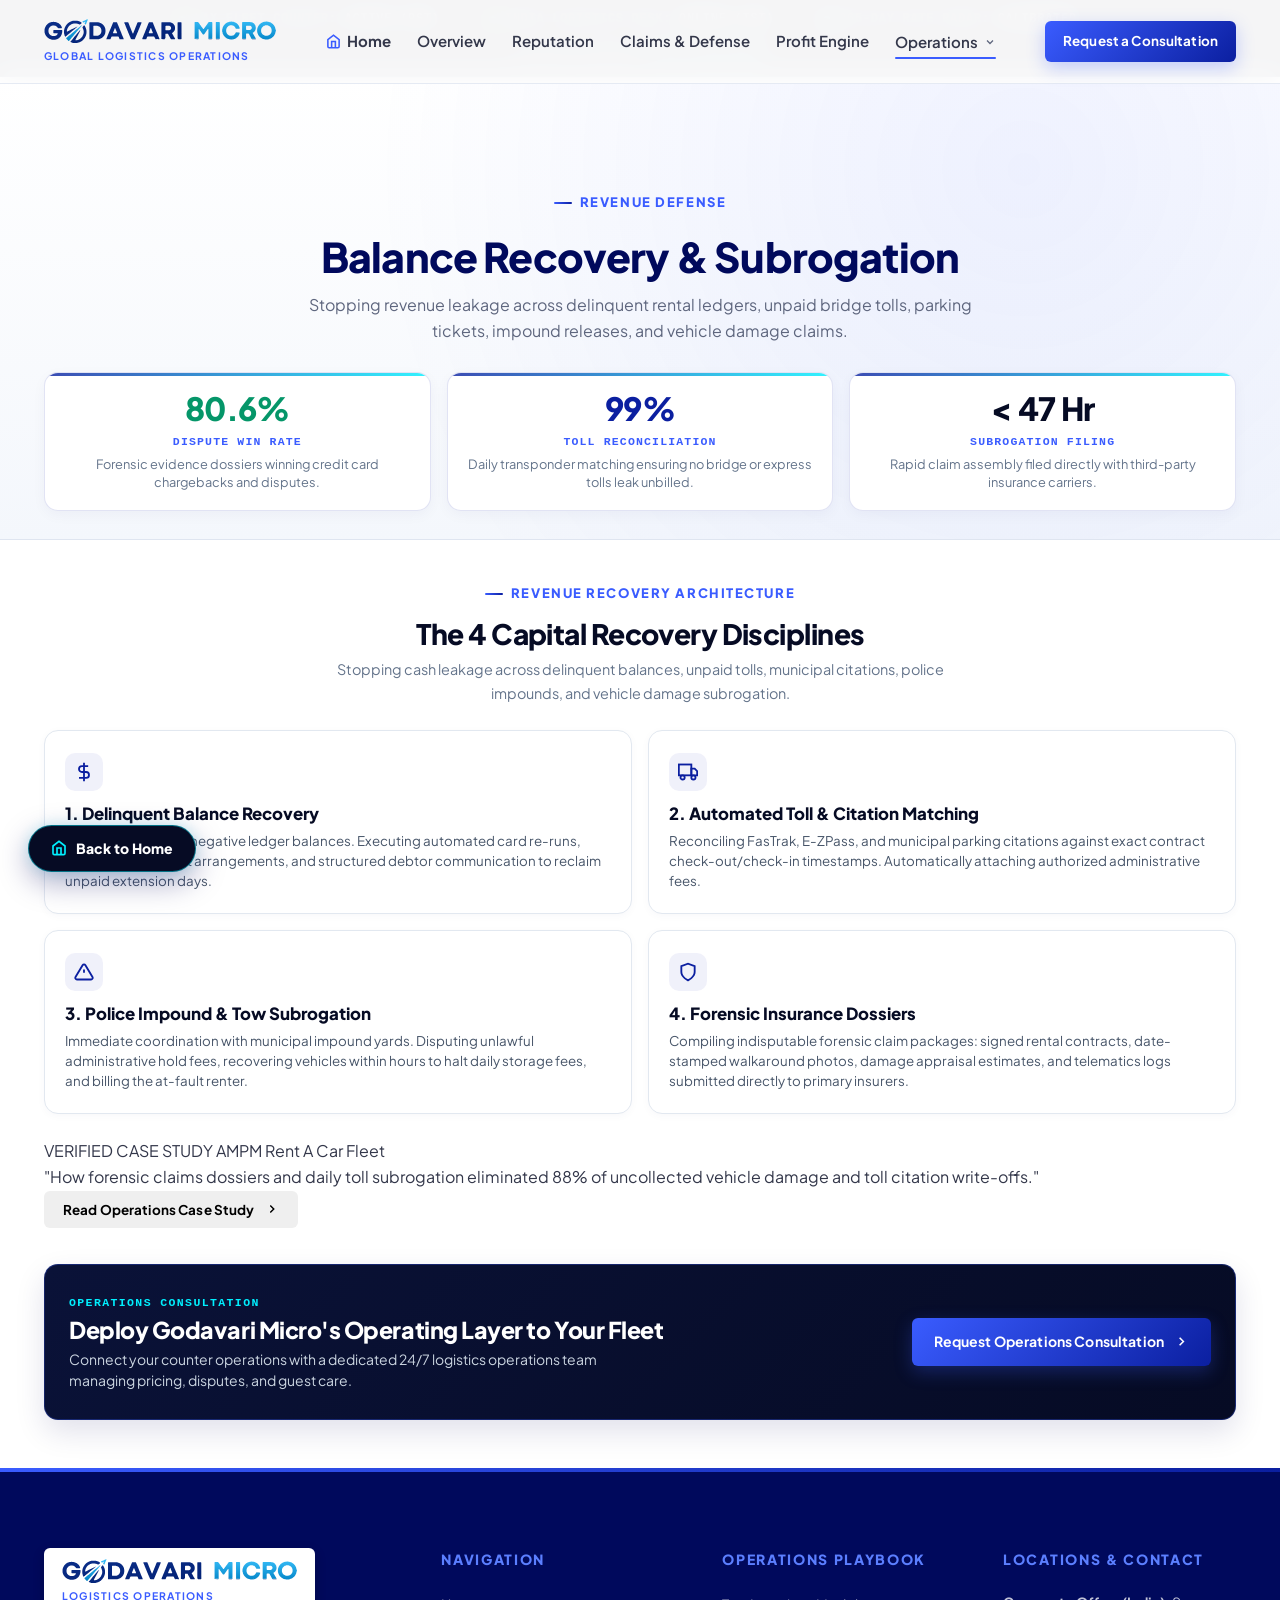
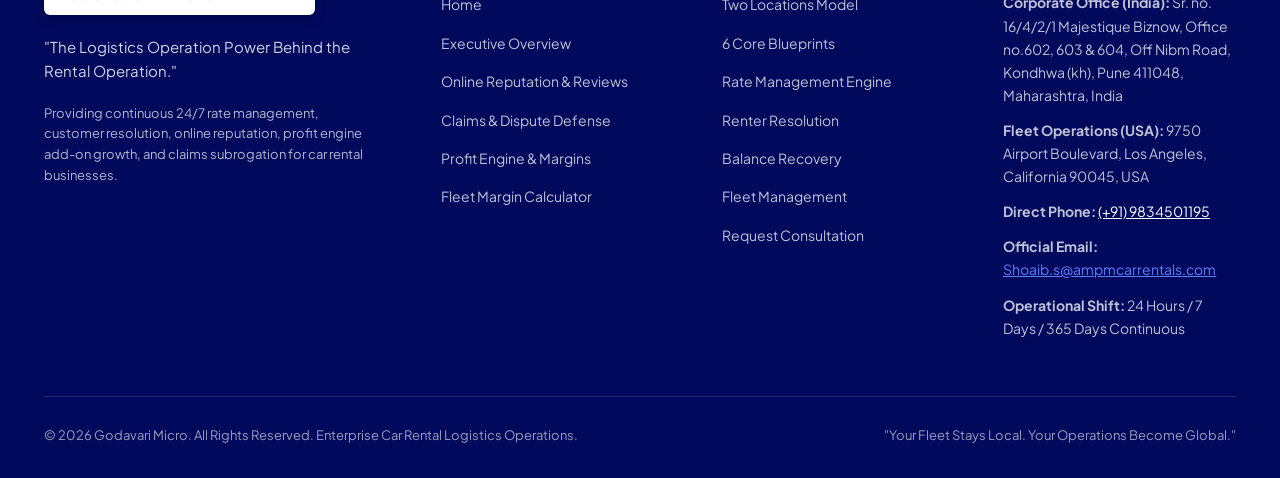
==== commit e8cf20f5: "Adjust request box and dropdown with smart drop-up for Other option, update email to Shoaib.s@ampmca" ====
--- a/balance-recovery.html
+++ b/balance-recovery.html
@@ -210,7 +210,7 @@
       <a href="index.html#contact" class="btn btn-primary drawer-cta-btn">Request a Consultation →</a>
       <div class="drawer-contact-info">
         <a href="tel:+919834501195">📞 (+91) 9834501195</a>
-        <a href="mailto:Shoaib.s@ampmcarrental.com">✉️ Shoaib.s@ampmcarrental.com</a>
+        <a href="mailto:Shoaib.s@ampmcarrentals.com">✉️ Shoaib.s@ampmcarrentals.com</a>
       </div>
     </div>
   </aside>
@@ -388,7 +388,7 @@
             <li class="footer-link"><strong>Fleet Operations (USA):</strong> 9750 Airport Boulevard, Los Angeles, California 90045, USA</li>
             <li class="footer-link"><strong>Direct Phone:</strong> <a href="tel:+919834501195" style="color:var(--color-white); text-decoration:underline;">(+91) 9834501195</a></li>
             <li class="footer-link"><strong>Official Email:</strong><br>
-              <a href="mailto:Shoaib.s@ampmcarrental.com" style="color:var(--color-highlight-hover); text-decoration:underline;">Shoaib.s@ampmcarrental.com</a>
+              <a href="mailto:Shoaib.s@ampmcarrentals.com" style="color:var(--color-highlight-hover); text-decoration:underline;">Shoaib.s@ampmcarrentals.com</a>
             </li>
             <li class="footer-link"><strong>Operational Shift:</strong> 24 Hours / 7 Days / 365 Days Continuous</li>
           </ul>
--- a/css/styles.css
+++ b/css/styles.css
@@ -29,6 +29,7 @@
 
   /* Typography */
   --font-sans: 'Plus Jakarta Sans', -apple-system, BlinkMacSystemFont, 'Segoe UI', Roboto, Helvetica, Arial, sans-serif;
+  --font-heading: 'Plus Jakarta Sans', -apple-system, BlinkMacSystemFont, 'Segoe UI', Roboto, Helvetica, Arial, sans-serif;
   --font-mono: 'SFMono-Regular', Consolas, 'Liberation Mono', Menlo, monospace;
 
   /* Shadows */
@@ -2802,7 +2803,7 @@
    ========================================================================== */
 
 #contact.section {
-  padding: 52px 0 60px;
+  padding: 56px 0 110px;
 }
 
 .contact-section-wrap {
@@ -2891,8 +2892,10 @@
   background: var(--color-white);
   border: 1px solid var(--color-border);
   border-radius: var(--radius-lg);
-  padding: 30px 28px;
+  padding: 34px 30px;
   box-shadow: var(--shadow-md);
+  position: relative;
+  overflow: visible;
 }
 
 .form-grid {
@@ -3028,10 +3031,36 @@
   border-radius: 10px;
   box-shadow: 0 16px 40px rgba(0, 9, 92, 0.16), 0 4px 12px rgba(0, 0, 0, 0.05);
   padding: 6px;
-  max-height: 290px;
+  max-height: 240px;
   overflow-y: auto;
   z-index: 1000;
   display: none;
+  scrollbar-width: thin;
+  scrollbar-color: #94A3B8 #F1F5F9;
+}
+
+.custom-dropdown.drop-up .custom-dropdown-panel {
+  top: auto;
+  bottom: calc(100% + 6px);
+  box-shadow: 0 -16px 40px rgba(0, 9, 92, 0.16), 0 -4px 12px rgba(0, 0, 0, 0.05);
+}
+
+.custom-dropdown-panel::-webkit-scrollbar {
+  width: 6px;
+}
+
+.custom-dropdown-panel::-webkit-scrollbar-track {
+  background: #F1F5F9;
+  border-radius: 8px;
+}
+
+.custom-dropdown-panel::-webkit-scrollbar-thumb {
+  background: #94A3B8;
+  border-radius: 8px;
+}
+
+.custom-dropdown-panel::-webkit-scrollbar-thumb:hover {
+  background: var(--color-primary);
 }
 
 .custom-dropdown.open .custom-dropdown-panel {
@@ -3039,10 +3068,10 @@
 }
 
 .custom-option {
-  padding: 10px 14px;
+  padding: 8px 12px;
   border-radius: 6px;
   font-family: var(--font-sans, 'Plus Jakarta Sans', sans-serif);
-  font-size: 0.875rem;
+  font-size: 0.85rem;
   font-weight: 500;
   color: #1E293B;
   cursor: pointer;
@@ -3072,11 +3101,46 @@
 }
 
 .custom-option-other {
-  border-top: 1px solid #F1F5F9;
-  margin-top: 4px;
-  padding-top: 10px;
-  color: #0B1FA0;
-  font-weight: 600;
+  border-top: 1.5px dashed #CBD5E1;
+  margin-top: 6px;
+  padding: 10px 12px;
+  color: var(--color-primary);
+  font-weight: 700;
+  background: rgba(11, 31, 160, 0.04);
+}
+
+.custom-option-other:hover {
+  background: #EEF2FF;
+  color: var(--color-highlight);
+}
+
+.other-badge {
+  font-family: var(--font-mono, monospace);
+  font-size: 0.65rem;
+  font-weight: 800;
+  text-transform: uppercase;
+  letter-spacing: 0.06em;
+  background: var(--color-primary);
+  color: #FFFFFF;
+  padding: 2px 6px;
+  border-radius: 4px;
+  margin-right: 8px;
+  display: inline-block;
+}
+
+#otherServiceGroup {
+  animation: fadeInDown 0.25s ease-out;
+}
+
+@keyframes fadeInDown {
+  from {
+    opacity: 0;
+    transform: translateY(-6px);
+  }
+  to {
+    opacity: 1;
+    transform: translateY(0);
+  }
 }
 
 .form-submit-btn {
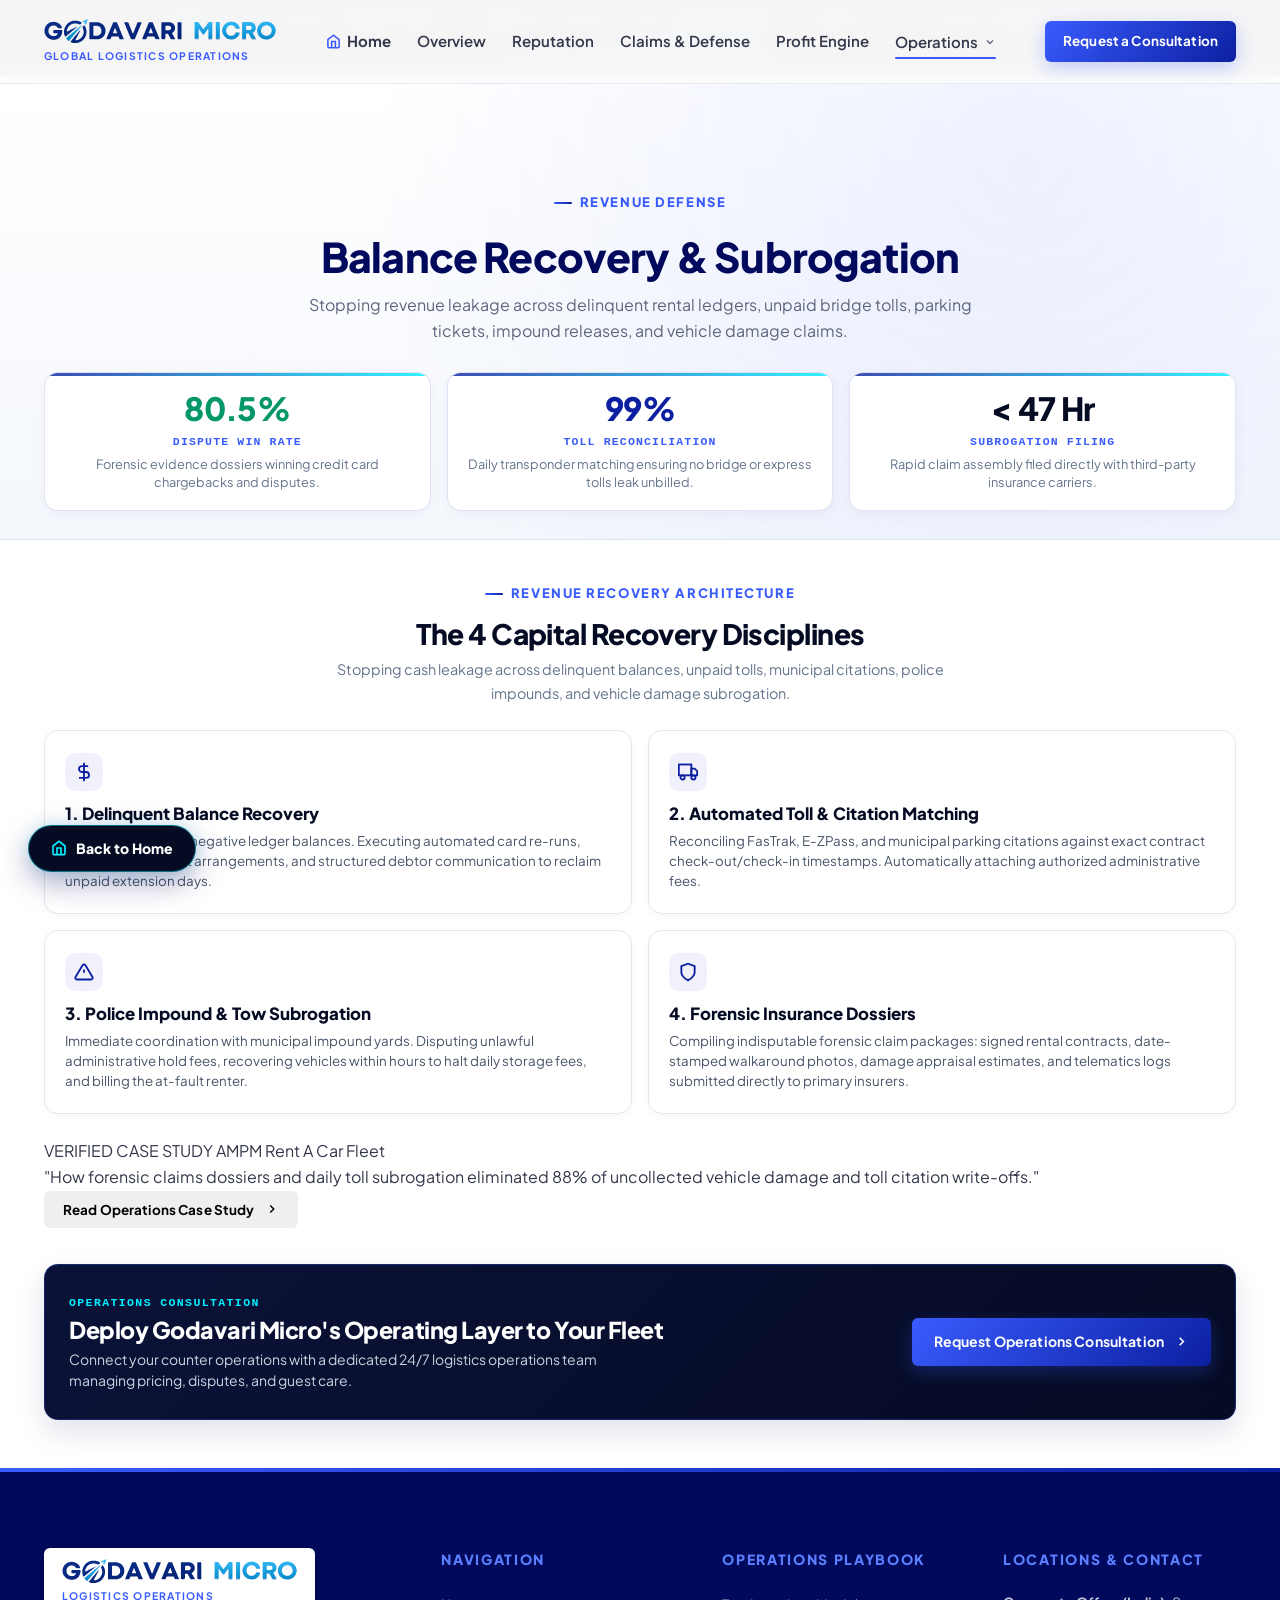
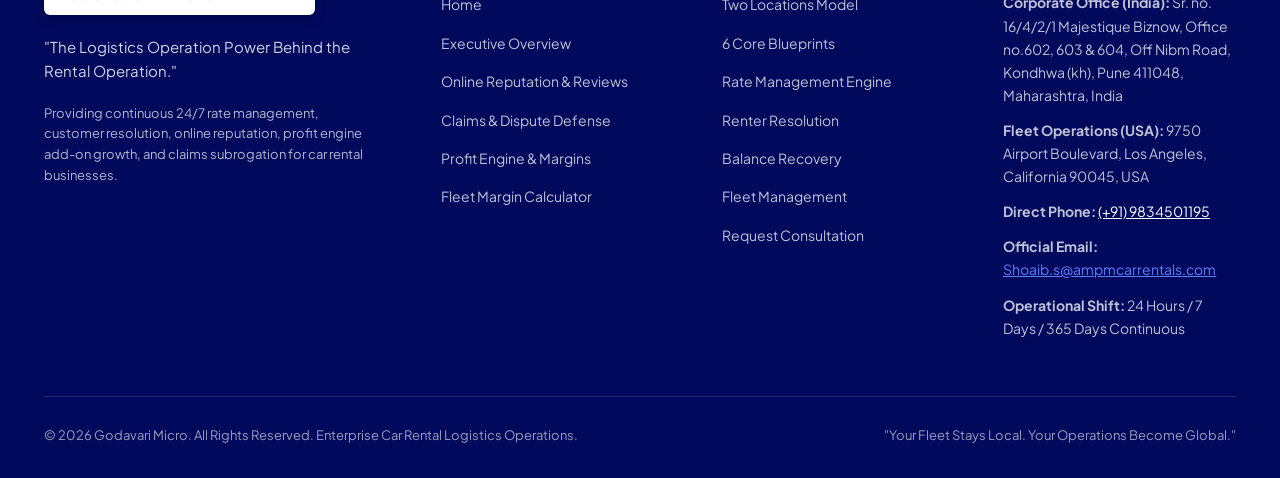
==== commit a45c19ef: "Remove percent sign from View Case Study buttons and modal tags" ====
--- a/balance-recovery.html
+++ b/balance-recovery.html
@@ -319,19 +319,42 @@
     </section>
   </main>
 
-  <!-- Interactive Client Case Study Modal (Percentages Only, Zero Dollar Amounts) -->
+  <!-- Client Operational Case Study Modal (% Metrics Only) -->
   <div class="case-study-modal-overlay" id="caseStudyModalOverlay" role="dialog" aria-modal="true" aria-labelledby="caseStudyModalTitle" aria-hidden="true">
-    <div class="case-study-modal-dialog">
-      <button class="case-study-modal-close" id="caseStudyModalClose" aria-label="Close Case Study">&times;</button>
-      
-      <div class="case-study-client-tabs">
-        <button class="case-study-tab-btn" data-target-client="priceless">Priceless LAX</button>
-        <button class="case-study-tab-btn" data-target-client="nextcar">NextCar Multi-Branch</button>
-        <button class="case-study-tab-btn" data-target-client="ampm">AMPM Rent A Car</button>
-      </div>
-
-      <div class="case-study-modal-content" id="caseStudyModalContent">
-        <!-- Dynamic Case Study Content Injected by JS -->
+    <div class="case-study-modal" id="caseStudyModal">
+      <!-- Modal Top Bar (Integrated Sticky Header) -->
+      <div class="case-study-modal-top">
+        <div class="case-study-modal-title-row">
+          <div class="case-study-eyebrow-row">
+            <span class="case-study-tag">OPERATIONAL CASE STUDY // PERFORMANCE OVERVIEW</span>
+            <span class="case-study-verified-badge">
+              <svg width="12" height="12" viewBox="0 0 24 24" fill="none" stroke="currentColor" stroke-width="2.5"><polyline points="20 6 9 17 4 12"></polyline></svg>
+              Verified Ops Data
+            </span>
+          </div>
+          <button class="case-study-modal-close" id="caseStudyModalClose" aria-label="Close Case Study">&times;</button>
+        </div>
+
+        <!-- Quick Operator Tabs Integrated in Top Bar -->
+        <div class="case-study-tabs-nav" role="tablist">
+          <button class="case-study-tab-btn active" data-target-client="priceless" role="tab" aria-selected="true">
+            <span class="tab-indicator-dot" style="background:#60A5FA;"></span>
+            <span>Priceless Car Rental</span>
+          </button>
+          <button class="case-study-tab-btn" data-target-client="nextcar" role="tab" aria-selected="false">
+            <span class="tab-indicator-dot" style="background:#34D399;"></span>
+            <span>NextCar Rental</span>
+          </button>
+          <button class="case-study-tab-btn" data-target-client="ampm" role="tab" aria-selected="false">
+            <span class="tab-indicator-dot" style="background:#F87171;"></span>
+            <span>AMPM Rent A Car</span>
+          </button>
+        </div>
+      </div>
+
+      <!-- Dynamic Content Body -->
+      <div class="case-study-modal-body" id="caseStudyModalContent">
+        <!-- Injected dynamically via JS -->
       </div>
     </div>
   </div>
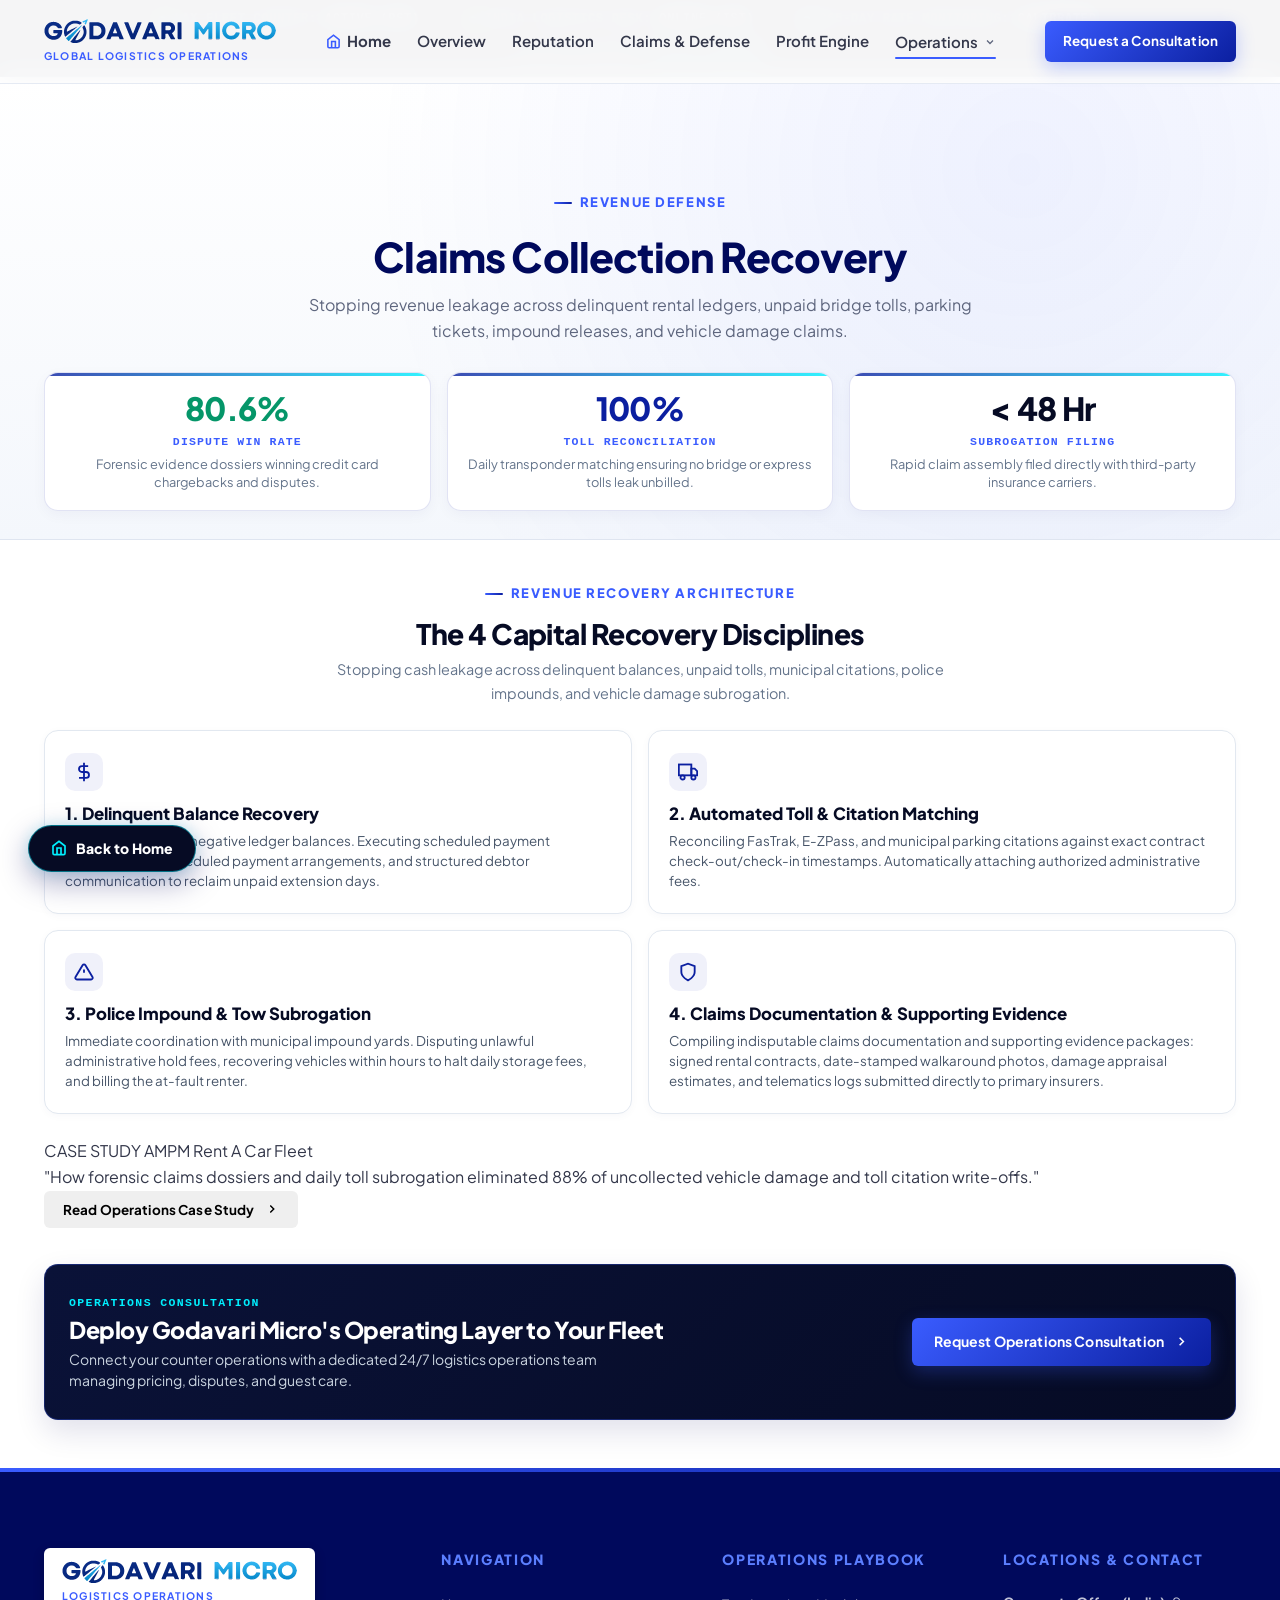
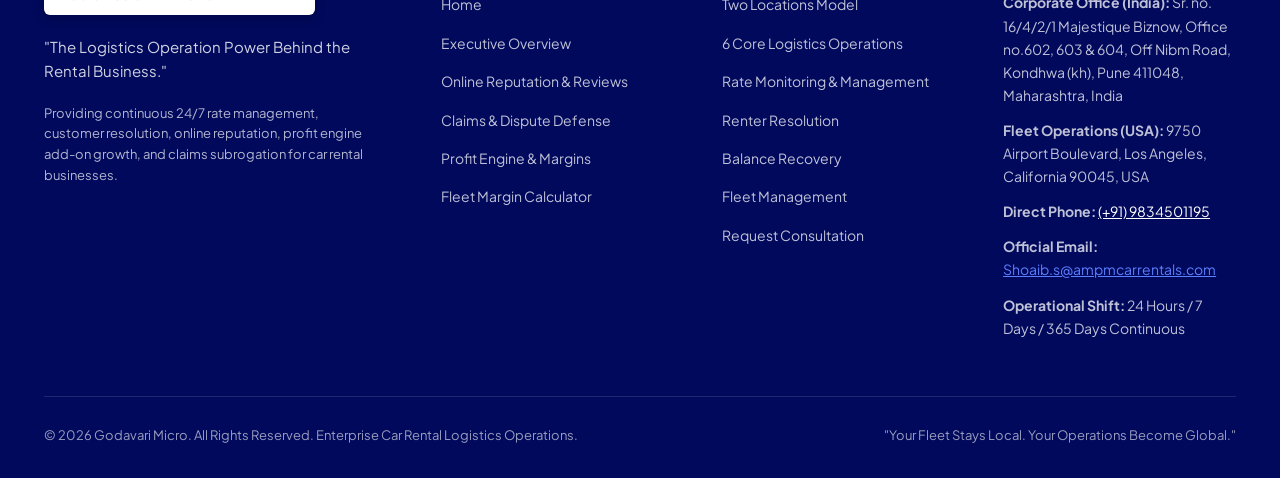
==== commit 1e081557: "Apply all 44 line-by-line copy corrections and metric refinements per GM markup" ====
--- a/balance-recovery.html
+++ b/balance-recovery.html
@@ -5,18 +5,18 @@
   <meta name="viewport" content="width=device-width, initial-scale=1.0">
   <meta http-equiv="X-UA-Compatible" content="ie=edge">
   
-  <title>Balance Recovery &amp; Subrogation &mdash; Godavari Micro</title>
+  <title>Claims Collection Recovery &mdash; Godavari Micro</title>
   <meta name="description" content="Recovering unpaid rental balances, automated toll matching, municipal citation recovery, and forensic insurance subrogation.">
   <meta name="keywords" content="Godavari Micro, car rental logistics operation, car rental operations, fleet management support, OTA rate management, car rental claims, chargeback recovery">
   <meta name="author" content="Godavari Micro">
   
   <!-- Open Graph / Meta -->
   <meta property="og:type" content="website">
-  <meta property="og:title" content="Balance Recovery &amp; Subrogation &mdash; Godavari Micro">
+  <meta property="og:title" content="Claims Collection Recovery &mdash; Godavari Micro">
   <meta property="og:description" content="Recovering unpaid rental balances, automated toll matching, municipal citation recovery, and forensic insurance subrogation.">
   <meta property="og:image" content="assets/godavari-micro-logo-gm-monogram.png">
   <meta name="twitter:card" content="summary_large_image">
-  <meta name="twitter:title" content="Balance Recovery &amp; Subrogation — Godavari Micro">
+  <meta name="twitter:title" content="Claims Collection Recovery — Godavari Micro">
   <meta name="twitter:description" content="Recovering unpaid rental balances, automated toll matching, municipal citation recovery, and forensic insurance subrogation.">
   <meta name="twitter:image" content="assets/godavari-micro-logo-gm-monogram.png">
 
@@ -53,13 +53,13 @@
       <div class="telemetry-divider"></div>
       <div class="telemetry-item">
         <span class="pulse-dot sync"></span>
-        <span class="telemetry-label">365-DAY RATE RADAR:</span>
+        <span class="telemetry-label">365-DAY RATE MONITORING:</span>
         <span class="telemetry-value">CALIBRATED</span>
       </div>
       <div class="telemetry-divider"></div>
       <div class="telemetry-item">
         <span class="telemetry-label">DISPUTE DEFENSE:</span>
-        <span class="telemetry-value highlight">80.6% WIN RATE</span>
+        <span class="telemetry-value highlight">ACTIVE DEFENSE</span>
       </div>
     </div>
   </div>
@@ -106,7 +106,7 @@
                   <svg width="18" height="18" viewBox="0 0 24 24" fill="none" stroke="currentColor" stroke-width="2.2"><rect x="2" y="7" width="20" height="14" rx="2" ry="2"></rect><path d="M16 21V5a2 2 0 0 0-2-2h-4a2 2 0 0 0-2 2v16"></path></svg>
                 </div>
                 <div class="dropdown-item-text">
-                  <span class="dropdown-item-title">6 Core Blueprints</span>
+                  <span class="dropdown-item-title">6 Core Logistics Operations</span>
                   <span class="dropdown-item-desc">Dynamic rates, guest resolution &amp; fleet readiness</span>
                 </div>
               </a>
@@ -115,7 +115,7 @@
                   <svg width="18" height="18" viewBox="0 0 24 24" fill="none" stroke="currentColor" stroke-width="2.2"><polyline points="22 12 18 12 15 21 9 3 6 12 2 12"></polyline></svg>
                 </div>
                 <div class="dropdown-item-text">
-                  <span class="dropdown-item-title">Rate Management Engine</span>
+                  <span class="dropdown-item-title">Rate Monitoring & Management</span>
                   <span class="dropdown-item-desc">24/7 competitive shopping, publishing &amp; yield</span>
                 </div>
               </a>
@@ -124,7 +124,7 @@
                   <svg width="18" height="18" viewBox="0 0 24 24" fill="none" stroke="currentColor" stroke-width="2.2"><path d="M22 16.92v3a2 2 0 0 1-2.18 2 19.79 19.79 0 0 1-8.63-3.07 19.5 19.5 0 0 1-6-6 19.79 19.79 0 0 1-3.07-8.67A2 2 0 0 1 4.11 2h3a2 2 0 0 1 2 1.72 12.84 12.84 0 0 0 .7 2.81 2 2 0 0 1-.45 2.11L8.09 9.91a16 16 0 0 0 6 6l1.27-1.27a2 2 0 0 1 2.11-.45 12.84 12.84 0 0 0 2.81.7A2 2 0 0 1 22 16.92z"></path></svg>
                 </div>
                 <div class="dropdown-item-text">
-                  <span class="dropdown-item-title">Renter Resolution Lifecycle</span>
+                  <span class="dropdown-item-title">Renter Resolution</span>
                   <span class="dropdown-item-desc">Instant phone, OTA message &amp; counter escalation</span>
                 </div>
               </a>
@@ -133,7 +133,7 @@
                   <svg width="18" height="18" viewBox="0 0 24 24" fill="none" stroke="currentColor" stroke-width="2.2"><path d="M12 22s8-4 8-10V5l-8-3-8 3v7c0 6 8 10 8 10z"></path></svg>
                 </div>
                 <div class="dropdown-item-text">
-                  <span class="dropdown-item-title">Balance Recovery &amp; Subrogation</span>
+                  <span class="dropdown-item-title">Claims Collection Recovery</span>
                   <span class="dropdown-item-desc">Unpaid rentals, tolls, impounds &amp; claim recovery</span>
                 </div>
               </a>
@@ -193,12 +193,12 @@
         </a>
 
         <div style="margin-top:12px; padding-top:12px; border-top:1px solid #eef2f8;">
-          <span style="font-size:0.75rem; font-weight:800; color:var(--color-highlight); text-transform:uppercase; letter-spacing:0.1em; display:block; margin-bottom:8px;">Operations Blueprints</span>
+          <span style="font-size:0.75rem; font-weight:800; color:var(--color-highlight); text-transform:uppercase; letter-spacing:0.1em; display:block; margin-bottom:8px;">Core Logistics Operations</span>
           <a href="operations.html" class="drawer-link" style="padding-left:10px;">• Two Locations Model</a>
-          <a href="blueprints.html" class="drawer-link" style="padding-left:10px;">• 6 Core Blueprints</a>
-          <a href="rate-management.html" class="drawer-link" style="padding-left:10px;">• Rate Management Engine</a>
-          <a href="renter-resolution.html" class="drawer-link" style="padding-left:10px;">• Renter Resolution Lifecycle</a>
-          <a href="balance-recovery.html" class="drawer-link active" style="padding-left:10px;">• Balance Recovery &amp; Subrogation</a>
+          <a href="blueprints.html" class="drawer-link" style="padding-left:10px;">• 6 Core Logistics Operations</a>
+          <a href="rate-management.html" class="drawer-link" style="padding-left:10px;">• Rate Monitoring & Management</a>
+          <a href="renter-resolution.html" class="drawer-link" style="padding-left:10px;">• Renter Resolution</a>
+          <a href="balance-recovery.html" class="drawer-link active" style="padding-left:10px;">• Claims Collection Recovery</a>
           <a href="fleet-management.html" class="drawer-link" style="padding-left:10px;">• Fleet Management</a>
         </div>
 
@@ -220,7 +220,7 @@
     <section class="subpage-compact-hero" style="padding-bottom: 28px;">
       <div class="container text-center">
         <div class="section-eyebrow center-block">Revenue Defense</div>
-        <h1 class="page-hero-title">Balance Recovery &amp; Subrogation</h1>
+        <h1 class="page-hero-title">Claims Collection Recovery</h1>
         <p class="page-hero-subtitle center-block" style="margin-bottom: 28px;">
           Stopping revenue leakage across delinquent rental ledgers, unpaid bridge tolls, parking tickets, impound releases, and vehicle damage claims.
         </p>
@@ -260,7 +260,7 @@
               <svg width="20" height="20" viewBox="0 0 24 24" fill="none" stroke="currentColor" stroke-width="2.2"><path d="M12 1v22M17 5H9.5a3.5 3.5 0 0 0 0 7h5a3.5 3.5 0 0 1 0 7H6"></path></svg>
             </div>
             <div class="subpage-card-title">1. Delinquent Balance Recovery</div>
-            <p class="subpage-card-text">Systematic audit of negative ledger balances. Executing automated card re-runs, scheduled payment arrangements, and structured debtor communication to reclaim unpaid extension days.</p>
+            <p class="subpage-card-text">Systematic audit of negative ledger balances. Executing scheduled payment arrangements, scheduled payment arrangements, and structured debtor communication to reclaim unpaid extension days.</p>
           </div>
 
           <div class="subpage-feature-card">
@@ -283,15 +283,15 @@
             <div class="subpage-card-icon">
               <svg width="20" height="20" viewBox="0 0 24 24" fill="none" stroke="currentColor" stroke-width="2.2"><path d="M12 22s8-4 8-10V5l-8-3-8 3v7c0 6 8 10 8 10z"></path></svg>
             </div>
-            <div class="subpage-card-title">4. Forensic Insurance Dossiers</div>
-            <p class="subpage-card-text">Compiling indisputable forensic claim packages: signed rental contracts, date-stamped walkaround photos, damage appraisal estimates, and telematics logs submitted directly to primary insurers.</p>
+            <div class="subpage-card-title">4. Claims Documentation & Supporting Evidence</div>
+            <p class="subpage-card-text">Compiling indisputable claims documentation and supporting evidence packages: signed rental contracts, date-stamped walkaround photos, damage appraisal estimates, and telematics logs submitted directly to primary insurers.</p>
           </div>
         </div>
 
         <!-- Case Study Trigger Card -->
         <div class="subpage-case-study-trigger">
           <div class="trigger-meta">
-            <span class="trigger-badge">VERIFIED CASE STUDY</span>
+            <span class="trigger-badge">CASE STUDY</span>
             <span class="trigger-client">AMPM Rent A Car Fleet</span>
           </div>
           <div class="trigger-headline">
@@ -329,7 +329,7 @@
             <span class="case-study-tag">OPERATIONAL CASE STUDY // PERFORMANCE OVERVIEW</span>
             <span class="case-study-verified-badge">
               <svg width="12" height="12" viewBox="0 0 24 24" fill="none" stroke="currentColor" stroke-width="2.5"><polyline points="20 6 9 17 4 12"></polyline></svg>
-              Verified Ops Data
+              Operations Case Study
             </span>
           </div>
           <button class="case-study-modal-close" id="caseStudyModalClose" aria-label="Close Case Study">&times;</button>
@@ -373,7 +373,7 @@
               <span class="brand-descriptor">Logistics Operations</span>
             </div>
           </div>
-          <p class="footer-tagline">"The Logistics Operation Power Behind the Rental Operation."</p>
+          <p class="footer-tagline">"The Logistics Operation Power Behind the Rental Business."</p>
           <p style="font-size: 0.8125rem; color: rgba(255, 255, 255, 0.7); line-height: 1.6;">
             Providing continuous 24/7 rate management, customer resolution, online reputation, profit engine add-on growth, and claims subrogation for car rental businesses.
           </p>
@@ -395,8 +395,8 @@
           <div class="footer-title">Operations Playbook</div>
           <ul class="footer-links">
             <li><a href="operations.html" class="footer-link">Two Locations Model</a></li>
-            <li><a href="blueprints.html" class="footer-link">6 Core Blueprints</a></li>
-            <li><a href="rate-management.html" class="footer-link">Rate Management Engine</a></li>
+            <li><a href="blueprints.html" class="footer-link">6 Core Logistics Operations</a></li>
+            <li><a href="rate-management.html" class="footer-link">Rate Monitoring & Management</a></li>
             <li><a href="renter-resolution.html" class="footer-link">Renter Resolution</a></li>
             <li><a href="balance-recovery.html" class="footer-link">Balance Recovery</a></li>
             <li><a href="fleet-management.html" class="footer-link">Fleet Management</a></li>
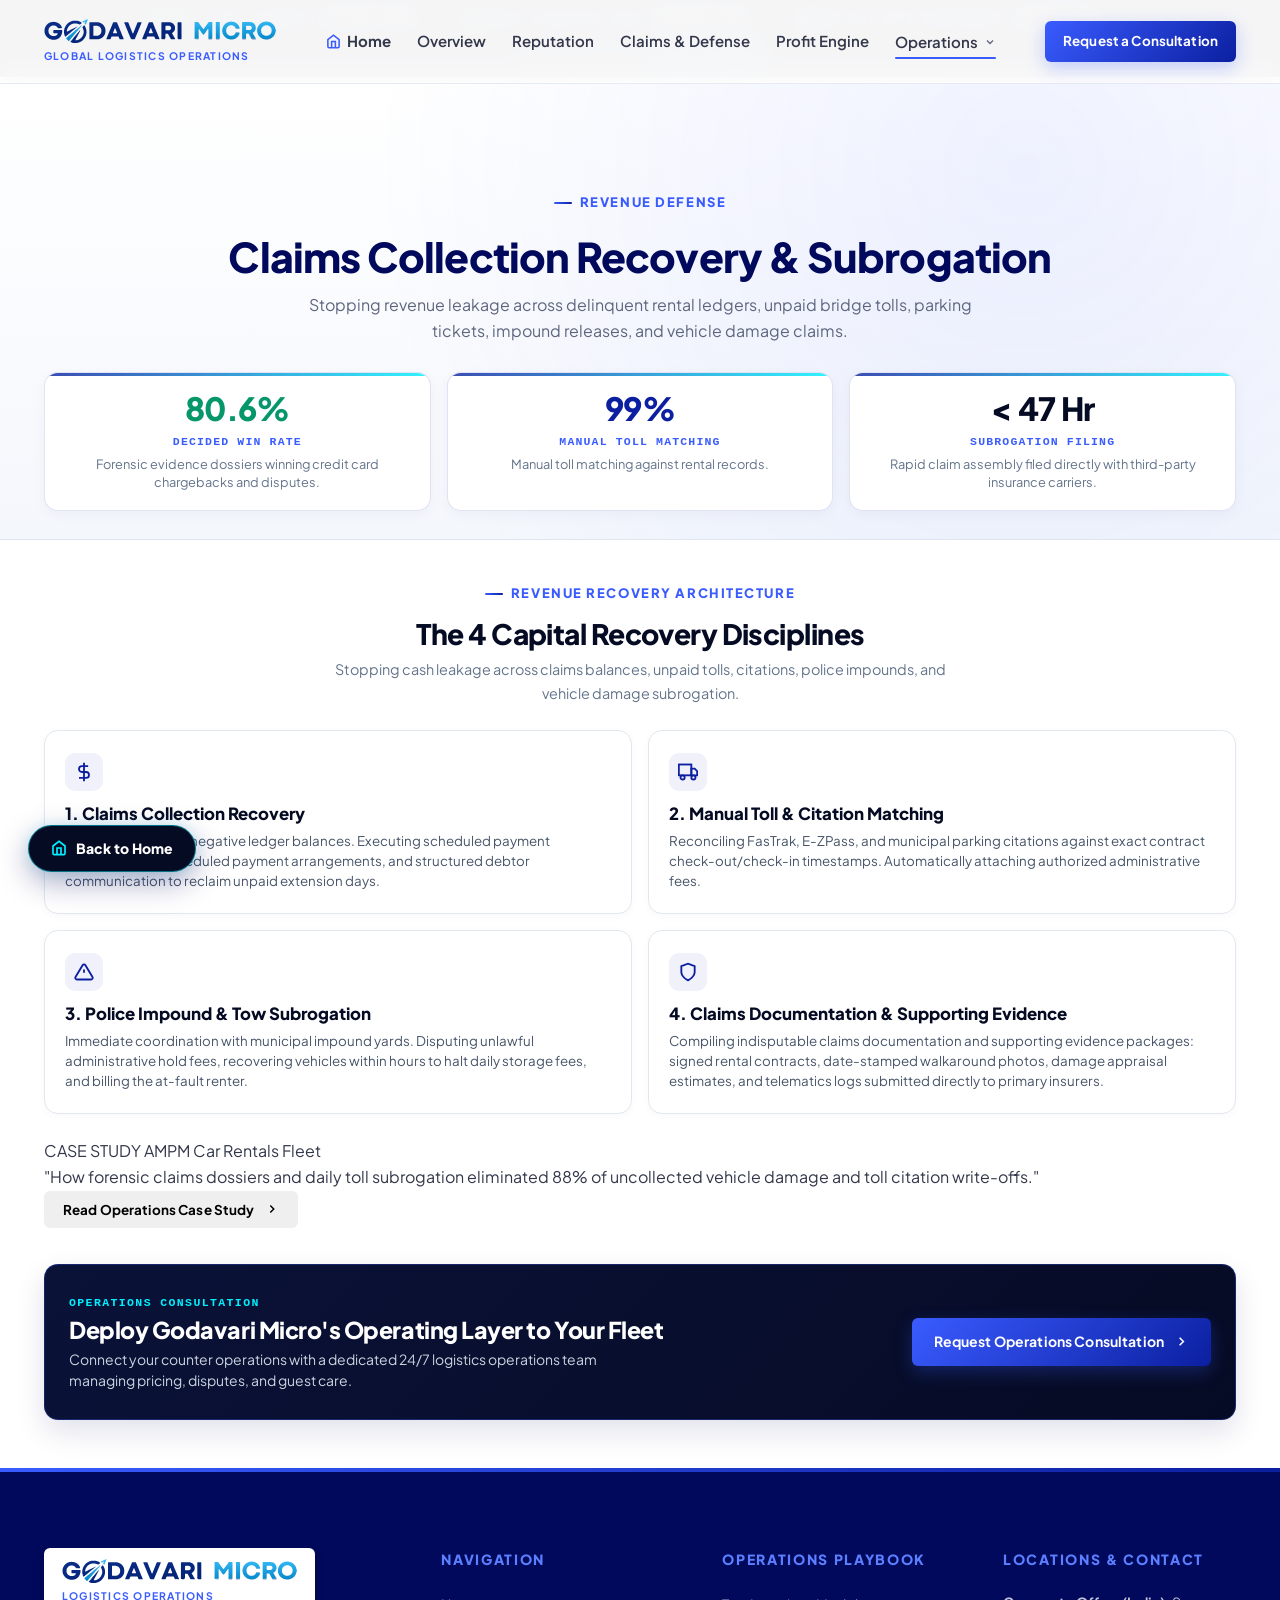
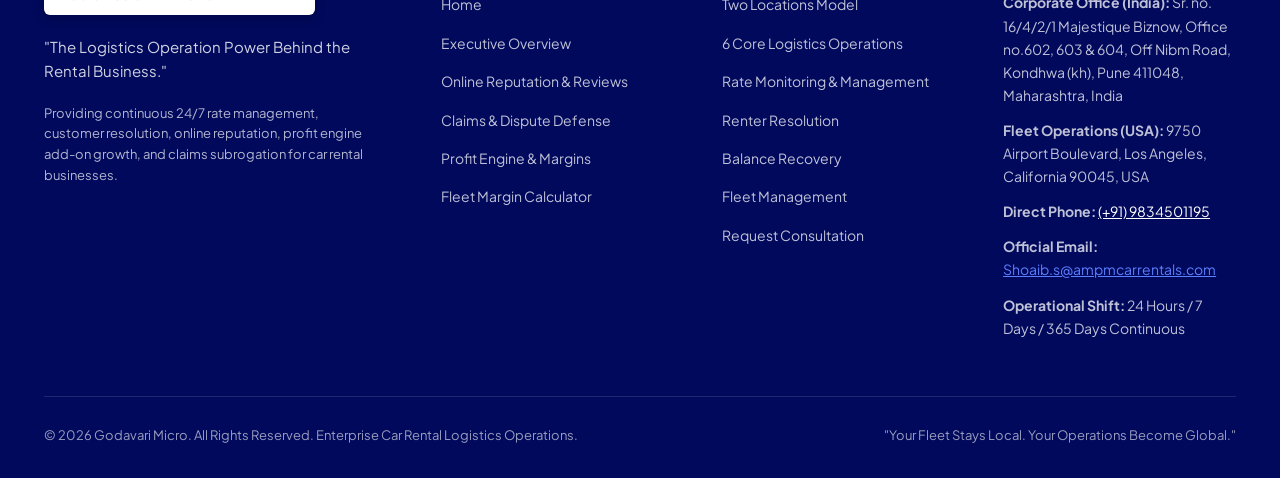
==== commit ee801981: "Apply targeted text corrections and update AMPM Car Rentals logo across 11 sections" ====
--- a/balance-recovery.html
+++ b/balance-recovery.html
@@ -5,18 +5,18 @@
   <meta name="viewport" content="width=device-width, initial-scale=1.0">
   <meta http-equiv="X-UA-Compatible" content="ie=edge">
   
-  <title>Claims Collection Recovery &mdash; Godavari Micro</title>
+  <title>Claims Collection Recovery &amp; Subrogation &mdash; Godavari Micro</title>
   <meta name="description" content="Recovering unpaid rental balances, automated toll matching, municipal citation recovery, and forensic insurance subrogation.">
   <meta name="keywords" content="Godavari Micro, car rental logistics operation, car rental operations, fleet management support, OTA rate management, car rental claims, chargeback recovery">
   <meta name="author" content="Godavari Micro">
   
   <!-- Open Graph / Meta -->
   <meta property="og:type" content="website">
-  <meta property="og:title" content="Claims Collection Recovery &mdash; Godavari Micro">
+  <meta property="og:title" content="Claims Collection Recovery &amp; Subrogation &mdash; Godavari Micro">
   <meta property="og:description" content="Recovering unpaid rental balances, automated toll matching, municipal citation recovery, and forensic insurance subrogation.">
   <meta property="og:image" content="assets/godavari-micro-logo-gm-monogram.png">
   <meta name="twitter:card" content="summary_large_image">
-  <meta name="twitter:title" content="Claims Collection Recovery — Godavari Micro">
+  <meta name="twitter:title" content="Claims Collection Recovery &amp; Subrogation — Godavari Micro">
   <meta name="twitter:description" content="Recovering unpaid rental balances, automated toll matching, municipal citation recovery, and forensic insurance subrogation.">
   <meta name="twitter:image" content="assets/godavari-micro-logo-gm-monogram.png">
 
@@ -220,7 +220,7 @@
     <section class="subpage-compact-hero" style="padding-bottom: 28px;">
       <div class="container text-center">
         <div class="section-eyebrow center-block">Revenue Defense</div>
-        <h1 class="page-hero-title">Claims Collection Recovery</h1>
+        <h1 class="page-hero-title">Claims Collection Recovery &amp; Subrogation</h1>
         <p class="page-hero-subtitle center-block" style="margin-bottom: 28px;">
           Stopping revenue leakage across delinquent rental ledgers, unpaid bridge tolls, parking tickets, impound releases, and vehicle damage claims.
         </p>
@@ -228,13 +228,13 @@
                 <div class="subpage-metrics-grid cols-3">
           <div class="subpage-metric-card">
             <div class="subpage-metric-num highlight-green"><span data-count-target="80.6">80.6</span>%</div>
-            <div class="subpage-metric-title">DISPUTE WIN RATE</div>
+            <div class="subpage-metric-title">DECIDED WIN RATE</div>
             <p class="subpage-metric-desc">Forensic evidence dossiers winning credit card chargebacks and disputes.</p>
           </div>
           <div class="subpage-metric-card">
             <div class="subpage-metric-num highlight-cyan"><span data-count-target="100">100</span>%</div>
-            <div class="subpage-metric-title">TOLL RECONCILIATION</div>
-            <p class="subpage-metric-desc">Daily transponder matching ensuring no bridge or express tolls leak unbilled.</p>
+            <div class="subpage-metric-title">MANUAL TOLL MATCHING</div>
+            <p class="subpage-metric-desc">Manual toll matching against rental records.</p>
           </div>
           <div class="subpage-metric-card">
             <div class="subpage-metric-num">&lt; <span data-count-target="48">48</span> Hr</div>
@@ -251,7 +251,7 @@
                 <div class="text-center" style="margin-bottom: 24px;">
           <div class="section-eyebrow center-block">Revenue Recovery Architecture</div>
           <h2 style="font-size: clamp(1.4rem, 2.2vw, 1.85rem); font-weight: 800; color: #060B24; margin-bottom: 8px;">The 4 Capital Recovery Disciplines</h2>
-          <p style="color: #64748B; font-size: 0.9rem; max-width: 660px; margin: 0 auto;">Stopping cash leakage across delinquent balances, unpaid tolls, municipal citations, police impounds, and vehicle damage subrogation.</p>
+          <p style="color: #64748B; font-size: 0.9rem; max-width: 660px; margin: 0 auto;">Stopping cash leakage across claims balances, unpaid tolls, citations, police impounds, and vehicle damage subrogation.</p>
         </div>
 
         <div class="subpage-cards-grid cols-2" style="margin-bottom: 24px;">
@@ -259,7 +259,7 @@
             <div class="subpage-card-icon">
               <svg width="20" height="20" viewBox="0 0 24 24" fill="none" stroke="currentColor" stroke-width="2.2"><path d="M12 1v22M17 5H9.5a3.5 3.5 0 0 0 0 7h5a3.5 3.5 0 0 1 0 7H6"></path></svg>
             </div>
-            <div class="subpage-card-title">1. Delinquent Balance Recovery</div>
+            <div class="subpage-card-title">1. Claims Collection Recovery</div>
             <p class="subpage-card-text">Systematic audit of negative ledger balances. Executing scheduled payment arrangements, scheduled payment arrangements, and structured debtor communication to reclaim unpaid extension days.</p>
           </div>
 
@@ -267,7 +267,7 @@
             <div class="subpage-card-icon">
               <svg width="20" height="20" viewBox="0 0 24 24" fill="none" stroke="currentColor" stroke-width="2.2"><rect x="1" y="3" width="15" height="13"></rect><polygon points="16 8 20 8 23 11 23 16 16 16 16 8"></polygon><circle cx="5.5" cy="18.5" r="2.5"></circle><circle cx="18.5" cy="18.5" r="2.5"></circle></svg>
             </div>
-            <div class="subpage-card-title">2. Automated Toll &amp; Citation Matching</div>
+            <div class="subpage-card-title">2. Manual Toll &amp; Citation Matching</div>
             <p class="subpage-card-text">Reconciling FasTrak, E-ZPass, and municipal parking citations against exact contract check-out/check-in timestamps. Automatically attaching authorized administrative fees.</p>
           </div>
 
@@ -292,7 +292,7 @@
         <div class="subpage-case-study-trigger">
           <div class="trigger-meta">
             <span class="trigger-badge">CASE STUDY</span>
-            <span class="trigger-client">AMPM Rent A Car Fleet</span>
+            <span class="trigger-client">AMPM Car Rentals Fleet</span>
           </div>
           <div class="trigger-headline">
             "How forensic claims dossiers and daily toll subrogation eliminated 88% of uncollected vehicle damage and toll citation write-offs."
@@ -347,7 +347,7 @@
           </button>
           <button class="case-study-tab-btn" data-target-client="ampm" role="tab" aria-selected="false">
             <span class="tab-indicator-dot" style="background:#F87171;"></span>
-            <span>AMPM Rent A Car</span>
+            <span>AMPM Car Rentals</span>
           </button>
         </div>
       </div>
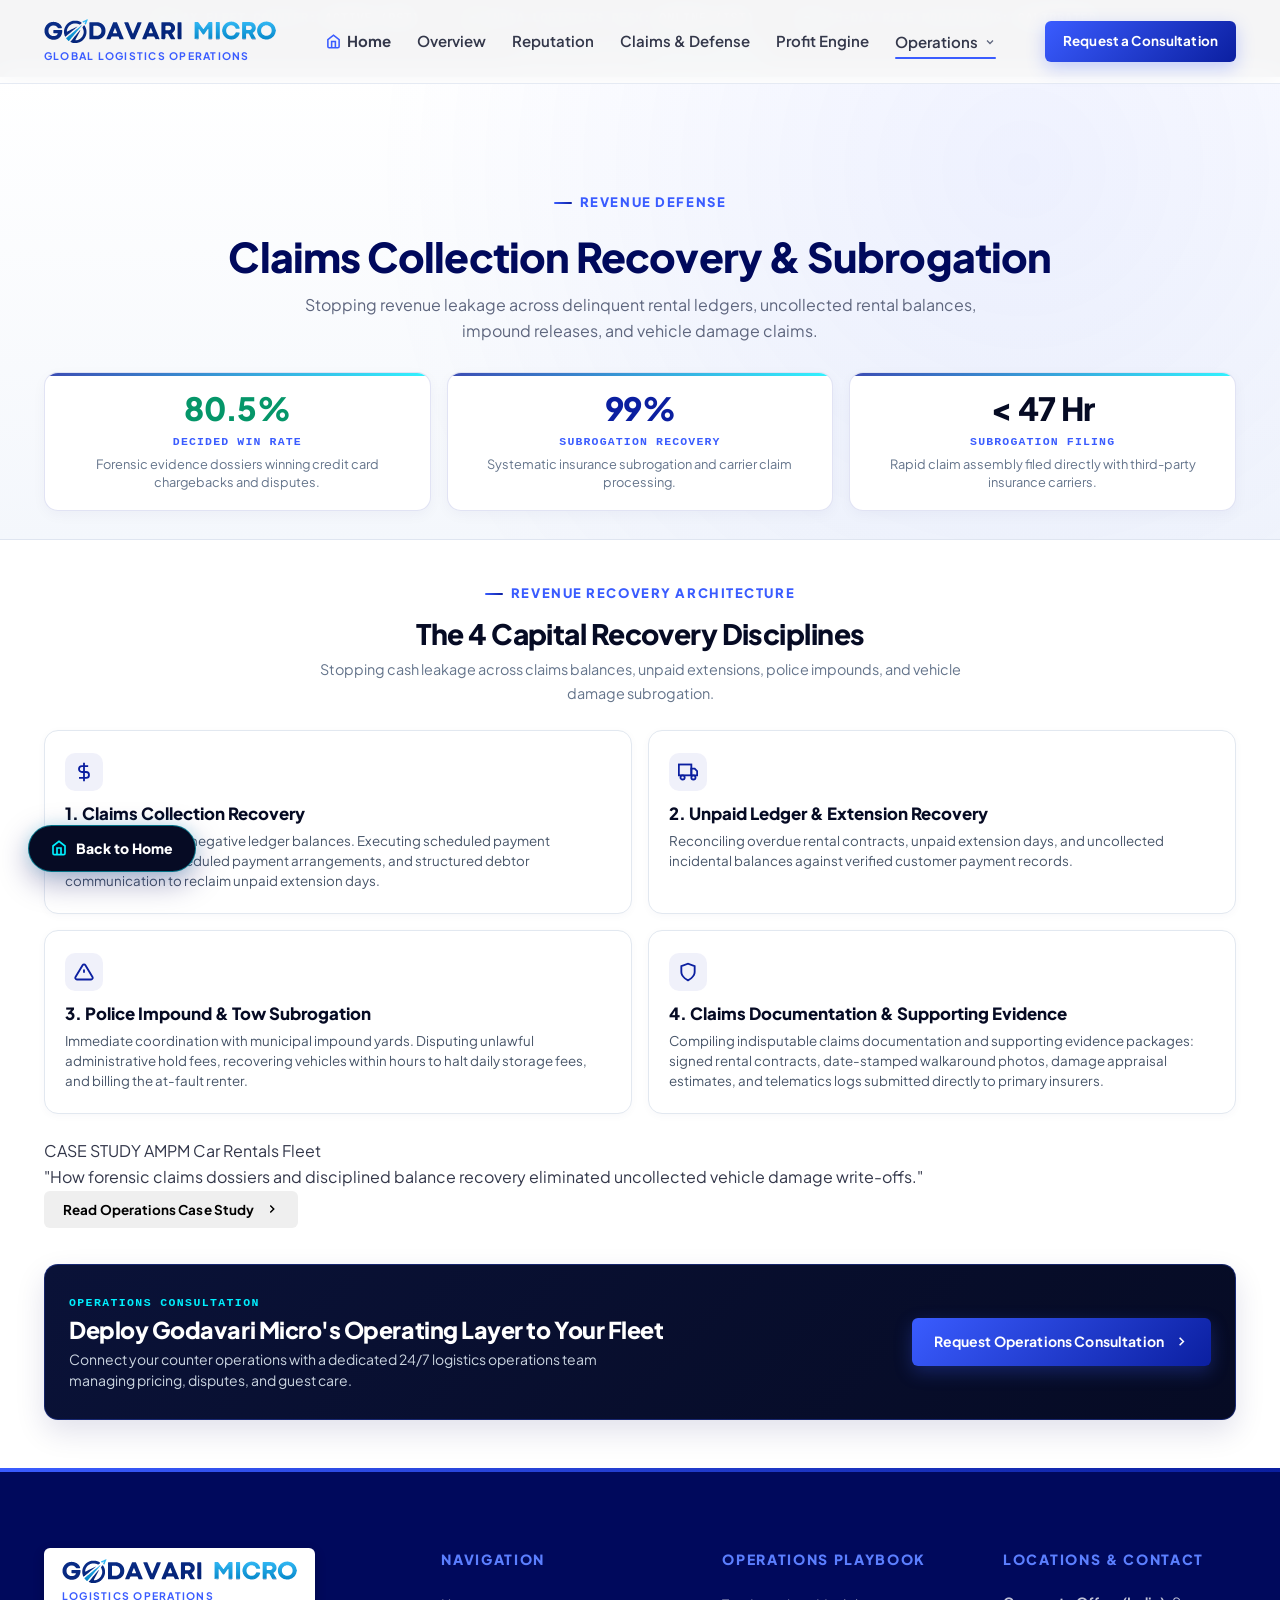
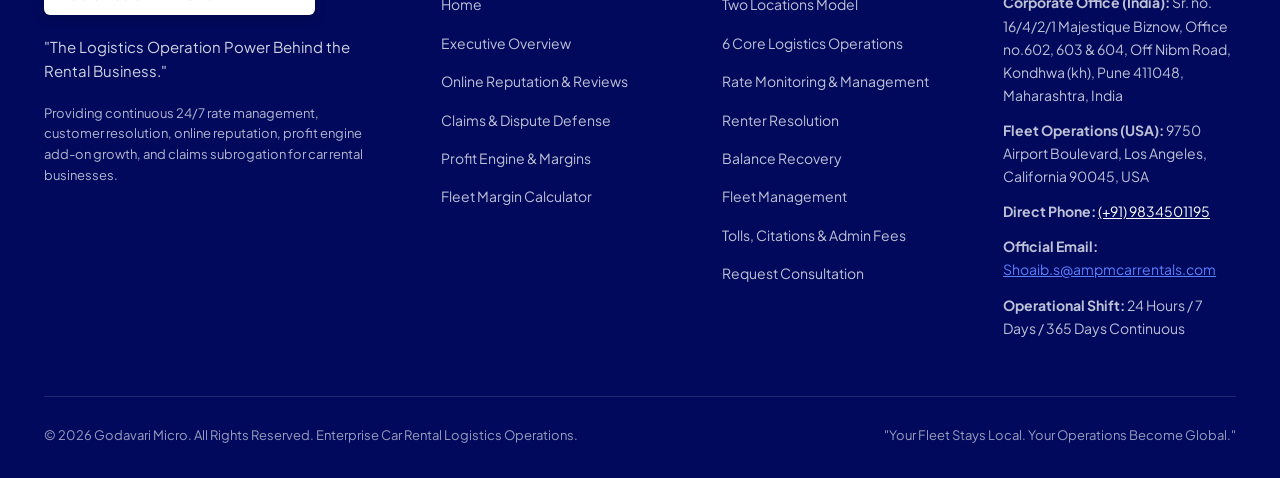
==== commit b4f1e9ea: "Add Tolls, Citations & Administrative Fees section and remove toll/citation wording from existing se" ====
--- a/balance-recovery.html
+++ b/balance-recovery.html
@@ -6,18 +6,18 @@
   <meta http-equiv="X-UA-Compatible" content="ie=edge">
   
   <title>Claims Collection Recovery &amp; Subrogation &mdash; Godavari Micro</title>
-  <meta name="description" content="Recovering unpaid rental balances, automated toll matching, municipal citation recovery, and forensic insurance subrogation.">
+  <meta name="description" content="Recovering unpaid rental balances, delinquent ledger recovery, and forensic insurance subrogation.">
   <meta name="keywords" content="Godavari Micro, car rental logistics operation, car rental operations, fleet management support, OTA rate management, car rental claims, chargeback recovery">
   <meta name="author" content="Godavari Micro">
   
   <!-- Open Graph / Meta -->
   <meta property="og:type" content="website">
   <meta property="og:title" content="Claims Collection Recovery &amp; Subrogation &mdash; Godavari Micro">
-  <meta property="og:description" content="Recovering unpaid rental balances, automated toll matching, municipal citation recovery, and forensic insurance subrogation.">
+  <meta property="og:description" content="Recovering unpaid rental balances, delinquent ledger recovery, and forensic insurance subrogation.">
   <meta property="og:image" content="assets/godavari-micro-logo-gm-monogram.png">
   <meta name="twitter:card" content="summary_large_image">
   <meta name="twitter:title" content="Claims Collection Recovery &amp; Subrogation — Godavari Micro">
-  <meta name="twitter:description" content="Recovering unpaid rental balances, automated toll matching, municipal citation recovery, and forensic insurance subrogation.">
+  <meta name="twitter:description" content="Recovering unpaid rental balances, delinquent ledger recovery, and forensic insurance subrogation.">
   <meta name="twitter:image" content="assets/godavari-micro-logo-gm-monogram.png">
 
   <!-- Favicons -->
@@ -134,7 +134,7 @@
                 </div>
                 <div class="dropdown-item-text">
                   <span class="dropdown-item-title">Claims Collection Recovery</span>
-                  <span class="dropdown-item-desc">Unpaid rentals, tolls, impounds &amp; claim recovery</span>
+                  <span class="dropdown-item-desc">Unpaid rentals, delinquent ledgers &amp; claim recovery</span>
                 </div>
               </a>
               <a href="fleet-management.html" class="dropdown-item" role="menuitem">
@@ -144,6 +144,15 @@
                 <div class="dropdown-item-text">
                   <span class="dropdown-item-title">Fleet Management</span>
                   <span class="dropdown-item-desc">Availability, parity, turnaround &amp; inventory balance</span>
+                </div>
+              </a>
+              <a href="tolls-citations.html" class="dropdown-item" role="menuitem">
+                <div class="dropdown-item-icon">
+                  <svg width="18" height="18" viewBox="0 0 24 24" fill="none" stroke="currentColor" stroke-width="2.2"><rect x="1" y="3" width="15" height="13"></rect><polygon points="16 8 20 8 23 11 23 16 16 16 16 8"></polygon><circle cx="5.5" cy="18.5" r="2.5"></circle><circle cx="18.5" cy="18.5" r="2.5"></circle></svg>
+                </div>
+                <div class="dropdown-item-text">
+                  <span class="dropdown-item-title">Tolls, Citations &amp; Admin Fees</span>
+                  <span class="dropdown-item-desc">Automated toll tracking, manual citations &amp; fee processing</span>
                 </div>
               </a>
             </div>
@@ -200,6 +209,7 @@
           <a href="renter-resolution.html" class="drawer-link" style="padding-left:10px;">• Renter Resolution</a>
           <a href="balance-recovery.html" class="drawer-link active" style="padding-left:10px;">• Claims Collection Recovery</a>
           <a href="fleet-management.html" class="drawer-link" style="padding-left:10px;">• Fleet Management</a>
+          <a href="tolls-citations.html" class="drawer-link" style="padding-left:10px;">• Tolls, Citations &amp; Admin Fees</a>
         </div>
 
         <a href="index.html#contact" class="drawer-link" style="color:var(--color-highlight); margin-top:8px;">Contact &amp; Consultation</a>
@@ -222,7 +232,7 @@
         <div class="section-eyebrow center-block">Revenue Defense</div>
         <h1 class="page-hero-title">Claims Collection Recovery &amp; Subrogation</h1>
         <p class="page-hero-subtitle center-block" style="margin-bottom: 28px;">
-          Stopping revenue leakage across delinquent rental ledgers, unpaid bridge tolls, parking tickets, impound releases, and vehicle damage claims.
+          Stopping revenue leakage across delinquent rental ledgers, uncollected rental balances, impound releases, and vehicle damage claims.
         </p>
 
                 <div class="subpage-metrics-grid cols-3">
@@ -233,8 +243,8 @@
           </div>
           <div class="subpage-metric-card">
             <div class="subpage-metric-num highlight-cyan"><span data-count-target="100">100</span>%</div>
-            <div class="subpage-metric-title">MANUAL TOLL MATCHING</div>
-            <p class="subpage-metric-desc">Manual toll matching against rental records.</p>
+            <div class="subpage-metric-title">SUBROGATION RECOVERY</div>
+            <p class="subpage-metric-desc">Systematic insurance subrogation and carrier claim processing.</p>
           </div>
           <div class="subpage-metric-card">
             <div class="subpage-metric-num">&lt; <span data-count-target="48">48</span> Hr</div>
@@ -251,7 +261,7 @@
                 <div class="text-center" style="margin-bottom: 24px;">
           <div class="section-eyebrow center-block">Revenue Recovery Architecture</div>
           <h2 style="font-size: clamp(1.4rem, 2.2vw, 1.85rem); font-weight: 800; color: #060B24; margin-bottom: 8px;">The 4 Capital Recovery Disciplines</h2>
-          <p style="color: #64748B; font-size: 0.9rem; max-width: 660px; margin: 0 auto;">Stopping cash leakage across claims balances, unpaid tolls, citations, police impounds, and vehicle damage subrogation.</p>
+          <p style="color: #64748B; font-size: 0.9rem; max-width: 660px; margin: 0 auto;">Stopping cash leakage across claims balances, unpaid extensions, police impounds, and vehicle damage subrogation.</p>
         </div>
 
         <div class="subpage-cards-grid cols-2" style="margin-bottom: 24px;">
@@ -267,8 +277,8 @@
             <div class="subpage-card-icon">
               <svg width="20" height="20" viewBox="0 0 24 24" fill="none" stroke="currentColor" stroke-width="2.2"><rect x="1" y="3" width="15" height="13"></rect><polygon points="16 8 20 8 23 11 23 16 16 16 16 8"></polygon><circle cx="5.5" cy="18.5" r="2.5"></circle><circle cx="18.5" cy="18.5" r="2.5"></circle></svg>
             </div>
-            <div class="subpage-card-title">2. Manual Toll &amp; Citation Matching</div>
-            <p class="subpage-card-text">Reconciling FasTrak, E-ZPass, and municipal parking citations against exact contract check-out/check-in timestamps. Automatically attaching authorized administrative fees.</p>
+            <div class="subpage-card-title">2. Unpaid Ledger &amp; Extension Recovery</div>
+            <p class="subpage-card-text">Reconciling overdue rental contracts, unpaid extension days, and uncollected incidental balances against verified customer payment records.</p>
           </div>
 
           <div class="subpage-feature-card">
@@ -295,7 +305,7 @@
             <span class="trigger-client">AMPM Car Rentals Fleet</span>
           </div>
           <div class="trigger-headline">
-            "How forensic claims dossiers and daily toll subrogation eliminated 88% of uncollected vehicle damage and toll citation write-offs."
+            "How forensic claims dossiers and disciplined balance recovery eliminated uncollected vehicle damage write-offs."
           </div>
           <button type="button" class="btn btn-sm btn-outline open-case-study-btn" data-client="ampm">
             <span>Read Operations Case Study</span>
@@ -400,6 +410,7 @@
             <li><a href="renter-resolution.html" class="footer-link">Renter Resolution</a></li>
             <li><a href="balance-recovery.html" class="footer-link">Balance Recovery</a></li>
             <li><a href="fleet-management.html" class="footer-link">Fleet Management</a></li>
+            <li><a href="tolls-citations.html" class="footer-link">Tolls, Citations &amp; Admin Fees</a></li>
             <li><a href="index.html#contact" class="footer-link">Request Consultation</a></li>
           </ul>
         </div>
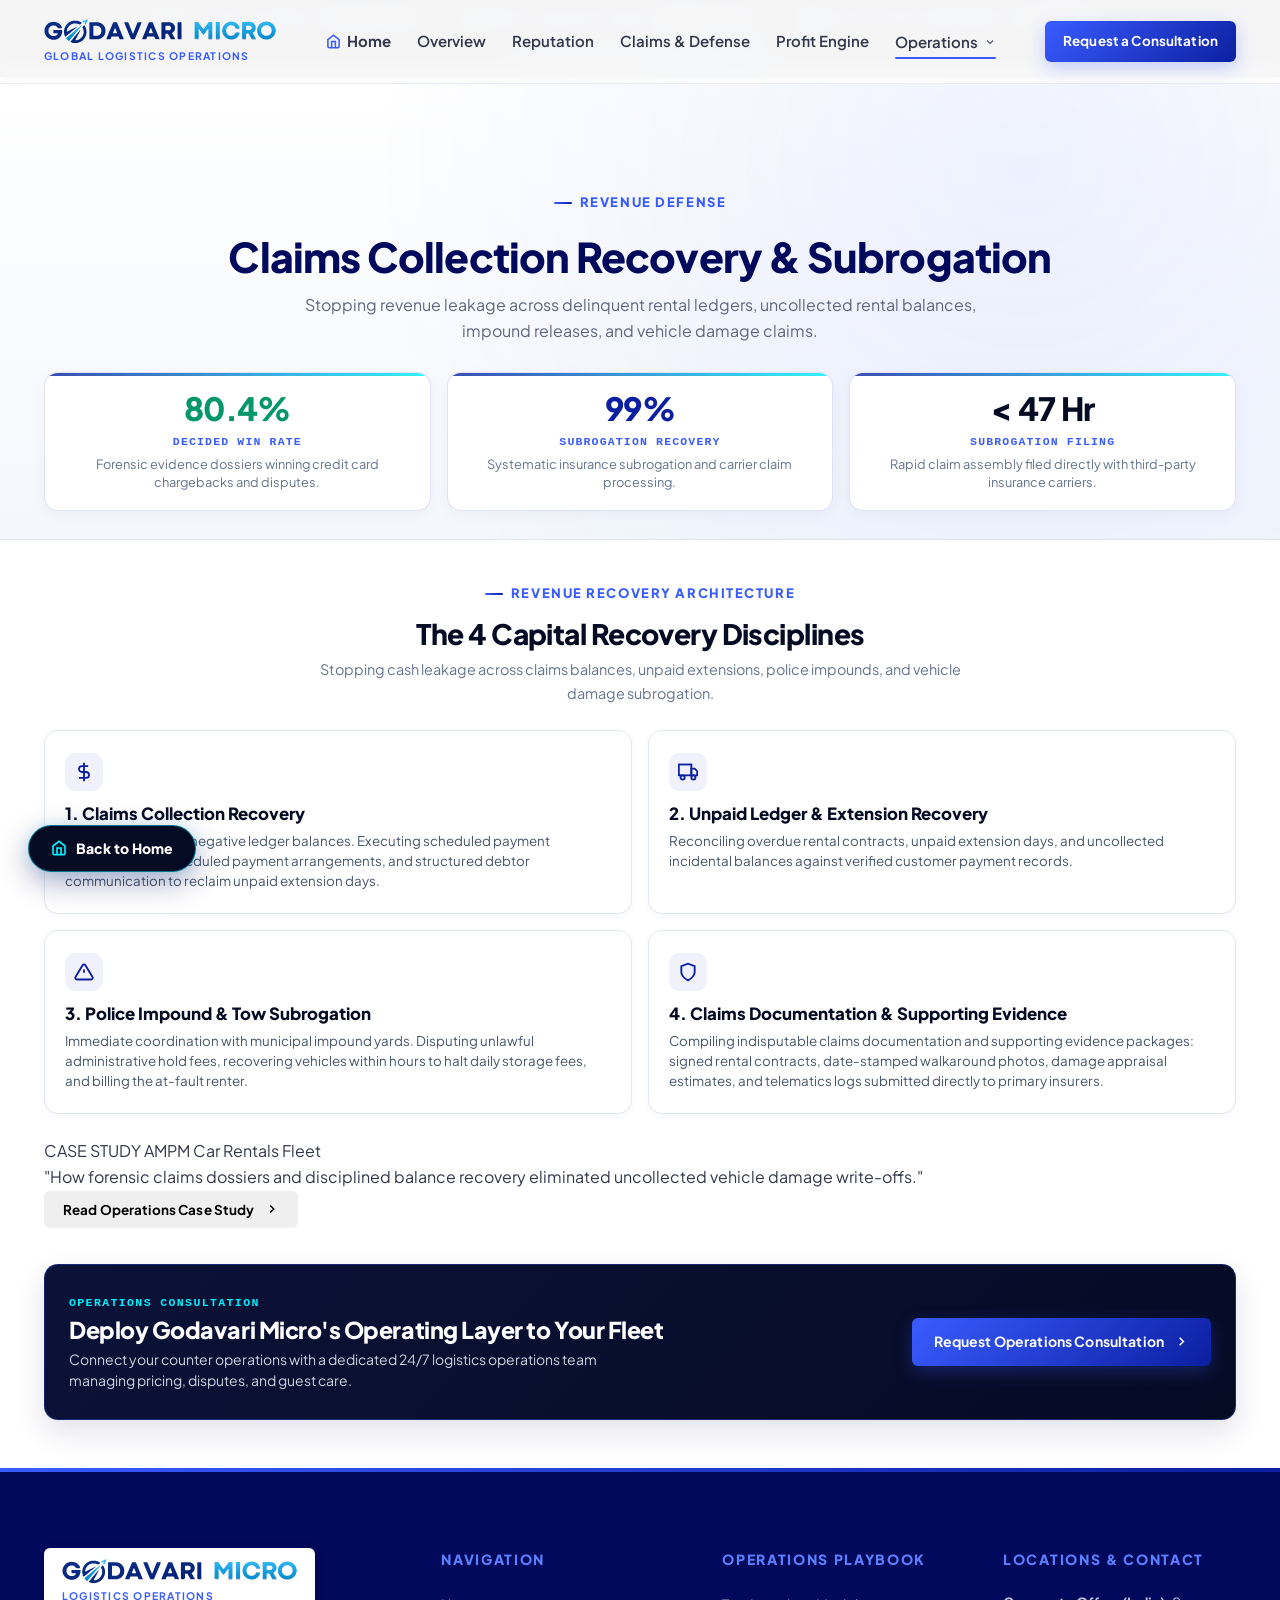
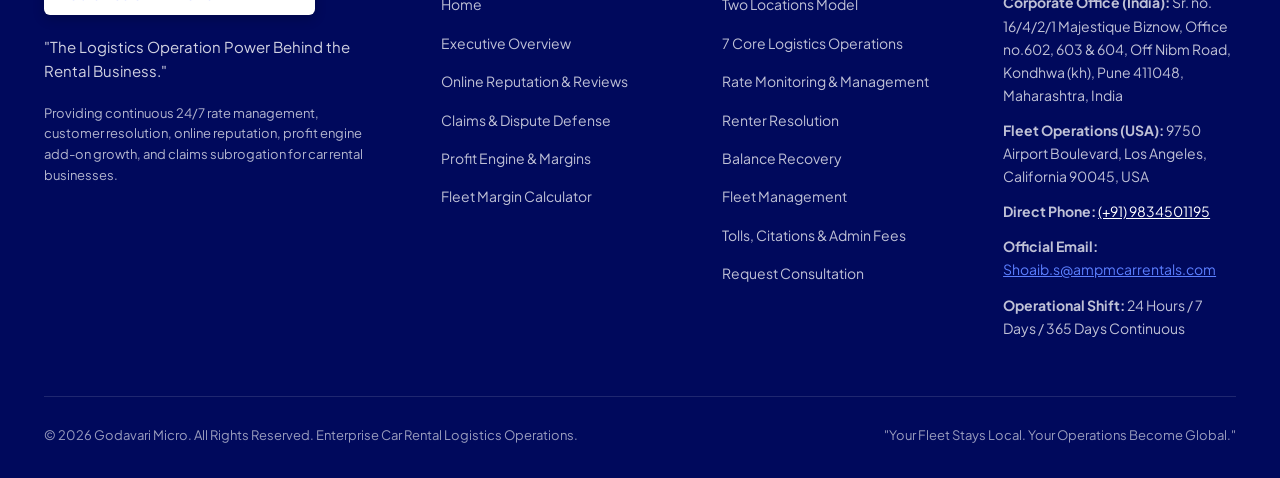
==== commit 0cced9ec: "Update references from 6 Core Logistics Operations to 7 Core Logistics Operations across all pages" ====
--- a/balance-recovery.html
+++ b/balance-recovery.html
@@ -106,7 +106,7 @@
                   <svg width="18" height="18" viewBox="0 0 24 24" fill="none" stroke="currentColor" stroke-width="2.2"><rect x="2" y="7" width="20" height="14" rx="2" ry="2"></rect><path d="M16 21V5a2 2 0 0 0-2-2h-4a2 2 0 0 0-2 2v16"></path></svg>
                 </div>
                 <div class="dropdown-item-text">
-                  <span class="dropdown-item-title">6 Core Logistics Operations</span>
+                  <span class="dropdown-item-title">7 Core Logistics Operations</span>
                   <span class="dropdown-item-desc">Dynamic rates, guest resolution &amp; fleet readiness</span>
                 </div>
               </a>
@@ -204,7 +204,7 @@
         <div style="margin-top:12px; padding-top:12px; border-top:1px solid #eef2f8;">
           <span style="font-size:0.75rem; font-weight:800; color:var(--color-highlight); text-transform:uppercase; letter-spacing:0.1em; display:block; margin-bottom:8px;">Core Logistics Operations</span>
           <a href="operations.html" class="drawer-link" style="padding-left:10px;">• Two Locations Model</a>
-          <a href="blueprints.html" class="drawer-link" style="padding-left:10px;">• 6 Core Logistics Operations</a>
+          <a href="blueprints.html" class="drawer-link" style="padding-left:10px;">• 7 Core Logistics Operations</a>
           <a href="rate-management.html" class="drawer-link" style="padding-left:10px;">• Rate Monitoring & Management</a>
           <a href="renter-resolution.html" class="drawer-link" style="padding-left:10px;">• Renter Resolution</a>
           <a href="balance-recovery.html" class="drawer-link active" style="padding-left:10px;">• Claims Collection Recovery</a>
@@ -405,7 +405,7 @@
           <div class="footer-title">Operations Playbook</div>
           <ul class="footer-links">
             <li><a href="operations.html" class="footer-link">Two Locations Model</a></li>
-            <li><a href="blueprints.html" class="footer-link">6 Core Logistics Operations</a></li>
+            <li><a href="blueprints.html" class="footer-link">7 Core Logistics Operations</a></li>
             <li><a href="rate-management.html" class="footer-link">Rate Monitoring & Management</a></li>
             <li><a href="renter-resolution.html" class="footer-link">Renter Resolution</a></li>
             <li><a href="balance-recovery.html" class="footer-link">Balance Recovery</a></li>
